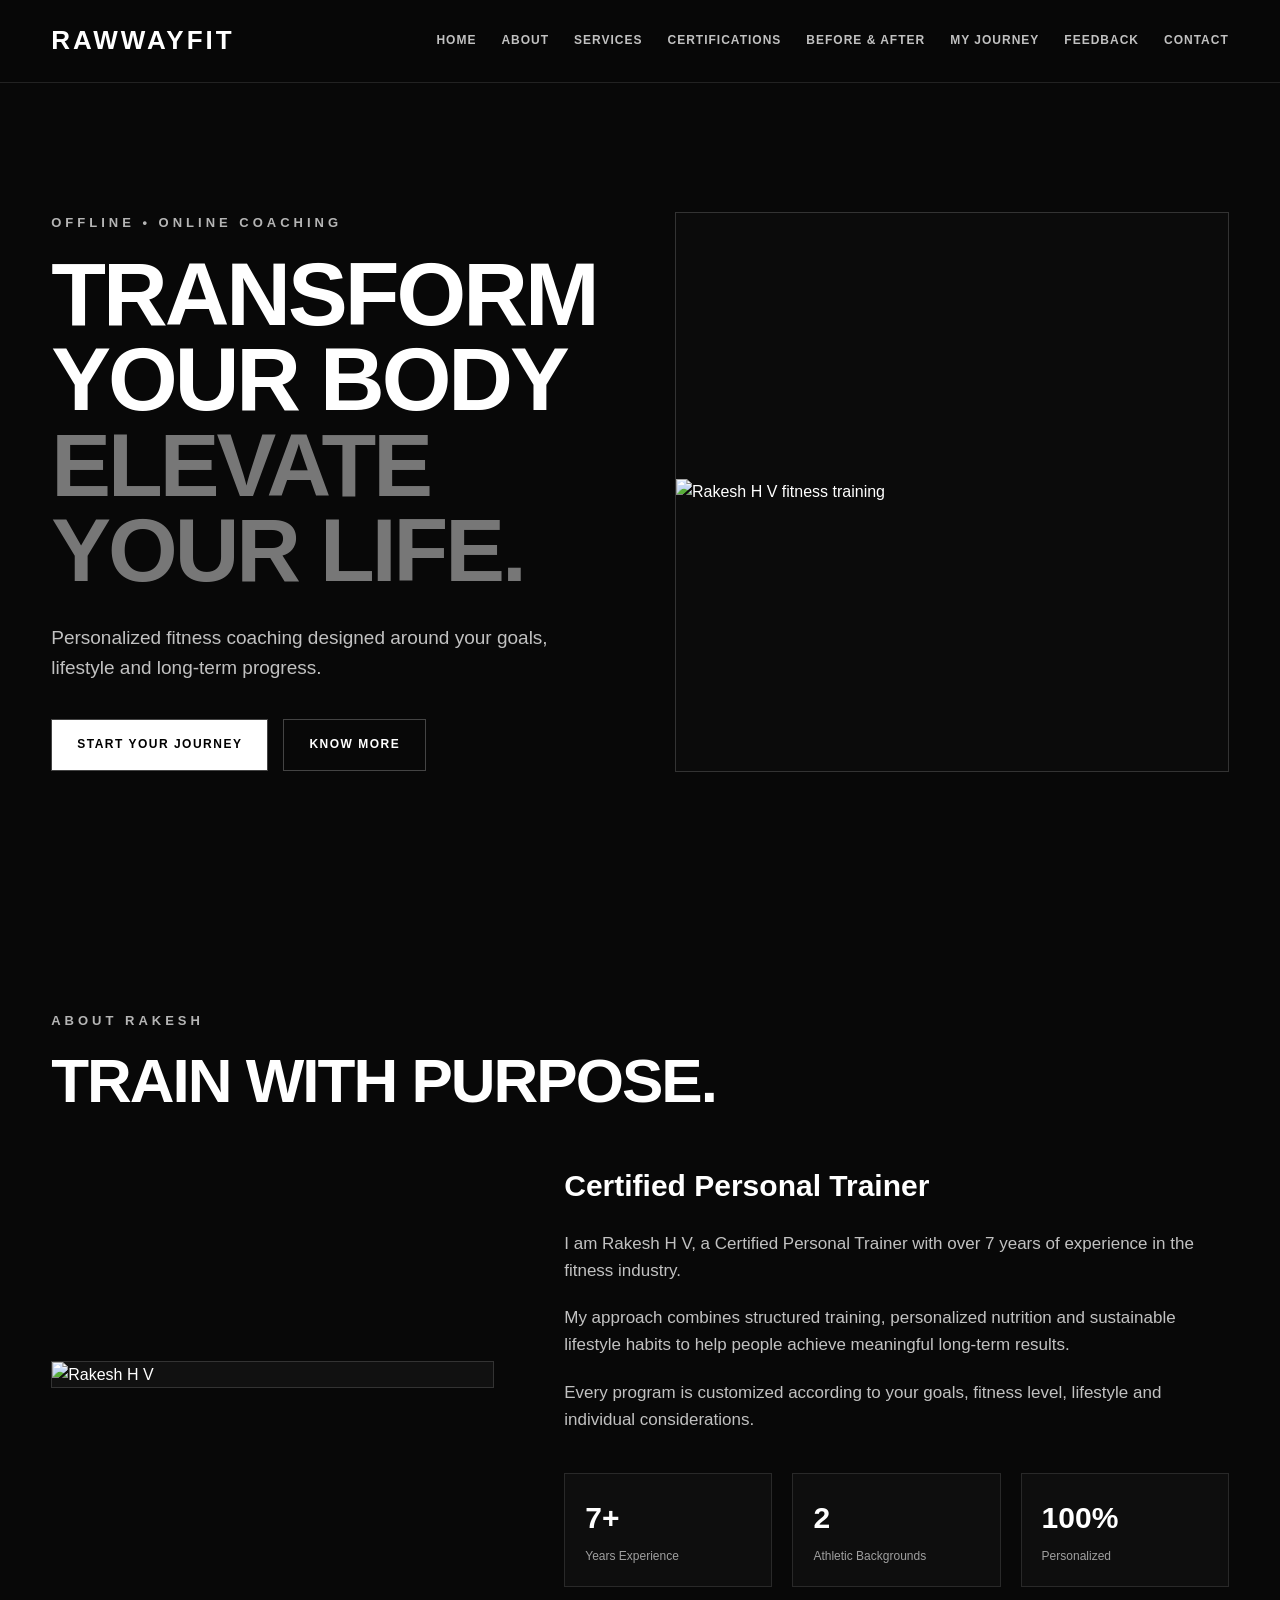
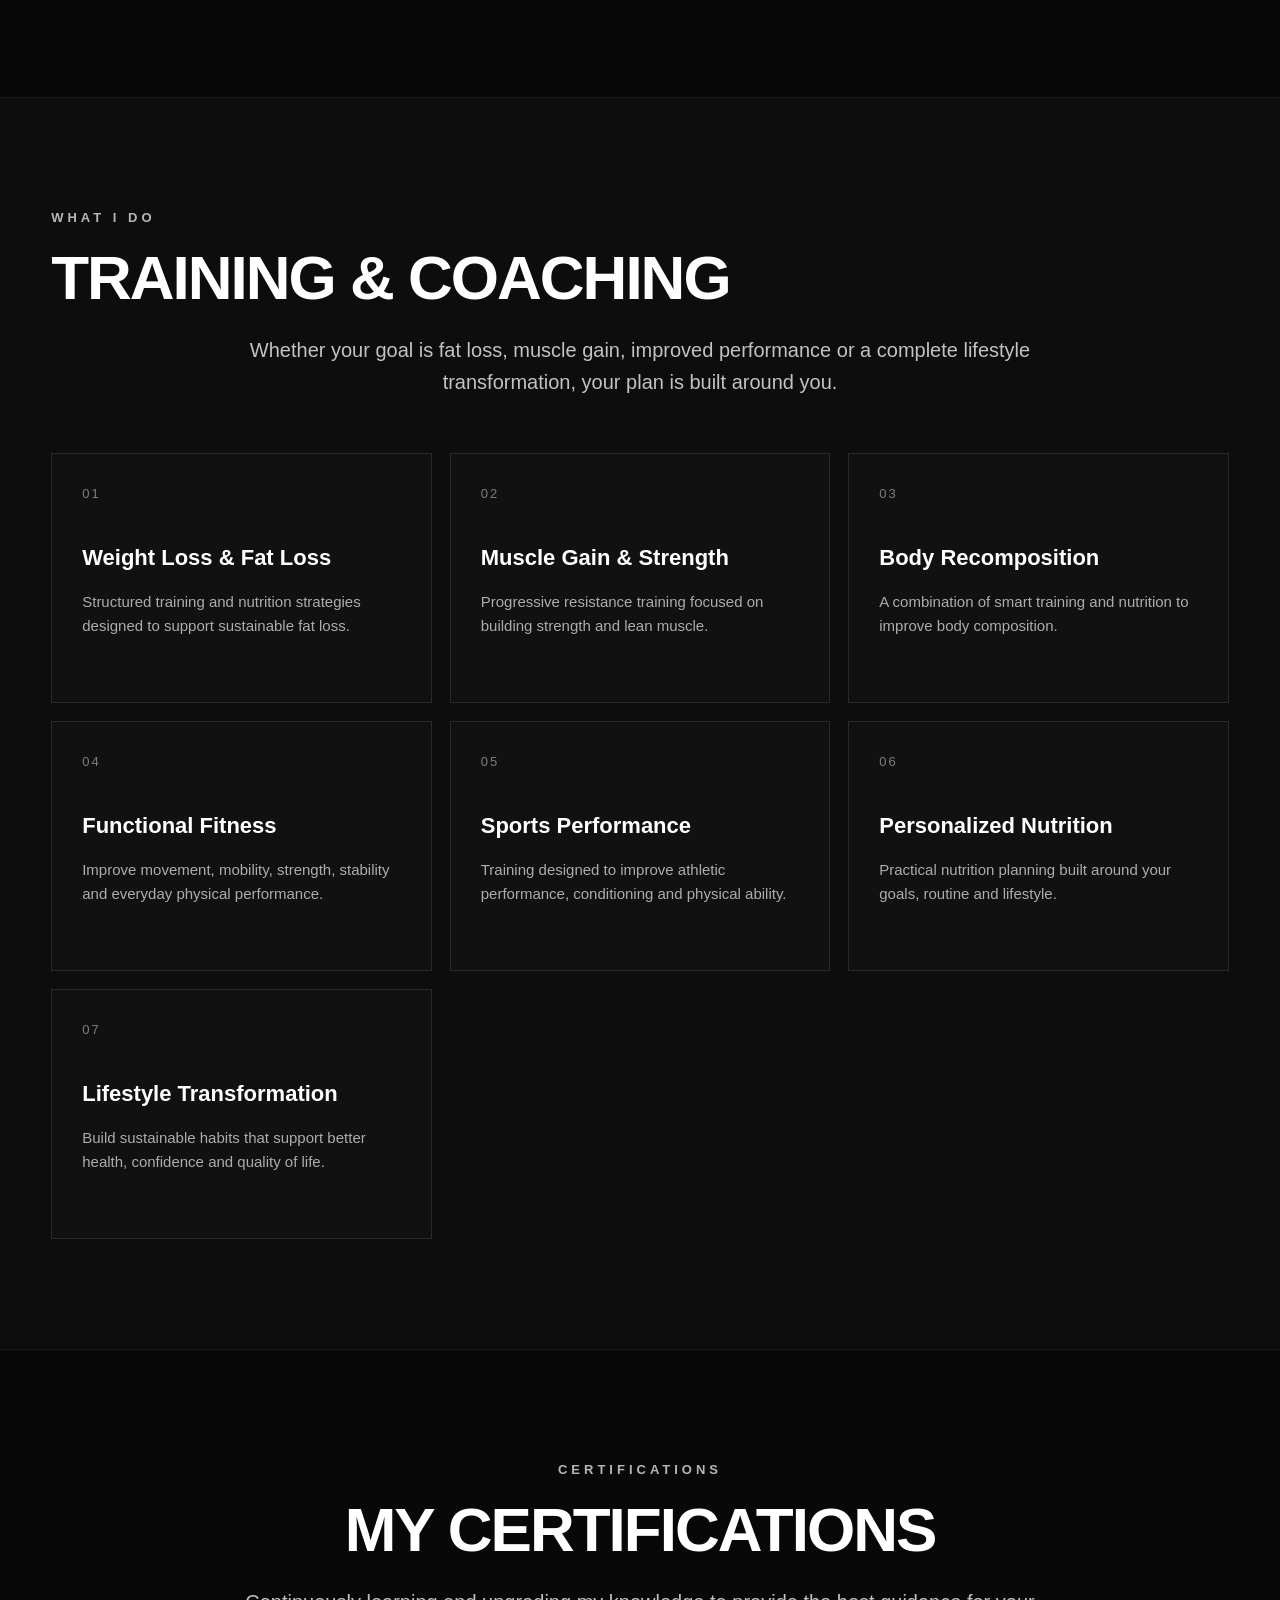
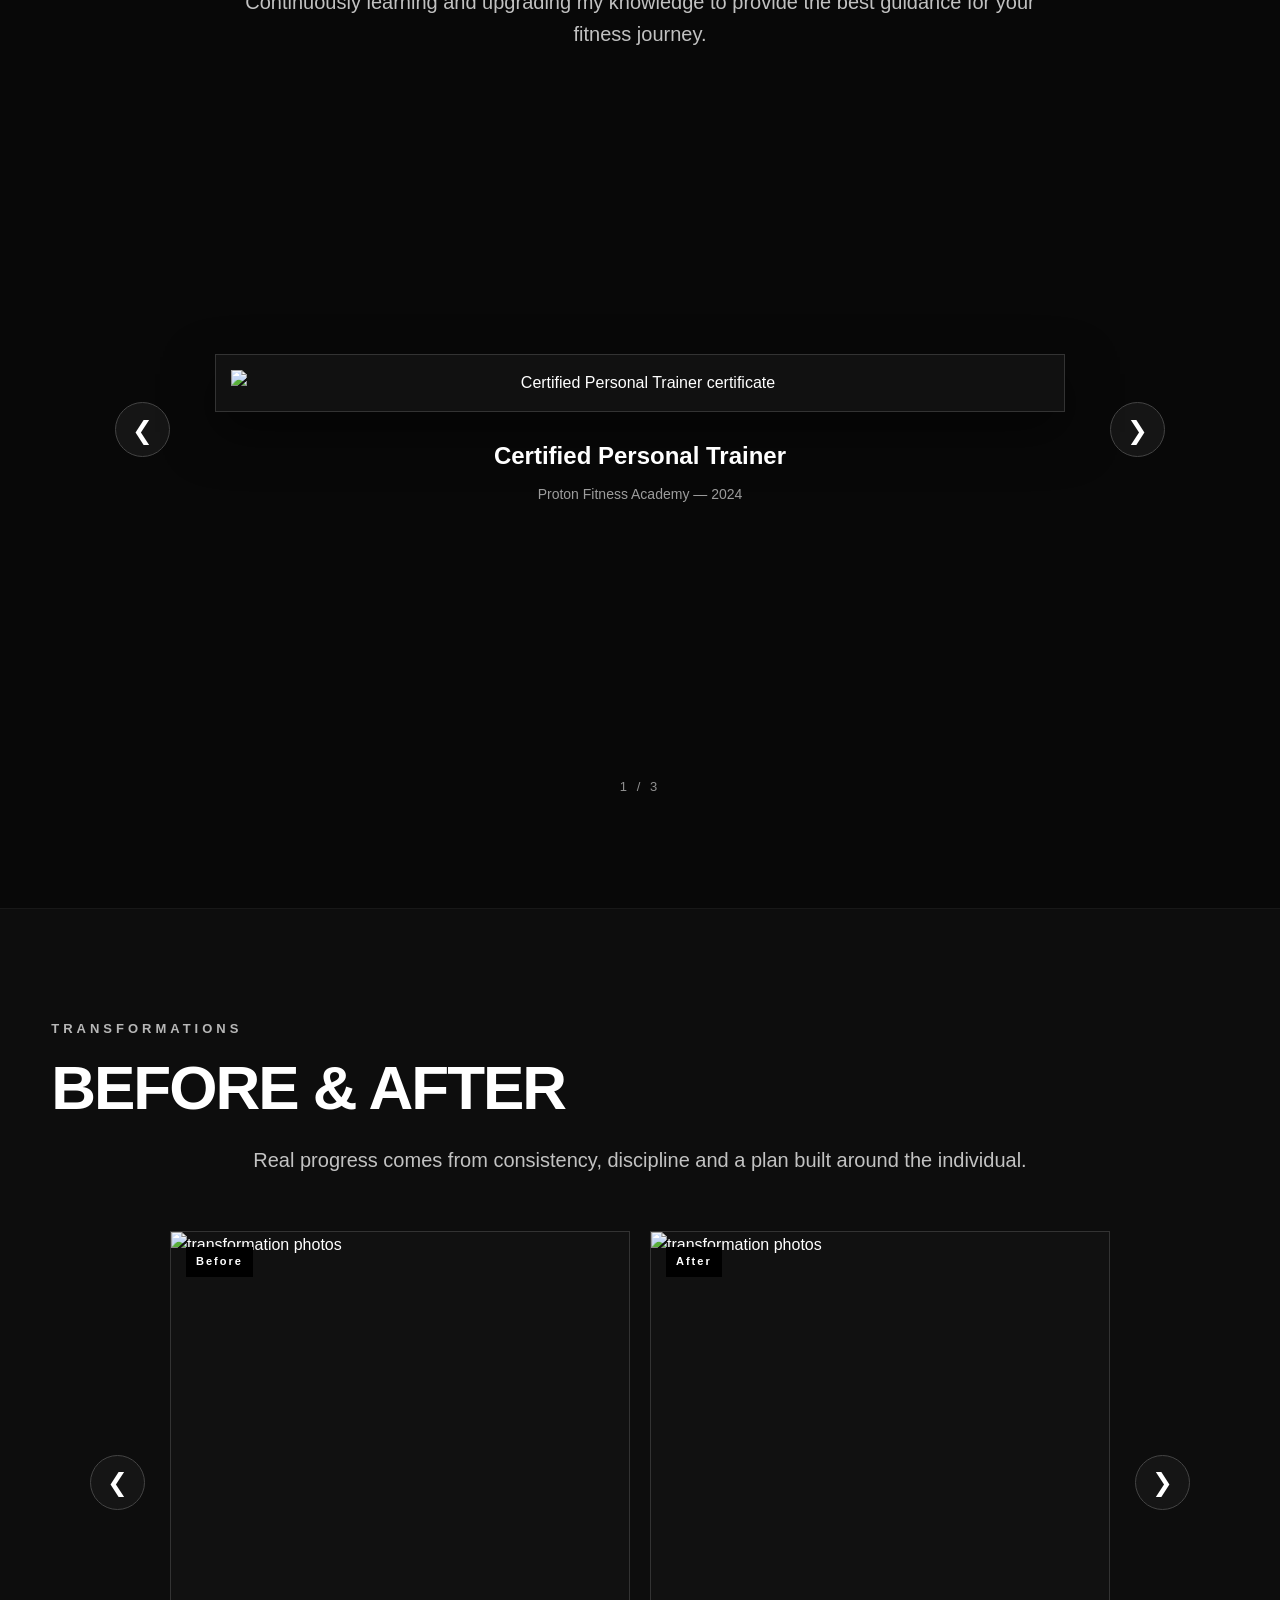
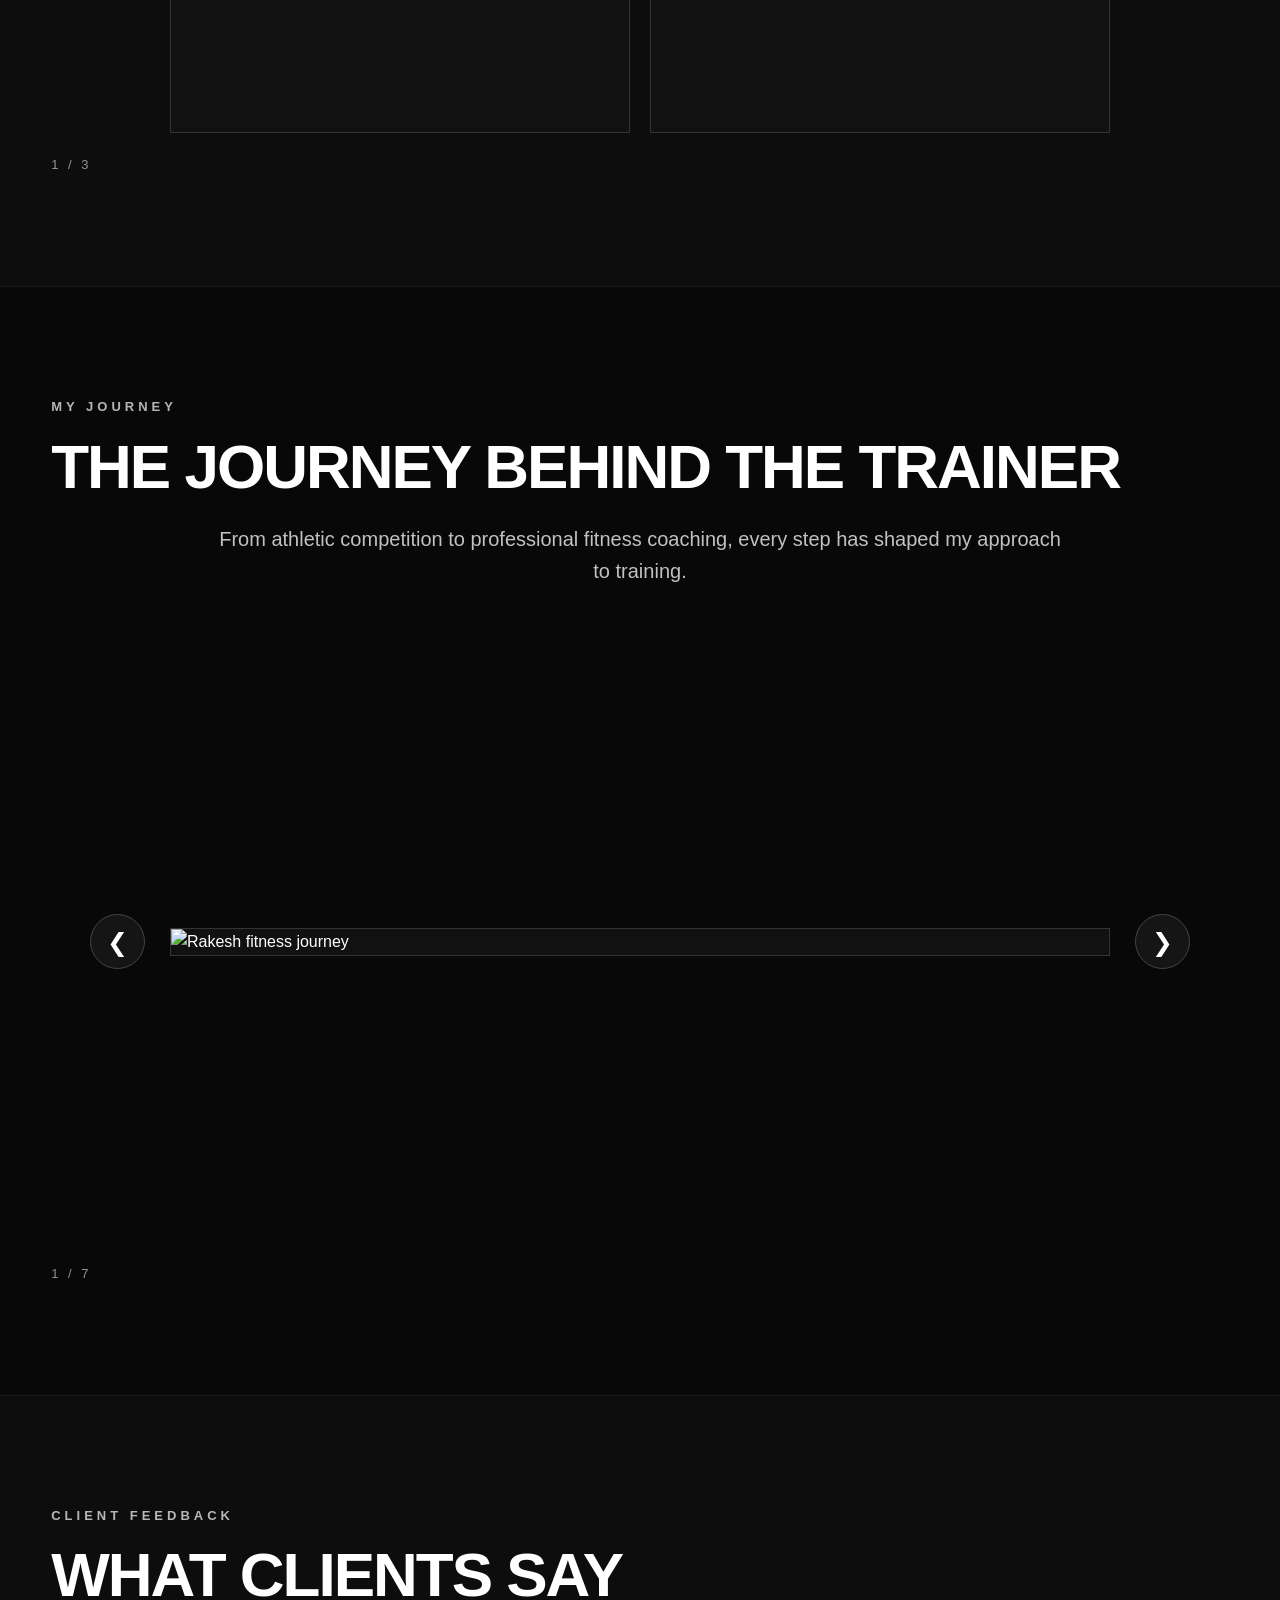
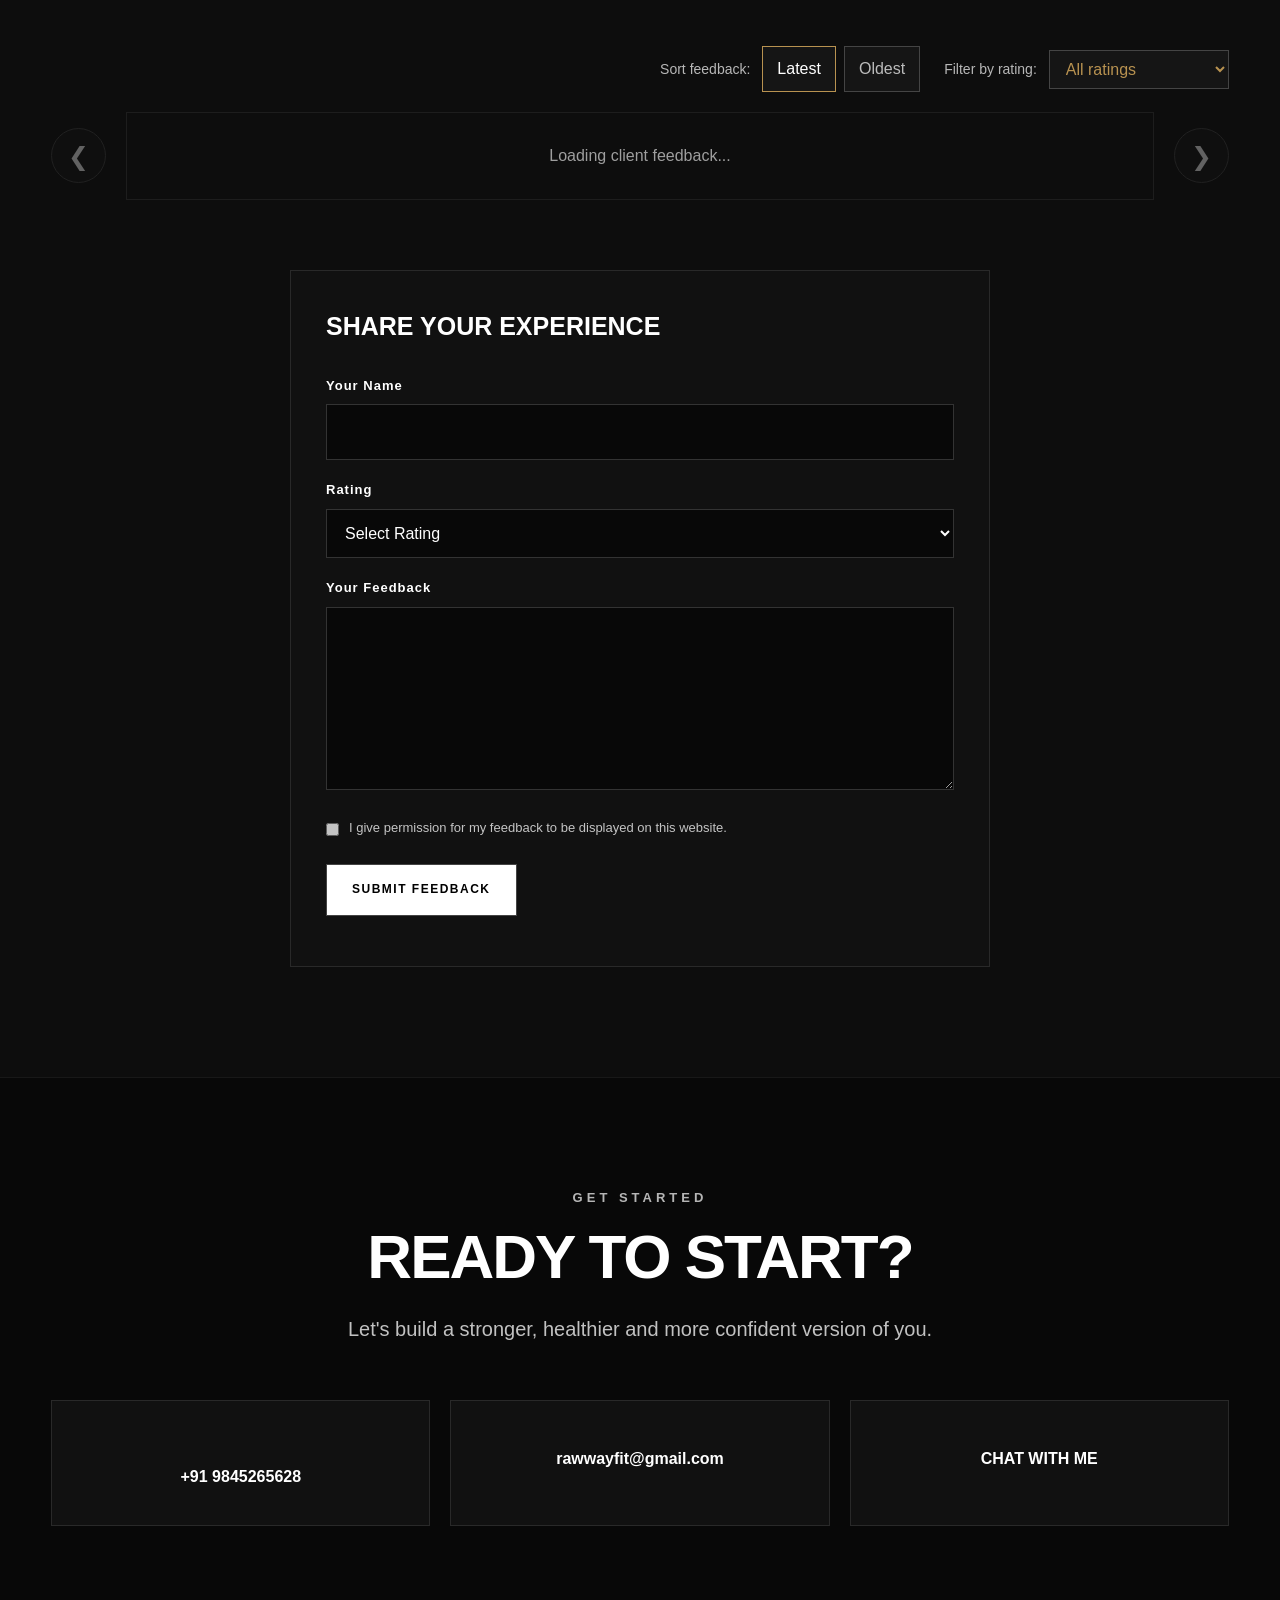
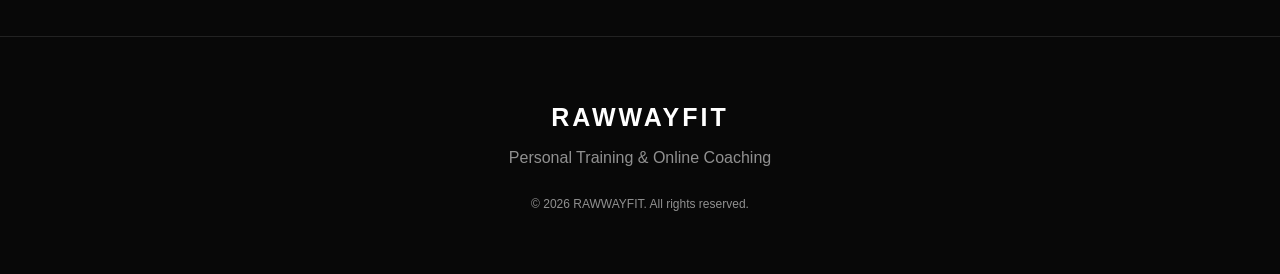
==== index.html @ afd9f91c "Add files via upload" ====
<!DOCTYPE html>
<html lang="en">

<head>

  <meta charset="UTF-8">

  <meta
    name="viewport"
    content="width=device-width, initial-scale=1.0"
  >

  <meta
    name="description"
    content="RAWWAYFIT - Personal Training and Online Coaching by Rakesh H V"
  >

  <title>
    RAWWAYFIT | Personal Training & Online Coaching
  </title>

  <link
    rel="stylesheet"
    href="style.css"
  >
  <link rel="icon" type="image/png" href="https://raw.githubusercontent.com/rawwayfit/RWF-Photos/refs/heads/main/logo/favicon01.png">
  <link rel="stylesheet" href="https://cdn-uicons.flaticon.com/3.0.0/uicons-brands/css/uicons-brands.css">
  <link rel="stylesheet" href="https://cdn-uicons.flaticon.com/3.0.0/uicons-regular-rounded/css/uicons-regular-rounded.css">
  <link rel="stylesheet" href="https://cdn-uicons.flaticon.com/4.0.0/uicons-solid-rounded/css/uicons-solid-rounded.css">
</head>


<body>


<!-- =====================================================
     NAVIGATION
===================================================== -->

<header class="header">

  <div class="container nav-container">

    <a
      href="#home"
      class="logo"
    >
      RAWWAYFIT
    </a>


    <!-- DESKTOP NAVIGATION -->

    <nav class="desktop-nav">

      <a href="#home">HOME</a>

      <a href="#about">ABOUT</a>

      <a href="#services">SERVICES</a>

      <a href="#certifications">
        CERTIFICATIONS
      </a>

      <a href="#before-after">
        BEFORE & AFTER
      </a>

      <a href="#journey">
        MY JOURNEY
      </a>

      <a href="#feedback">
        FEEDBACK
      </a>

      <a href="#contact">
        CONTACT
      </a>

    </nav>


    <!-- MOBILE MENU BUTTON -->

    <button
      class="menu-toggle"
      id="menuToggle"
      type="button"
      aria-label="Open navigation menu"
      aria-expanded="false"
    >

      <span></span>

      <span></span>

      <span></span>

    </button>

  </div>


  <!-- MOBILE NAVIGATION -->

  <nav
    class="mobile-menu"
    id="mobileMenu"
  >

    <a href="#home">
      HOME
    </a>

    <a href="#about">
      ABOUT
    </a>

    <a href="#services">
      SERVICES
    </a>

    <a href="#certifications">
      CERTIFICATIONS
    </a>

    <a href="#before-after">
      BEFORE & AFTER
    </a>

    <a href="#journey">
      MY JOURNEY
    </a>

    <a href="#feedback">
      FEEDBACK
    </a>

    <a href="#contact">
      CONTACT
    </a>

  </nav>

</header>



<!-- =====================================================
     HOME
===================================================== -->

<main>

<section
  id="home"
  class="hero"
>

  <div class="container hero-grid">


    <div class="hero-content">

      <p class="eyebrow">
        OFFLINE • ONLINE COACHING
      </p>


      <h1>

        TRANSFORM YOUR BODY

        <span>
          ELEVATE YOUR LIFE.
        </span>

      </h1>


      <p class="hero-text">

        Personalized fitness coaching designed
        around your goals, lifestyle and
        long-term progress.

      </p>


      <div class="hero-buttons">

        <a
          href="#contact"
          class="button primary-button"
        >
          START YOUR JOURNEY
        </a>


        <a
          href="#about"
          class="button secondary-button"
        >
          KNOW MORE
        </a>

      </div>

    </div>


    <div class="hero-image">

      <img
        src="https://raw.githubusercontent.com/rawwayfit/RWF-Photos/refs/heads/main/images/home_01.png"
        alt="Rakesh H V fitness training"
      >

    </div>

  </div>

</section>



<!-- =====================================================
     ABOUT
===================================================== -->

<section
  id="about"
  class="section"
>

  <div class="container">

    <p class="eyebrow">
      ABOUT RAKESH
    </p>


    <h2>
      TRAIN WITH PURPOSE.
    </h2>


    <div class="about-grid">


      <div class="about-image">

        <img
          src="https://raw.githubusercontent.com/rawwayfit/RWF-Photos/refs/heads/main/images/about.jpg"
          alt="Rakesh H V"
        >

      </div>


      <div class="about-content">

        <h3>
          Certified Personal Trainer
        </h3>


        <p>

          I am Rakesh H V, a Certified Personal
          Trainer with over 7 years of experience
          in the fitness industry.

        </p>


        <p>

          My approach combines structured training,
          personalized nutrition and sustainable
          lifestyle habits to help people achieve
          meaningful long-term results.

        </p>


        <p>

          Every program is customized according
          to your goals, fitness level, lifestyle
          and individual considerations.

        </p>


        <div class="about-stats">

          <div>

            <strong>
              7+
            </strong>

            <span>
              Years Experience
            </span>

          </div>


          <div>

            <strong>
              2
            </strong>

            <span>
              Athletic Backgrounds
            </span>

          </div>


          <div>

            <strong>
              100%
            </strong>

            <span>
              Personalized
            </span>

          </div>

        </div>

      </div>

    </div>

  </div>

</section>



<!-- =====================================================
     SERVICES
===================================================== -->

<section
  id="services"
  class="section dark-section"
>

  <div class="container">

    <p class="eyebrow">
      WHAT I DO
    </p>


    <h2>
      TRAINING & COACHING
    </h2>


    <p class="lead">

      Whether your goal is fat loss, muscle gain,
      improved performance or a complete lifestyle
      transformation, your plan is built around you.

    </p>


    <div class="services-grid">


      <article class="service-card">

        <span class="service-number">
          01
        </span>

        <h3>
          Weight Loss & Fat Loss
        </h3>

        <p>

          Structured training and nutrition strategies
          designed to support sustainable fat loss.

        </p>

      </article>


      <article class="service-card">

        <span class="service-number">
          02
        </span>

        <h3>
          Muscle Gain & Strength
        </h3>

        <p>

          Progressive resistance training focused
          on building strength and lean muscle.

        </p>

      </article>


      <article class="service-card">

        <span class="service-number">
          03
        </span>

        <h3>
          Body Recomposition
        </h3>

        <p>

          A combination of smart training and nutrition
          to improve body composition.

        </p>

      </article>


      <article class="service-card">

        <span class="service-number">
          04
        </span>

        <h3>
          Functional Fitness
        </h3>

        <p>

          Improve movement, mobility, strength,
          stability and everyday physical performance.

        </p>

      </article>


      <article class="service-card">

        <span class="service-number">
          05
        </span>

        <h3>
          Sports Performance
        </h3>

        <p>

          Training designed to improve athletic
          performance, conditioning and physical ability.

        </p>

      </article>


      <article class="service-card">

        <span class="service-number">
          06
        </span>

        <h3>
          Personalized Nutrition
        </h3>

        <p>

          Practical nutrition planning built around
          your goals, routine and lifestyle.

        </p>

      </article>


      <article class="service-card">

        <span class="service-number">
          07
        </span>

        <h3>
          Lifestyle Transformation
        </h3>

        <p>

          Build sustainable habits that support
          better health, confidence and quality of life.

        </p>

      </article>


    </div>

  </div>

</section>



<!-- =====================================================
     CERTIFICATIONS CAROUSEL
===================================================== -->

<section
  id="certifications"
  class="section certifications-section"
>

  <div class="container">

    <p class="eyebrow">
      CERTIFICATIONS
    </p>


    <h2>
      MY CERTIFICATIONS
    </h2>


    <p class="lead">

      Continuously learning and upgrading my knowledge
      to provide the best guidance for your fitness journey.

    </p>


    <div class="certificate-carousel">


      <!-- PREVIOUS -->

      <button
        type="button"
        class="carousel-button"
        id="certificatePrevious"
        aria-label="Previous certificate"
      >
        &#10094;
      </button>


      <!-- SLIDES -->

      <div class="certificate-slides">


        <!-- CERTIFICATE 1 -->

        <div class="certificate-slide active">

          <div class="certificate-image">

            <img
              src="https://raw.githubusercontent.com/rawwayfit/RWF-Photos/refs/heads/main/certificates/personal-trainer-certificate.png"
              alt="Certified Personal Trainer certificate"
            >

          </div>


          <h3>
            Certified Personal Trainer
          </h3>


          <p>
            Proton Fitness Academy — 2024
          </p>

        </div>


        <!-- CERTIFICATE 2 -->

        <div class="certificate-slide">

          <div class="certificate-image">

            <img
              src="https://raw.githubusercontent.com/rawwayfit/RWF-Photos/refs/heads/main/certificates/nutrition-certificate.png"
              
              alt="Certified Nutrition Coach certificate"
            >

          </div>


          <h3>
            Certified Nutrition Coach
          </h3>


          <p>
            Proton Fitness Academy — ACE Approved, 2024
          </p>

        </div>


        <!-- CERTIFICATE 3 -->

        <div class="certificate-slide">

          <div class="certificate-image">

            <img
              src="https://raw.githubusercontent.com/rawwayfit/RWF-Photos/refs/heads/main/certificates/cpr-aed-certificate.png"
              
              alt="CPR AED certificate"
            >

          </div>


          <h3>
            CPR / AED Certified
          </h3>


          <p>
            Adult, Child, Infant & Choking —
            Valid until June 2026
          </p>

        </div>


      </div>


      <!-- NEXT -->

      <button
        type="button"
        class="carousel-button"
        id="certificateNext"
        aria-label="Next certificate"
      >
        &#10095;
      </button>

    </div>


    <div
      class="carousel-counter"
      id="certificateCounter"
    >
      1 / 3
    </div>

  </div>

</section>



<!-- =====================================================
     BEFORE & AFTER
===================================================== -->

<section
  id="before-after"
  class="section dark-section"
>

  <div class="container">

    <p class="eyebrow">
      TRANSFORMATIONS
    </p>


    <h2>
      BEFORE & AFTER
    </h2>


    <p class="lead">

      Real progress comes from consistency,
      discipline and a plan built around the individual.

    </p>


    <div class="ba-carousel">


      <button
        type="button"
        class="carousel-button"
        id="baPrevious"
        aria-label="Previous transformation"
      >
        &#10094;
      </button>


      <div class="ba-slides">


        <!-- TRANSFORMATION 1 -->

        <div class="ba-slide active">

          <div class="ba-images">

            <div>

              <span>
                Before
              </span>

              <img
                src="https://raw.githubusercontent.com/rawwayfit/RWF-Photos/refs/heads/main/images/rakesh-before-1.jpeg"
                alt="transformation photos"
              >

            </div>


            <div>

              <span>
                After
              </span>

              <img
                src="https://raw.githubusercontent.com/rawwayfit/RWF-Photos/refs/heads/main/images/rakesh-after-1.jpeg"
                
                alt="transformation photos"
              >

            </div>

          </div>

        </div>


        <!-- TRANSFORMATION 2 -->

        <div class="ba-slide">

          <div class="ba-images">

            <div>

              <span>
                Before
              </span>

              <img
                src="https://raw.githubusercontent.com/rawwayfit/RWF-Photos/refs/heads/main/images/rakesh-before-2.jpeg"
                
                alt="transformation photos"
              >

            </div>


            <div>

              <span>
                After
              </span>

              <img
                src="https://raw.githubusercontent.com/rawwayfit/RWF-Photos/refs/heads/main/images/rakesh-after-2.jpeg"
                
                alt="transformation photos"
              >

            </div>

          </div>

        </div>


        <!-- TRANSFORMATION 3 -->

        <div class="ba-slide">

          <div class="ba-images">

            <div>

              <span>
                Before
              </span>

              <img
                src="https://raw.githubusercontent.com/rawwayfit/RWF-Photos/refs/heads/main/images/rakesh-before-3.jpeg"
                
                alt="transformation photos"
              >

            </div>


            <div>

              <span>
                After
              </span>

              <img
                src="https://raw.githubusercontent.com/rawwayfit/RWF-Photos/refs/heads/main/images/rakesh-after-3.jpg"
                
                alt="transformation photos"
              >

            </div>

          </div>

        </div>


      </div>


      <button
        type="button"
        class="carousel-button"
        id="baNext"
        aria-label="Next transformation"
      >
        &#10095;
      </button>

    </div>


    <div
      class="carousel-counter"
      id="baCounter"
    >
      1 / 3
    </div>

  </div>

</section>



<!-- =====================================================
     MY JOURNEY
===================================================== -->

<section
  id="journey"
  class="section"
>

  <div class="container">

    <p class="eyebrow">
      MY JOURNEY
    </p>


    <h2>
      THE JOURNEY BEHIND THE TRAINER
    </h2>


    <p class="lead">

      From athletic competition to professional
      fitness coaching, every step has shaped
      my approach to training.

    </p>


    <div class="journey-carousel">


      <button
        type="button"
        class="carousel-button"
        id="journeyPrevious"
        aria-label="Previous journey photo"
      >
        &#10094;
      </button>


      <div class="journey-slides">


        <div class="journey-slide active">

          <img
            src="https://raw.githubusercontent.com/rawwayfit/RWF-Photos/refs/heads/main/images/rakesh-before-1.jpeg"
            alt="Rakesh fitness journey"
          >

        </div>


        <div class="journey-slide">

          <img
            src="https://raw.githubusercontent.com/rawwayfit/RWF-Photos/refs/heads/main/images/rakesh-after-1.jpeg"
            
            alt="Rakesh fitness journey"
          >

        </div>


        <div class="journey-slide">

          <img
            src="https://raw.githubusercontent.com/rawwayfit/RWF-Photos/refs/heads/main/images/rakesh-before-2.jpeg"
           
            alt="Rakesh fitness journey"
          >

        </div>


        <div class="journey-slide">

          <img
            src="https://raw.githubusercontent.com/rawwayfit/RWF-Photos/refs/heads/main/images/rakesh-after-2.jpeg"
            
            alt="Rakesh fitness journey"
          >

        </div>


        <div class="journey-slide">

          <img
            src="https://raw.githubusercontent.com/rawwayfit/RWF-Photos/refs/heads/main/images/rakesh-before-3.jpeg"
            
            alt="Rakesh fitness journey"
          >

        </div>


        <div class="journey-slide">

          <img
            src="https://raw.githubusercontent.com/rawwayfit/RWF-Photos/refs/heads/main/images/rakesh-after-3.jpg"
            
            alt="Rakesh fitness journey"
          >

        </div>


        <div class="journey-slide">

          <img
            src="https://raw.githubusercontent.com/rawwayfit/RWF-Photos/refs/heads/main/images/rakesh-before-4.jpeg"
            
            alt="Rakesh fitness journey"
          >

        </div>


      </div>


      <button
        type="button"
        class="carousel-button"
        id="journeyNext"
        aria-label="Next journey photo"
      >
        &#10095;
      </button>

    </div>


    <div
      class="carousel-counter"
      id="journeyCounter"
    >
      1 / 8
    </div>

  </div>

</section>



<!-- =====================================================
     FEEDBACK
===================================================== -->

<section
  id="feedback"
  class="section dark-section"
>

  <div class="container">

    <p class="eyebrow">
      CLIENT FEEDBACK
    </p>


    <h2>
      WHAT CLIENTS SAY
    </h2>


    <!-- PUBLISHED FEEDBACK -->

    <div class="feedback-controls">
      <div class="feedback-control-group">
        <span>Sort feedback:</span>

        <div class="feedback-sort-buttons" role="group" aria-label="Sort feedback">
          <button
            type="button"
            class="feedback-sort-button active"
            data-sort="latest"
            aria-pressed="true"
          >
            Latest
          </button>
          <button
            type="button"
            class="feedback-sort-button"
            data-sort="oldest"
            aria-pressed="false"
          >
            Oldest
          </button>
        </div>
      </div>

      <div class="feedback-control-group">
        <label for="feedbackRatingFilter">Filter by rating:</label>

        <select
          id="feedbackRatingFilter"
          class="feedback-rating-select"
          aria-label="Filter feedback by rating"
        >
          <option value="all">All ratings</option>
          <option value="5">★★★★★ (5 stars)</option>
          <option value="4">★★★★ (4 stars)</option>
          <option value="3">★★★ (3 stars)</option>
          <option value="2">★★ (2 stars)</option>
          <option value="1">★ (1 star)</option>
        </select>
      </div>
    </div>

    <div
      class="feedback-carousel"
      role="region"
      aria-label="Client feedback carousel"
    >
      <button
        type="button"
        class="carousel-button"
        id="feedbackPrevious"
        aria-label="Previous client feedback"
        disabled
      >
        &#10094;
      </button>

      <div class="feedback-viewport" id="publishedFeedback">
        <div class="feedback-track" id="feedbackTrack" aria-live="polite">
          <div class="empty-feedback">
            Loading client feedback...
          </div>
        </div>
      </div>

      <button
        type="button"
        class="carousel-button"
        id="feedbackNext"
        aria-label="Next client feedback"
        disabled
      >
        &#10095;
      </button>
    </div>

    <div class="carousel-counter" id="feedbackCounter" aria-live="polite"></div>


    <!-- FEEDBACK FORM -->

    <div class="feedback-form-wrapper">

      <h3>
        SHARE YOUR EXPERIENCE
      </h3>


      <form
        id="feedbackForm"
      >


        <div class="form-group">

          <label for="clientName">
            Your Name
          </label>

          <input
            type="text"
            id="clientName"
            maxlength="100"
            required
          >

        </div>


        <div class="form-group">

          <label for="rating">
            Rating
          </label>

          <select
            id="rating"
            required
          >

            <option value="">
              Select Rating
            </option>

            <option value="5">
              ★★★★★
            </option>

            <option value="4">
              ★★★★☆
            </option>

            <option value="3">
              ★★★☆☆
            </option>

            <option value="2">
              ★★☆☆☆
            </option>

            <option value="1">
              ★☆☆☆☆
            </option>

          </select>

        </div>


        <div class="form-group">

          <label for="feedbackText">
            Your Feedback
          </label>

          <textarea
            id="feedbackText"
            maxlength="2000"
            rows="6"
            required
          ></textarea>

        </div>


        <label class="permission-label">

          <input
            type="checkbox"
            id="permission"
          >

          <span>
            I give permission for my feedback
            to be displayed on this website.
          </span>

        </label>


        <button
          type="submit"
          class="button primary-button"
        >
          SUBMIT FEEDBACK
        </button>


        <p
          id="formMessage"
          class="form-message"
        ></p>


      </form>

    </div>

  </div>

</section>



<!-- =====================================================
     CONTACT
===================================================== -->

<section
  id="contact"
  class="section contact-section"
>

  <div class="container">

    <p class="eyebrow">
      GET STARTED
    </p>


    <h2>
      READY TO START?
    </h2>


    <p class="lead">

      Let's build a stronger, healthier and
      more confident version of you.

    </p>


    <div class="contact-grid">


      <a
        href="tel:9845265628"
        class="contact-card"
      >

        <span>
         <i class="fi fi-sr-phone-call phone-icon"></i>

        </span>

        <strong>
          +91 9845265628
        </strong>

      </a>


      <a
        href="mailto:rawwayfit@gmail.com"
        class="contact-card"
      >

        <span>
          <i class="fi fi-rr-envelope"></i>
        </span>

        <strong>
          rawwayfit@gmail.com
        </strong>

      </a>


      <a
        href="https://wa.me/919845265628"
        target="_blank"
        rel="noopener"
        class="contact-card"
      >

        <span>
         <i class="fi fi-brands-whatsapp"></i>
        </span>

        <strong>
          CHAT WITH ME
        </strong>

      </a>


    </div>

  </div>

</section>

</main>



<!-- =====================================================
     FOOTER
===================================================== -->

<footer class="footer">

  <div class="container">

    <h3>
      RAWWAYFIT
    </h3>


    <p>
      Personal Training & Online Coaching
    </p>


    <p class="copyright">

      © 2026 RAWWAYFIT.
      All rights reserved.

    </p>

  </div>

</footer>



<!-- =====================================================
     SUPABASE
===================================================== -->

<script src="https://cdn.jsdelivr.net/npm/@supabase/supabase-js@2"></script>

<script>
  window.RAWWAYFIT_SUPABASE_URL =
    "https://wwsiwomvwfqrjufgyfgp.supabase.co";

  window.RAWWAYFIT_SUPABASE_PUBLISHABLE_KEY =
    "sb_publishable_PtbeXnnu2kf5f1yTf9FKrw_hdXzNAR_";
</script>

<script src="script.js"></script>


</body>

</html>
---- style.css ----
/* =====================================================
   RESET
===================================================== */

* {
  margin: 0;
  padding: 0;
  box-sizing: border-box;
}


html {
  scroll-behavior: smooth;
}


body {
  font-family:
    Arial,
    Helvetica,
    sans-serif;

  background: #080808;

  color: #ffffff;

  line-height: 1.6;

  overflow-x: hidden;
}


img {
  max-width: 100%;

  display: block;
}


a {
  color: inherit;

  text-decoration: none;
}


button,
input,
textarea,
select {
  font: inherit;
}


/* =====================================================
   CONTAINER
===================================================== */

.container {
  width: min(1180px, 92%);

  margin: 0 auto;
}


/* =====================================================
   HEADER
===================================================== */

.header {
  position: sticky;

  top: 0;

  z-index: 1000;

  background: rgba(8, 8, 8, .96);

  border-bottom: 1px solid #222;

  backdrop-filter: blur(12px);
}


.nav-container {
  min-height: 82px;

  display: flex;

  align-items: center;

  justify-content: space-between;

  gap: 30px;
}


.logo {
  font-size: 26px;

  font-weight: 900;

  letter-spacing: 3px;

  white-space: nowrap;
}


/* =====================================================
   DESKTOP NAV
===================================================== */

.desktop-nav {
  display: flex;

  align-items: center;

  gap: 25px;
}


.desktop-nav a {
  font-size: 12px;

  font-weight: 700;

  letter-spacing: 1px;

  opacity: .75;

  transition: opacity .25s ease;
}


.desktop-nav a:hover {
  opacity: 1;
}


/* =====================================================
   MOBILE MENU BUTTON
===================================================== */

.menu-toggle {
  display: none;

  width: 45px;

  height: 45px;

  border: 1px solid #333;

  background: #111;

  cursor: pointer;

  align-items: center;

  justify-content: center;

  flex-direction: column;

  gap: 5px;
}


.menu-toggle span {
  display: block;

  width: 21px;

  height: 2px;

  background: #ffffff;

  transition:
    transform .25s ease,
    opacity .25s ease;
}


.menu-toggle.active span:nth-child(1) {
  transform: translateY(7px) rotate(45deg);
}


.menu-toggle.active span:nth-child(2) {
  opacity: 0;
}


.menu-toggle.active span:nth-child(3) {
  transform: translateY(-7px) rotate(-45deg);
}


/* =====================================================
   MOBILE NAV
===================================================== */

.mobile-menu {
  display: none;

  flex-direction: column;

  background: #0b0b0b;

  border-top: 1px solid #222;

  padding: 10px 20px 20px;
}


.mobile-menu a {
  padding: 14px 5px;

  border-bottom: 1px solid #222;

  font-size: 13px;

  font-weight: 700;

  letter-spacing: 1px;
}


.mobile-menu.open {
  display: flex;
}


/* =====================================================
   HERO
===================================================== */

.hero {
  min-height: calc(100vh - 82px);

  display: flex;

  align-items: center;

  padding: 80px 0;
}


.hero-grid {
  display: grid;

  grid-template-columns:
    1fr
    1fr;

  gap: 70px;

  align-items: center;
}


.eyebrow {
  margin: 0 0 18px;

  font-size: 13px;

  font-weight: 800;

  letter-spacing: 4px;

  opacity: .7;
}


.hero h1 {
  font-size: clamp(48px, 7vw, 90px);

  line-height: .95;

  letter-spacing: -3px;

  margin-bottom: 30px;
}


.hero h1 span {
  display: block;

  opacity: .45;
}


.hero-text {
  max-width: 600px;

  font-size: 19px;

  opacity: .75;

  margin-bottom: 35px;
}


.hero-buttons {
  display: flex;

  flex-wrap: wrap;

  gap: 15px;
}


/* =====================================================
   BUTTONS
===================================================== */

.button {
  display: inline-flex;

  align-items: center;

  justify-content: center;

  min-height: 52px;

  padding: 0 25px;

  border: 1px solid #444;

  font-size: 12px;

  font-weight: 800;

  letter-spacing: 1.5px;

  transition:
    transform .25s ease,
    background .25s ease,
    border-color .25s ease;
}


.button:hover {
  transform: translateY(-2px);

  border-color: #777;
}


.primary-button {
  background: #ffffff;

  color: #000000;
}


.primary-button:hover {
  background: #dddddd;
}


.secondary-button {
  background: transparent;

  color: #ffffff;
}


/* =====================================================
   HERO IMAGE
===================================================== */

.hero-image {
  min-height: 560px;

  overflow: hidden;

  border: 1px solid #333;

  display: flex;

  align-items: center;

  justify-content: center;

  background: #0b0b0b;
}


.hero-image img {
  width: 100%;

  height: auto;

  max-height: 560px;

  object-fit: contain;

  display: block;
}


/* =====================================================
   SECTIONS
===================================================== */

.section {
  padding: 110px 0;
}


.dark-section {
  background: #0d0d0d;

  border-top: 1px solid #181818;

  border-bottom: 1px solid #181818;
}


.section h2 {
  font-size: clamp(36px, 5vw, 62px);

  line-height: 1;

  letter-spacing: -2px;

  margin-bottom: 25px;
}


.lead {
  max-width: 850px;

  margin: 0 auto 55px;

  font-size: 20px;

  opacity: .75;

  text-align: center;
}


/* =====================================================
   ABOUT
===================================================== */

.about-grid {
  display: grid;

  grid-template-columns:
    .8fr
    1.2fr;

  gap: 70px;

  align-items: center;

  margin-top: 50px;
}


.about-image {
  border: 1px solid #333;

  background: #111;
}


.about-image img {
  width: 100%;

  height: auto;

  object-fit: contain;
}


.about-content h3 {
  font-size: 30px;

  margin-bottom: 20px;
}


.about-content p {
  margin-bottom: 20px;

  opacity: .75;

  font-size: 17px;
}


.about-stats {
  display: grid;

  grid-template-columns:
    repeat(3, 1fr);

  gap: 20px;

  margin-top: 40px;
}


.about-stats div {
  padding: 20px;

  border: 1px solid #292929;

  background: #0e0e0e;
}


.about-stats strong {
  display: block;

  font-size: 30px;
}


.about-stats span {
  display: block;

  margin-top: 5px;

  font-size: 12px;

  opacity: .6;
}


/* =====================================================
   SERVICES
===================================================== */

.services-grid {
  display: grid;

  grid-template-columns:
    repeat(3, 1fr);

  gap: 18px;

  margin-top: 55px;
}


.service-card {
  position: relative;

  min-height: 250px;

  padding: 30px;

  border: 1px solid #292929;

  background: #111;

  transition:
    transform .3s ease,
    border-color .3s ease;
}


.service-card:hover {
  transform: translateY(-6px);

  border-color: #555;
}


.service-number {
  display: block;

  margin-bottom: 35px;

  font-size: 13px;

  letter-spacing: 2px;

  opacity: .45;
}


.service-card h3 {
  font-size: 22px;

  margin-bottom: 15px;
}


.service-card p {
  font-size: 15px;

  opacity: .65;
}


/* =====================================================
   CERTIFICATION CAROUSEL
===================================================== */

.certifications-section {
  text-align: center;
}


.certificate-carousel {
  max-width: 1050px;

  margin: 0 auto;

  display: flex;

  align-items: center;

  justify-content: center;

  gap: 25px;
}


.certificate-slides {
  position: relative;

  width: 100%;

  min-height: 650px;

  display: flex;

  align-items: center;

  justify-content: center;
}


.certificate-slide {
  display: none;

  width: 100%;

  animation: carouselFade .5s ease;
}


.certificate-slide.active {
  display: block;
}


.certificate-image {
  width: 100%;

  max-width: 850px;

  margin: 0 auto;

  padding: 15px;

  background: #111;

  border: 1px solid #333;

  box-shadow:
    0 20px 50px rgba(0, 0, 0, .5);
}


.certificate-image img {
  width: 100%;

  max-height: 600px;

  height: auto;

  object-fit: contain;

  margin: 0 auto;
}


.certificate-slide h3 {
  margin-top: 25px;

  font-size: 24px;
}


.certificate-slide p {
  margin-top: 8px;

  font-size: 14px;

  opacity: .6;
}


/* =====================================================
   CAROUSEL BUTTONS
===================================================== */

.carousel-button {
  flex-shrink: 0;

  width: 55px;

  height: 55px;

  border: 1px solid #444;

  border-radius: 50%;

  background: #151515;

  color: #ffffff;

  font-size: 25px;

  cursor: pointer;

  display: flex;

  align-items: center;

  justify-content: center;

  transition:
    transform .25s ease,
    background .25s ease,
    border-color .25s ease;
}


.carousel-button:hover {
  transform: scale(1.08);

  background: #252525;

  border-color: #777;
}


.carousel-button:active {
  transform: scale(.95);
}


.carousel-counter {
  margin-top: 22px;

  font-size: 13px;

  letter-spacing: 3px;

  opacity: .55;
}


/* =====================================================
   BEFORE & AFTER
===================================================== */

.ba-carousel {
  display: flex;

  align-items: center;

  gap: 25px;

  max-width: 1100px;

  margin: 0 auto;
}


.ba-slides {
  width: 100%;

  min-height: 500px;

  display: flex;

  align-items: center;
}


.ba-slide {
  display: none;

  width: 100%;

  animation: carouselFade .5s ease;
}


.ba-slide.active {
  display: block;
}


.ba-images {
  display: grid;

  grid-template-columns:
    1fr
    1fr;

  gap: 20px;
}


.ba-images > div {
  position: relative;

  border: 1px solid #333;

  background: #111;

  overflow: hidden;
}


.ba-images span {
  position: absolute;

  top: 15px;

  left: 15px;

  z-index: 2;

  padding: 6px 10px;

  background: #000;

  font-size: 11px;

  font-weight: 800;

  letter-spacing: 2px;
}


.ba-images img {
  width: 100%;

  height: 500px;

  object-fit: cover;
}


/* =====================================================
   MY JOURNEY
===================================================== */

.journey-carousel {
  display: flex;

  align-items: center;

  gap: 25px;

  max-width: 1100px;

  margin: 0 auto;
}


.journey-slides {
  width: 100%;

  min-height: 600px;

  display: flex;

  align-items: center;

  justify-content: center;
}


.journey-slide {
  display: none;

  width: 100%;

  animation: carouselFade .5s ease;
}


.journey-slide.active {
  display: block;
}


.journey-slide img {
  width: 100%;

  max-height: 650px;

  height: auto;

  object-fit: contain;

  margin: 0 auto;

  border: 1px solid #333;

  background: #111;
}


/* =====================================================
   FEEDBACK
===================================================== */

.feedback-controls {
  display: flex;

  align-items: center;

  justify-content: flex-end;

  flex-wrap: wrap;

  gap: 16px 24px;

  margin-top: 40px;
}


.feedback-control-group {
  display: flex;

  align-items: center;

  flex-wrap: wrap;

  gap: 12px;
}


.feedback-control-group > span,
.feedback-control-group > label {
  font-size: 14px;

  opacity: .7;
}


.feedback-sort-buttons {
  display: flex;

  gap: 8px;
}


.feedback-sort-button {
  padding: 9px 14px;

  border: 1px solid #444;

  background: #151515;

  color: #bbb;

  font: inherit;

  cursor: pointer;
}


.feedback-rating-select {
  min-width: 180px;

  padding: 9px 12px;

  border: 1px solid #444;

  background: #151515;

  color: #b89250;

  font: inherit;

  cursor: pointer;
}


.feedback-sort-button.active,
.feedback-sort-button:hover {
  border-color: #b89250;

  color: #fff;
}


.feedback-carousel {
  display: flex;

  align-items: center;

  gap: 20px;

  margin-top: 20px;
}


.feedback-viewport {
  min-width: 0;

  flex: 1;

  overflow: hidden;
}


.feedback-track {
  display: flex;

  gap: 20px;

  transition: transform .35s ease;
}


.testimonial {
  flex: 0 0 calc((100% - 40px) / 3);

  min-width: 0;

  padding: 30px;

  border: 1px solid #292929;

  background: #111;
}


.rating {
  margin-bottom: 15px;

  letter-spacing: 3px;

  font-size: 18px;
}


.testimonial p {
  margin-bottom: 20px;

  opacity: .75;
}


.testimonial strong {
  font-size: 14px;
}


.empty-feedback {
  flex: 0 0 100%;

  padding: 30px;

  text-align: center;

  border: 1px solid #292929;

  opacity: .6;
}


.feedback-carousel .carousel-button:disabled {
  cursor: default;

  opacity: .35;

  transform: none;
}


.feedback-counter {
  text-align: center;
}


.feedback-carousel + .carousel-counter {
  margin-top: 18px;

  text-align: center;
}


/* =====================================================
   FEEDBACK FORM
===================================================== */

.feedback-form-wrapper {
  max-width: 700px;

  margin: 70px auto 0;

  padding: 35px;

  border: 1px solid #292929;

  background: #111;
}


.feedback-form-wrapper h3 {
  margin-bottom: 30px;

  font-size: 25px;
}


.form-group {
  margin-bottom: 20px;
}


.form-group label {
  display: block;

  margin-bottom: 8px;

  font-size: 13px;

  font-weight: 700;

  letter-spacing: 1px;
}


.form-group input,
.form-group select,
.form-group textarea {
  width: 100%;

  padding: 14px;

  border: 1px solid #333;

  outline: none;

  background: #080808;

  color: #ffffff;
}


.form-group textarea {
  resize: vertical;
}


.form-group input:focus,
.form-group select:focus,
.form-group textarea:focus {
  border-color: #777;
}


.permission-label {
  display: flex;

  align-items: flex-start;

  gap: 10px;

  margin-bottom: 25px;

  font-size: 13px;

  opacity: .75;
}


.permission-label input {
  margin-top: 5px;
}


.form-message {
  margin-top: 15px;

  font-size: 14px;

  opacity: .8;
}


/* =====================================================
   CONTACT
===================================================== */

.contact-section {
  text-align: center;
}


.contact-grid {
  display: grid;

  grid-template-columns:
    repeat(3, 1fr);

  gap: 20px;

  margin-top: 50px;
}


.contact-card {
  padding: 35px 25px;

  border: 1px solid #292929;

  background: #111;

  transition:
    transform .25s ease,
    border-color .25s ease;
}


.contact-card:hover {
  transform: translateY(-5px);

  border-color: #666;
}


.contact-card span {
  display: block;

  margin-bottom: 10px;

  font-size: 11px;

  letter-spacing: 2px;

  opacity: .5;
}


.contact-card strong {
  font-size: 16px;

  word-break: break-word;
}


/* =====================================================
   FOOTER
===================================================== */

.footer {
  padding: 60px 0;

  border-top: 1px solid #222;

  text-align: center;
}


.footer h3 {
  font-size: 25px;

  letter-spacing: 3px;
}


.footer p {
  margin-top: 8px;

  opacity: .55;
}


.footer .copyright {
  margin-top: 25px;

  font-size: 12px;
}


/* =====================================================
   ANIMATION
===================================================== */

@keyframes carouselFade {

  from {
    opacity: 0;

    transform: translateX(15px);
  }

  to {
    opacity: 1;

    transform: translateX(0);
  }

}


/* =====================================================
   TABLET
===================================================== */

@media (max-width: 1000px) {

  .desktop-nav {
    display: none;
  }


  .menu-toggle {
    display: flex;
  }


  .hero-grid {
    grid-template-columns: 1fr;

    gap: 50px;
  }


  .hero-content {
    text-align: center;
  }


  .hero-text {
    margin-left: auto;

    margin-right: auto;
  }


  .hero-buttons {
    justify-content: center;
  }


  .about-grid {
    grid-template-columns: 1fr;

    gap: 40px;
  }


  .about-image {
    max-width: 650px;

    margin: 0 auto;
  }


  .services-grid {
    grid-template-columns:
      repeat(2, 1fr);
  }


  .testimonial {
    flex-basis: calc((100% - 20px) / 2);
  }


  .contact-grid {
    grid-template-columns:
      1fr;
  }

}


/* =====================================================
   MOBILE
===================================================== */

@media (max-width: 800px) {

  .nav-container {
    min-height: 70px;
  }


  .logo {
    font-size: 21px;

    letter-spacing: 2px;
  }


  .section {
    padding: 80px 0;
  }


  .hero {
    min-height: auto;

    padding: 70px 0;
  }


  .hero h1 {
    font-size: 52px;

    letter-spacing: -2px;
  }


  .hero-image {
    min-height: auto;

    max-height: none;
  }


  .hero-image img {
    max-height: none;

    width: 100%;
  }


  .about-stats {
    grid-template-columns: 1fr;
  }


  .services-grid {
    grid-template-columns: 1fr;
  }


  .certificate-carousel,
  .ba-carousel,
  .journey-carousel {
    gap: 8px;
  }


  .certificate-slides {
    min-height: auto;
  }


  .certificate-image {
    padding: 8px;
  }


  .certificate-image img {
    max-height: 450px;
  }


  .certificate-slide h3 {
    font-size: 20px;
  }


  .ba-slides {
    min-height: auto;
  }


  .ba-images {
    grid-template-columns: 1fr;
  }


  .ba-images img {
    height: auto;

    max-height: 500px;

    object-fit: contain;
  }


  .journey-slides {
    min-height: auto;
  }


  .journey-slide img {
    max-height: 500px;
  }


  .feedback-carousel {
    gap: 8px;
  }


  .feedback-track {
    gap: 12px;
  }


  .testimonial {
    flex-basis: 100%;

    padding: 22px;
  }


  .feedback-controls {
    justify-content: space-between;
  }


  .feedback-form-wrapper {
    padding: 25px;
  }


  .carousel-button {
    width: 42px;

    height: 42px;

    font-size: 19px;
  }

}


/* =====================================================
   SMALL MOBILE
===================================================== */

@media (max-width: 500px) {

  .container {
    width: 90%;
  }


  .hero h1 {
    font-size: 43px;
  }


  .section h2 {
    font-size: 38px;
  }


  .lead {
    font-size: 17px;
  }


  .eyebrow {
    font-size: 11px;

    letter-spacing: 3px;
  }


  .button {
    width: 100%;
  }


  .hero-buttons {
    flex-direction: column;
  }


  .certificate-image img {
    max-height: 350px;
  }


  .journey-slide img {
    max-height: 400px;
  }


  .carousel-button {
    width: 36px;

    height: 36px;

    font-size: 16px;
  }


  .certificate-slide h3 {
    font-size: 18px;
  }


  .certificate-slide p {
    font-size: 12px;
  }

}

/* =====================================================
   WHATSAPP ICON
===================================================== */

.fi-brands-whatsapp {
    font-size: 24px;
    color: #25D366;
}

/* =====================================================
   EMAIL ICON
===================================================== */

.fi-rr-envelope {
    font-size: 24px;
}

/* =====================================================
   PHONE ICON
===================================================== */
.phone-icon {
    font-size: 24px !important;
    line-height: 1;
    display: inline-flex;
    align-items: center;
    justify-content: center;
}

.phone-icon:hover {
    transform: scale(1.1);
}
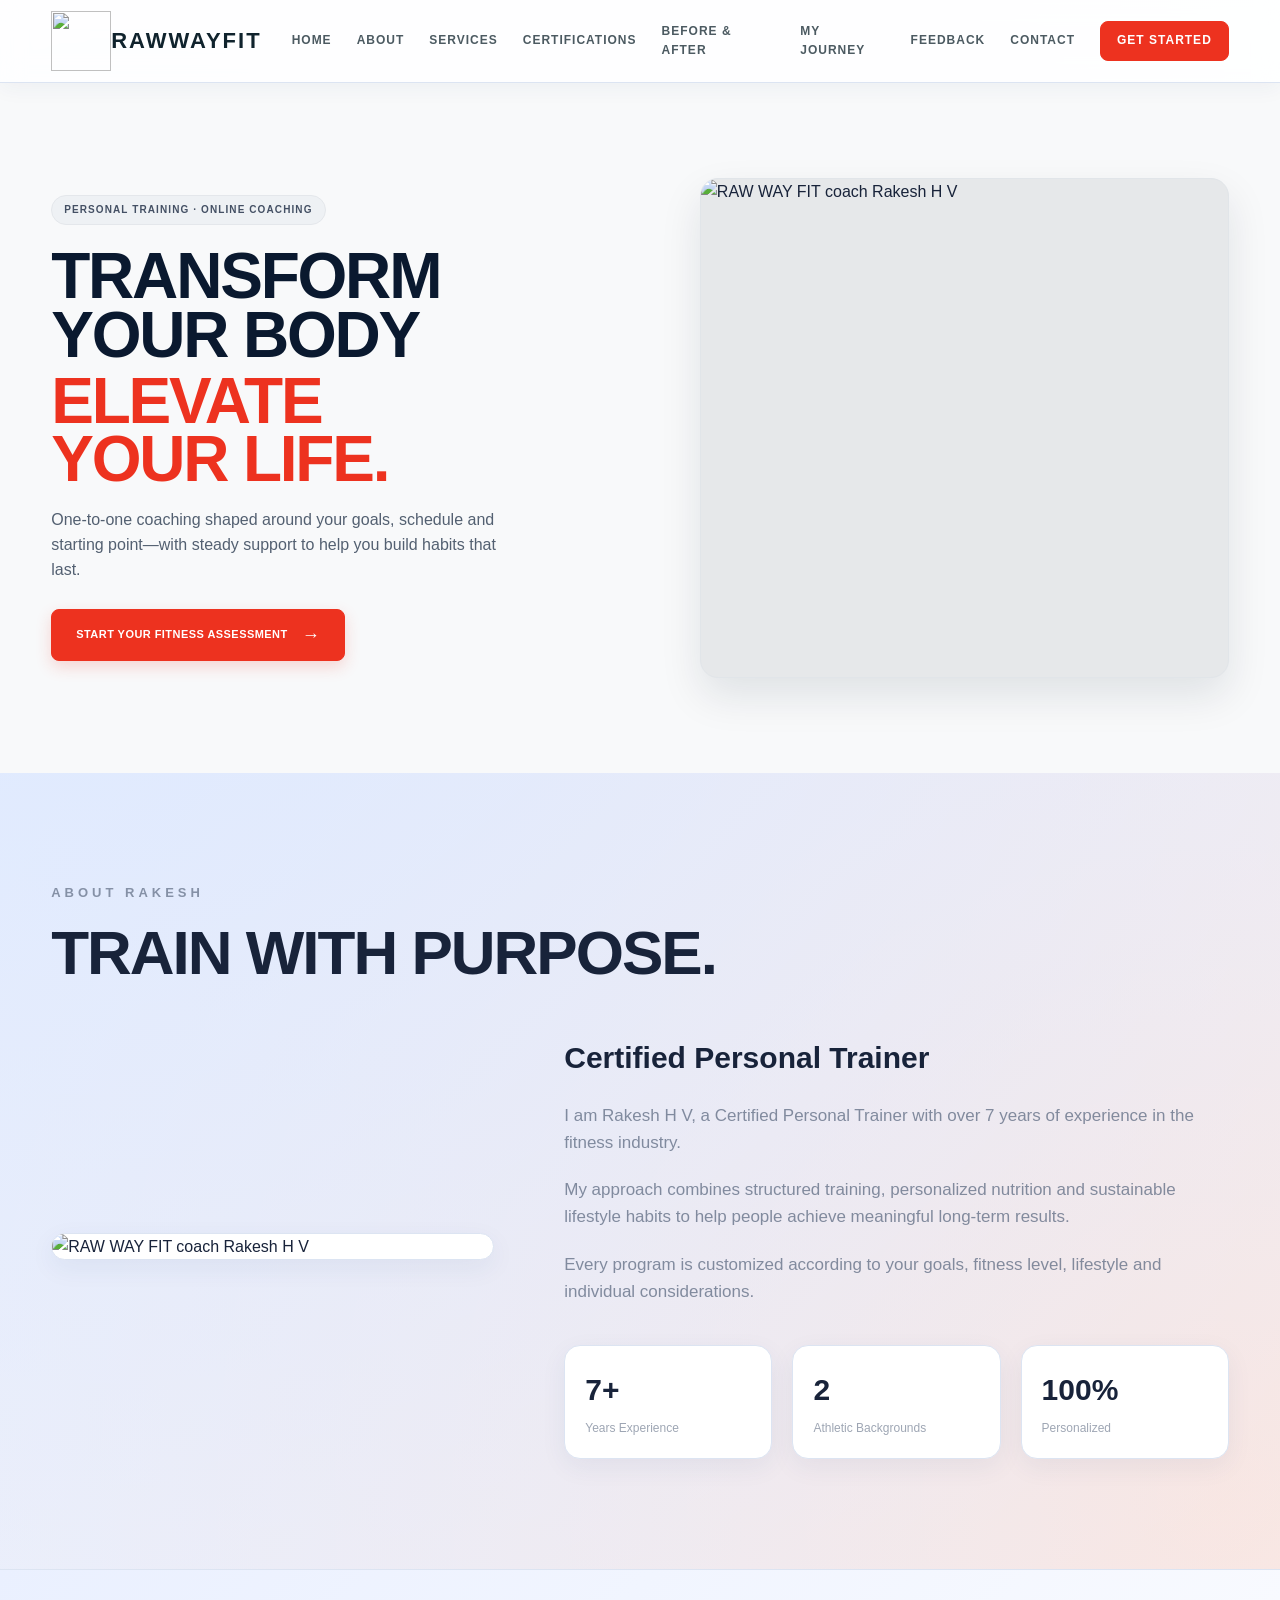
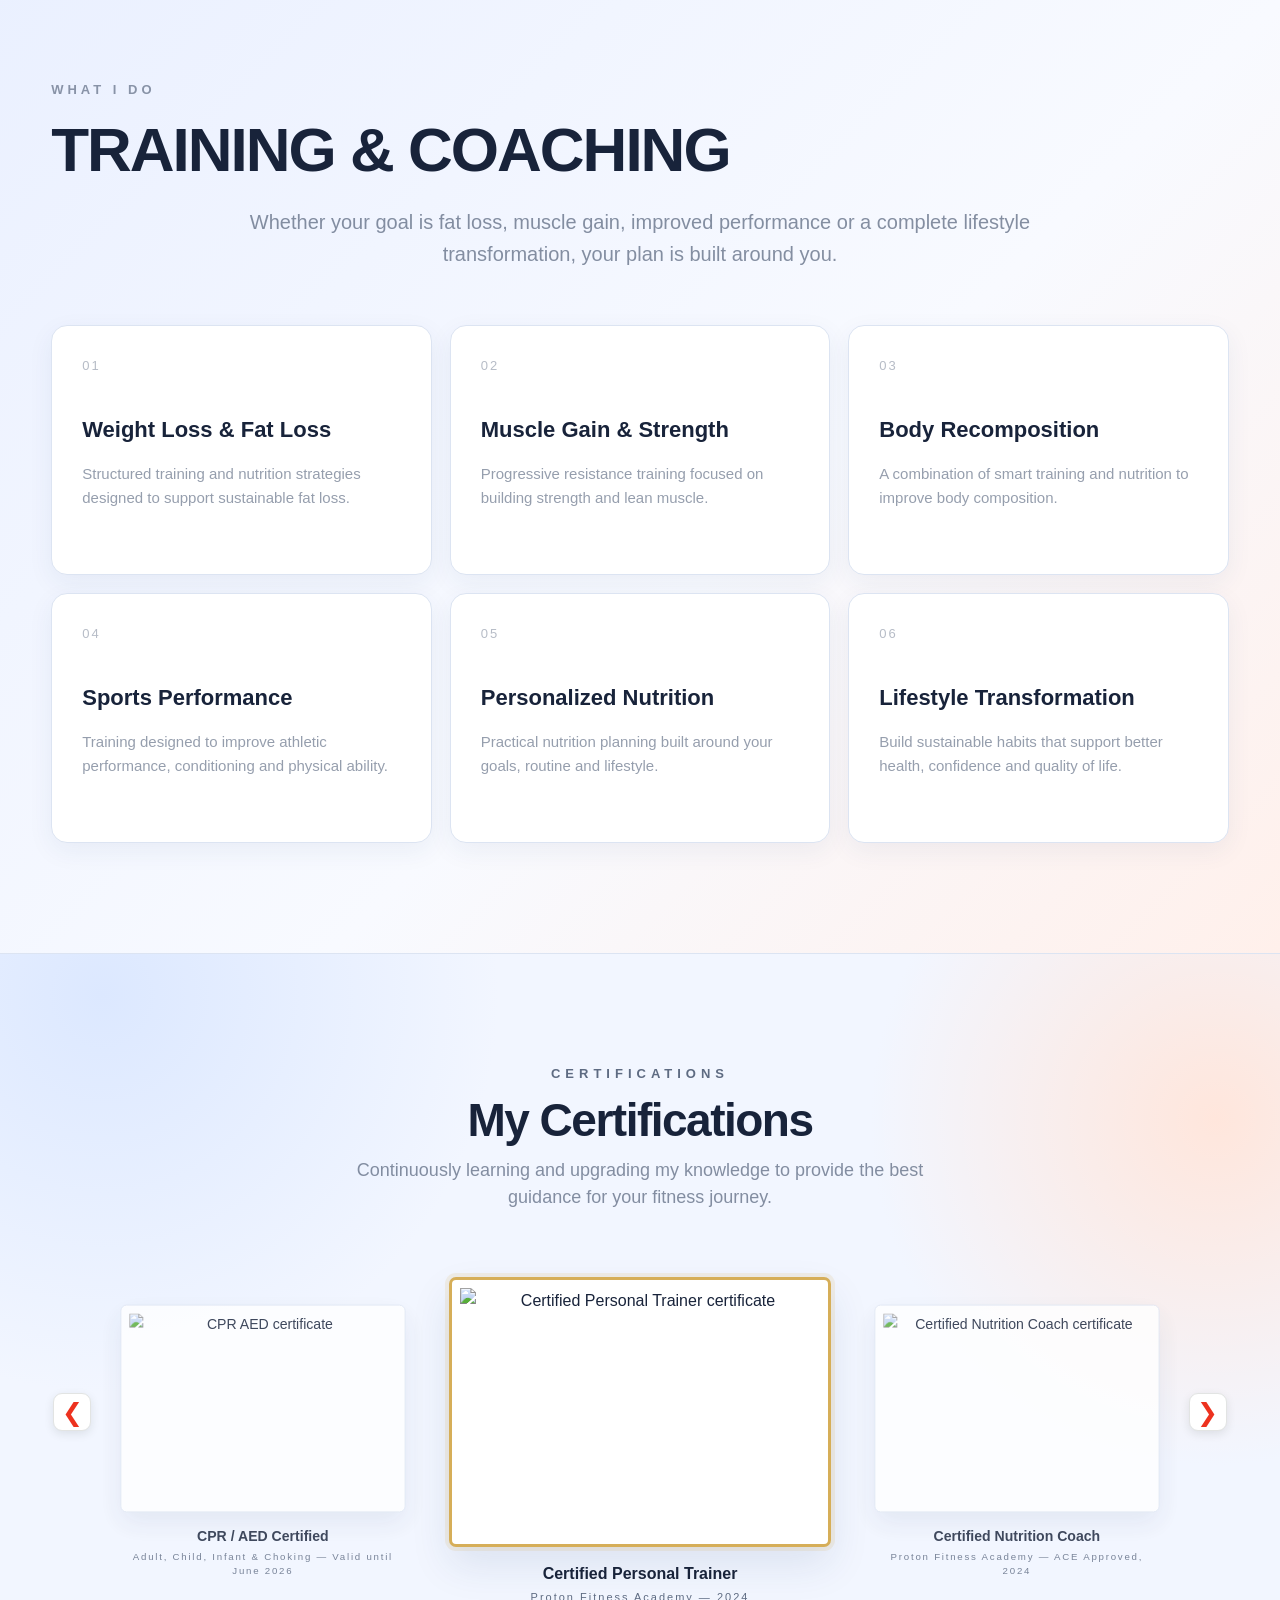
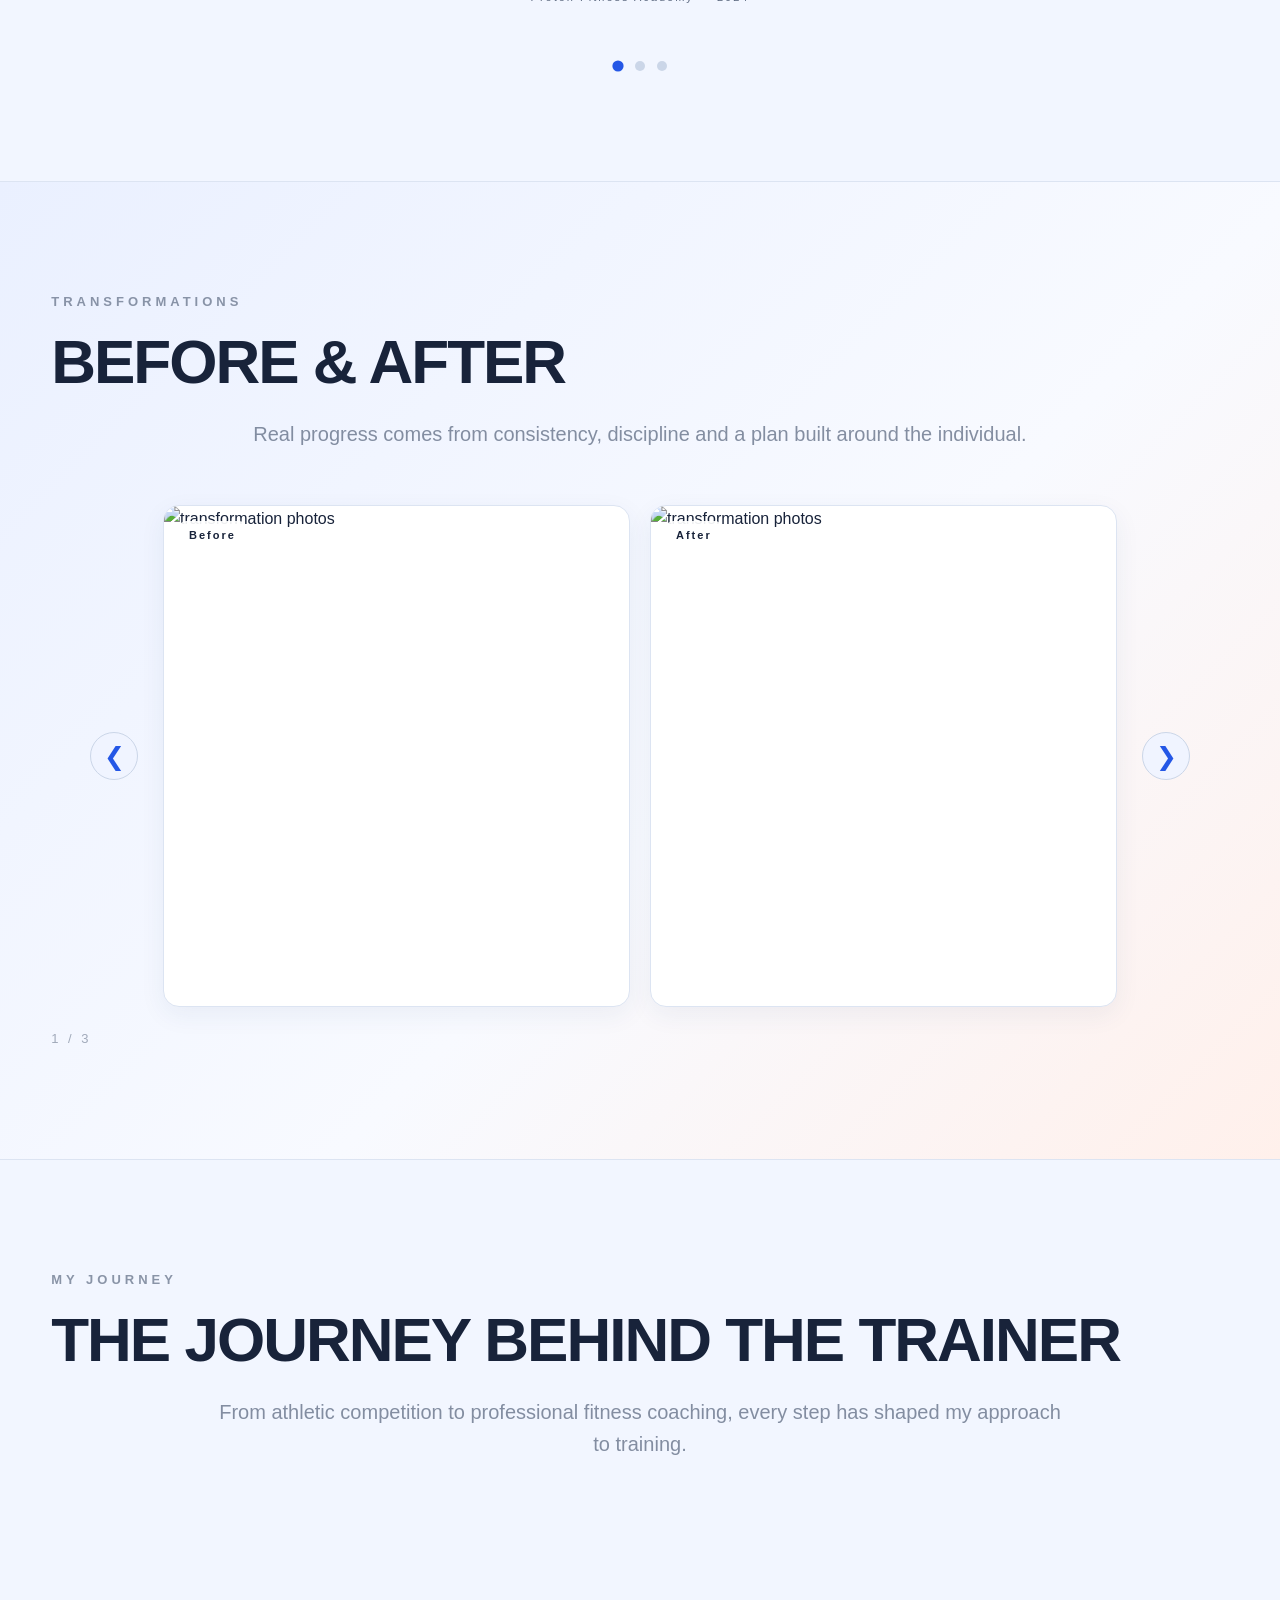
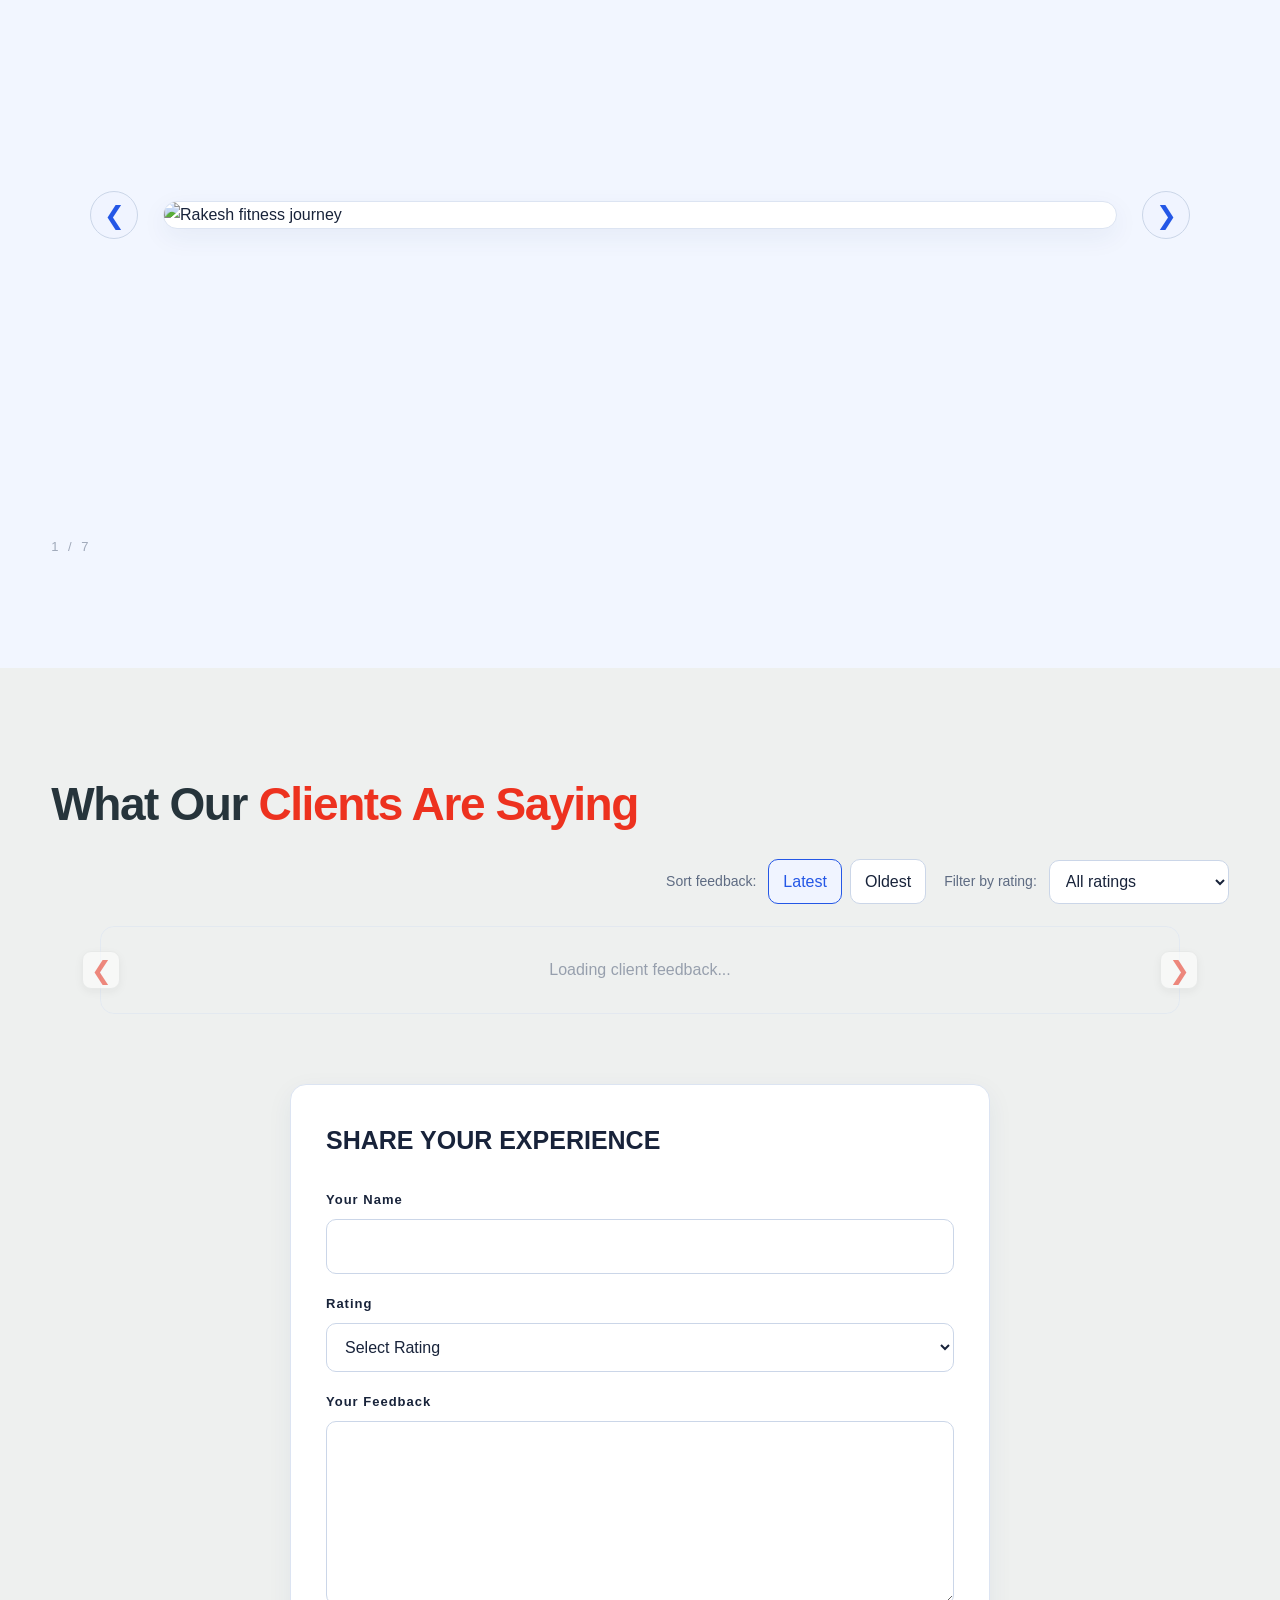
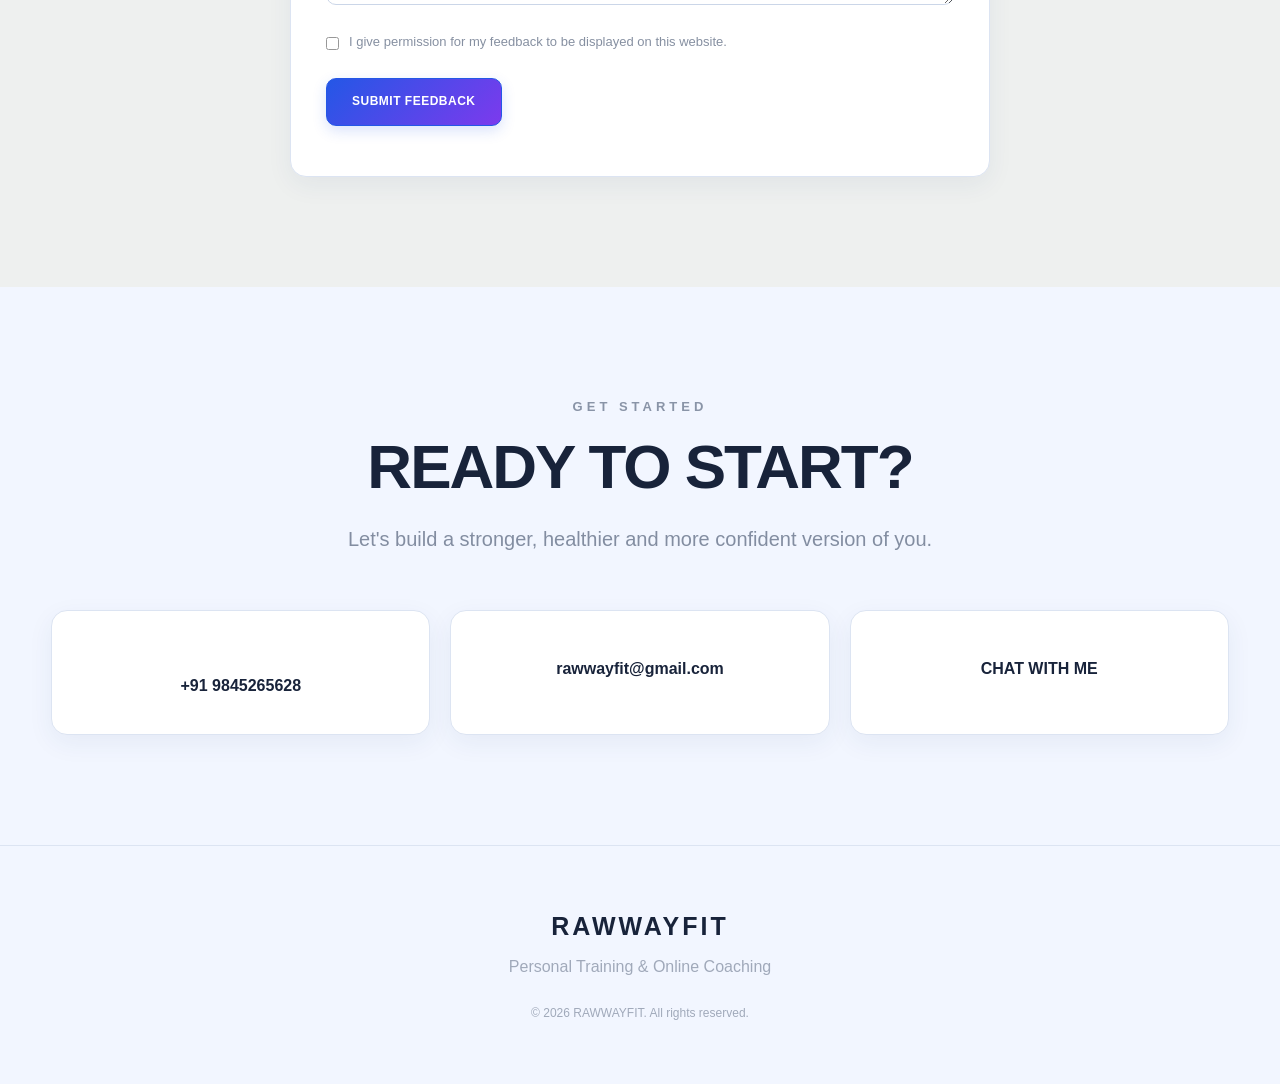
==== commit ba2388b8: "v3" ====
--- a/index.html
+++ b/index.html
@@ -23,6 +23,7 @@
     rel="stylesheet"
     href="style.css"
   >
+  <link rel="stylesheet" href="rawwayfit-theme.css">
   <link rel="icon" type="image/png" href="https://raw.githubusercontent.com/rawwayfit/RWF-Photos/refs/heads/main/logo/favicon01.png">
   <link rel="stylesheet" href="https://cdn-uicons.flaticon.com/3.0.0/uicons-brands/css/uicons-brands.css">
   <link rel="stylesheet" href="https://cdn-uicons.flaticon.com/3.0.0/uicons-regular-rounded/css/uicons-regular-rounded.css">
@@ -30,7 +31,7 @@
 </head>
 
 
-<body>
+<body class="rw-home-theme">
 
 
 <!-- =====================================================
@@ -44,8 +45,15 @@
     <a
       href="#home"
       class="logo"
+      aria-label="RAW WAY FIT home"
     >
-      RAWWAYFIT
+      <img
+        src="https://raw.githubusercontent.com/rawwayfit/RWF-Photos/refs/heads/main/logo/main_logo.png"
+        alt=""
+        width="200"
+        height="60"
+      >
+      <span class="logo-name">RAWWAYFIT</span>
     </a>
 
 
@@ -77,6 +85,10 @@
 
       <a href="#contact">
         CONTACT
+      </a>
+
+      <a href="assessment.html" class="nav-assessment">
+        GET STARTED
       </a>
 
     </nav>
@@ -142,6 +154,10 @@
       CONTACT
     </a>
 
+    <a href="assessment.html">
+      GET STARTED
+    </a>
+
   </nav>
 
 </header>
@@ -164,61 +180,45 @@
 
     <div class="hero-content">
 
-      <p class="eyebrow">
-        OFFLINE • ONLINE COACHING
+      <p class="eyebrow hero-eyebrow">
+        PERSONAL TRAINING · ONLINE COACHING
       </p>
 
 
       <h1>
-
-        TRANSFORM YOUR BODY
-
-        <span>
-          ELEVATE YOUR LIFE.
-        </span>
-
+        Transform<br>
+        Your body
+        <span>Elevate<br>Your life.</span>
       </h1>
 
 
       <p class="hero-text">
-
-        Personalized fitness coaching designed
-        around your goals, lifestyle and
-        long-term progress.
-
+        One-to-one coaching shaped around your goals, schedule and starting point—with steady support to help you build habits that last.
       </p>
 
 
       <div class="hero-buttons">
-
         <a
-          href="#contact"
+          href="assessment.html"
           class="button primary-button"
         >
-          START YOUR JOURNEY
+          START YOUR FITNESS ASSESSMENT
+          <span aria-hidden="true">→</span>
         </a>
-
-
-        <a
-          href="#about"
-          class="button secondary-button"
-        >
-          KNOW MORE
-        </a>
-
       </div>
 
     </div>
 
-
-    <div class="hero-image">
-
+    <figure class="hero-image">
       <img
-        src="https://raw.githubusercontent.com/rawwayfit/RWF-Photos/refs/heads/main/images/home_01.png"
-        alt="Rakesh H V fitness training"
+        src="https://raw.githubusercontent.com/rawwayfit/RWF-Photos/refs/heads/main/images/about.jpg"
+        alt="RAW WAY FIT coach Rakesh H V"
+        width="1080"
+        height="1440"
+        fetchpriority="high"
+        decoding="async"
       >
-
-    </div>
+    </figure>
 
   </div>
 
@@ -250,14 +250,22 @@
     <div class="about-grid">
 
 
-      <div class="about-image">
+      <figure class="about-image">
 
         <img
           src="https://raw.githubusercontent.com/rawwayfit/RWF-Photos/refs/heads/main/images/about.jpg"
-          alt="Rakesh H V"
+          alt="RAW WAY FIT coach Rakesh H V"
         >
 
-      </div>
+        <figcaption class="hero-image-caption">
+          <span class="hero-caption-mark" aria-hidden="true">RW</span>
+          <span>
+            <strong>Rakesh H V</strong>
+            <span>Personal Trainer &amp; Coach</span>
+          </span>
+        </figcaption>
+
+      </figure>
 
 
       <div class="about-content">
@@ -447,13 +455,13 @@
         </span>
 
         <h3>
-          Functional Fitness
+          Sports Performance
         </h3>
 
         <p>
 
-          Improve movement, mobility, strength,
-          stability and everyday physical performance.
+          Training designed to improve athletic
+          performance, conditioning and physical ability.
 
         </p>
 
@@ -467,13 +475,13 @@
         </span>
 
         <h3>
-          Sports Performance
+          Personalized Nutrition
         </h3>
 
         <p>
 
-          Training designed to improve athletic
-          performance, conditioning and physical ability.
+          Practical nutrition planning built around
+          your goals, routine and lifestyle.
 
         </p>
 
@@ -484,26 +492,6 @@
 
         <span class="service-number">
           06
-        </span>
-
-        <h3>
-          Personalized Nutrition
-        </h3>
-
-        <p>
-
-          Practical nutrition planning built around
-          your goals, routine and lifestyle.
-
-        </p>
-
-      </article>
-
-
-      <article class="service-card">
-
-        <span class="service-number">
-          07
         </span>
 
         <h3>
@@ -545,7 +533,7 @@
 
 
     <h2>
-      MY CERTIFICATIONS
+      My Certifications
     </h2>
 
 
@@ -584,7 +572,7 @@
           <div class="certificate-image">
 
             <img
-              src="https://raw.githubusercontent.com/rawwayfit/RWF-Photos/refs/heads/main/certificates/personal-trainer-certificate.png"
+              src="https://raw.githubusercontent.com/rawwayfit/RWF-Photos/refs/heads/main/certificates/CF_01.png"
               alt="Certified Personal Trainer certificate"
             >
 
@@ -610,7 +598,7 @@
           <div class="certificate-image">
 
             <img
-              src="https://raw.githubusercontent.com/rawwayfit/RWF-Photos/refs/heads/main/certificates/nutrition-certificate.png"
+              src="https://raw.githubusercontent.com/rawwayfit/RWF-Photos/refs/heads/main/certificates/CF_03.png"
               
               alt="Certified Nutrition Coach certificate"
             >
@@ -637,7 +625,7 @@
           <div class="certificate-image">
 
             <img
-              src="https://raw.githubusercontent.com/rawwayfit/RWF-Photos/refs/heads/main/certificates/cpr-aed-certificate.png"
+              src="https://raw.githubusercontent.com/rawwayfit/RWF-Photos/refs/heads/main/certificates/CF_02.png"
               
               alt="CPR AED certificate"
             >
@@ -676,11 +664,19 @@
 
 
     <div
-      class="carousel-counter"
+      class="carousel-counter certificate-counter"
       id="certificateCounter"
+      aria-live="polite"
     >
       1 / 3
     </div>
+
+    <div
+      class="certificate-pagination"
+      id="certificatePagination"
+      role="group"
+      aria-label="Choose a certificate"
+    ></div>
 
   </div>
 
@@ -1041,13 +1037,8 @@
 
   <div class="container">
 
-    <p class="eyebrow">
-      CLIENT FEEDBACK
-    </p>
-
-
     <h2>
-      WHAT CLIENTS SAY
+      What Our <span>Clients Are Saying</span>
     </h2>
 
 
--- a/style.css
+++ b/style.css
@@ -96,12 +96,28 @@
 
 
 .logo {
+  display: flex;
+  align-items: center;
+  gap: 0;
   font-size: 26px;
 
   font-weight: 900;
 
   letter-spacing: 3px;
-
+}
+
+.logo img {
+  display: block;
+  width: 60px;
+  height: 60px;
+  object-fit: contain;
+  object-position: left center;
+}
+
+.logo-name {
+  font-size: 22px;
+  line-height: 1;
+  letter-spacing: 2px;
   white-space: nowrap;
 }
 
@@ -1015,6 +1031,8 @@
   flex: 1;
 
   overflow: hidden;
+
+  touch-action: pan-y;
 }
 
 
--- a/rawwayfit-theme.css
+++ b/rawwayfit-theme.css
@@ -0,0 +1,1733 @@
+:root {
+  color-scheme: light;
+  --rw-bg: #f2f6ff;
+  --rw-panel: #ffffff;
+  --rw-panel-2: #f7f9ff;
+  --rw-line: #dce4f2;
+  --rw-text: #18233a;
+  --rw-muted: #5e6b82;
+  --rw-red: #ef4444;
+  --rw-red-dark: #c92d3a;
+  --rw-good: #12805c;
+  --rw-blue: #2457e6;
+  --rw-purple: #7c3aed;
+  --rw-teal: #0f9f9a;
+  --rw-yellow: #f6b73c;
+}
+
+.rw-home-theme {
+  color: var(--rw-text);
+  background:
+    radial-gradient(circle at 8% 5%, #dce8ff 0, transparent 28%),
+    radial-gradient(circle at 95% 20%, #ffe6dc 0, transparent 25%),
+    var(--rw-bg);
+}
+
+.rw-home-theme .header {
+  background: rgba(255, 255, 255, .94);
+  border-bottom-color: var(--rw-line);
+  box-shadow: 0 5px 20px #203b690d;
+}
+
+.rw-home-theme .logo {
+  display: flex;
+  align-items: center;
+  gap: 0;
+  color: #10232d;
+}
+
+.rw-home-theme .logo img {
+  width: 60px;
+  height: 60px;
+}
+
+.rw-home-theme .logo-name {
+  font-size: 22px;
+  line-height: 1;
+  letter-spacing: 2px;
+  white-space: nowrap;
+}
+
+.rw-home-theme .desktop-nav a,
+.rw-home-theme .mobile-menu a {
+  color: #10232d;
+}
+
+.rw-home-theme .desktop-nav a.nav-assessment {
+  padding: 9px 16px;
+  border: 1px solid #ed321f;
+  border-radius: 8px;
+  background: #ed321f;
+  color: #fff;
+  opacity: 1;
+  white-space: nowrap;
+}
+
+.rw-home-theme .desktop-nav a.nav-assessment:hover {
+  border-color: #c9271a;
+  background: #c9271a;
+}
+
+@media (max-width: 1100px) and (min-width: 1001px) {
+  .rw-home-theme .nav-container {
+    gap: 14px;
+  }
+
+  .rw-home-theme .logo {
+    font-size: 20px;
+    letter-spacing: 1px;
+  }
+
+  .rw-home-theme .logo img {
+    width: 47px;
+    height: 47px;
+  }
+
+  .rw-home-theme .logo-name {
+    font-size: 18px;
+    letter-spacing: 1px;
+  }
+
+  .rw-home-theme .desktop-nav {
+    gap: 10px;
+  }
+
+  .rw-home-theme .desktop-nav a {
+    font-size: 9px;
+    letter-spacing: 0;
+  }
+
+  .rw-home-theme .desktop-nav a.nav-assessment {
+    padding: 7px 9px;
+  }
+}
+
+@media (max-width: 1000px) {
+  .rw-home-theme .nav-container {
+    gap: 12px;
+  }
+
+  .rw-home-theme .logo {
+    gap: 0;
+  }
+
+  .rw-home-theme .logo img {
+    width: 41px;
+    height: 41px;
+  }
+
+  .rw-home-theme .logo-name {
+    font-size: 17px;
+    letter-spacing: 1px;
+  }
+}
+
+@media (max-width: 380px) {
+  .rw-home-theme .logo img {
+    width: 32px;
+    height: 32px;
+  }
+
+  .rw-home-theme .logo-name {
+    font-size: 14px;
+  }
+}
+
+.rw-home-theme .mobile-menu a:last-child {
+  margin-top: 10px;
+  border: 1px solid #ed321f;
+  border-radius: 8px;
+  background: #ed321f;
+  color: #fff;
+  text-align: center;
+}
+
+.rw-home-theme .mobile-menu a:last-child:hover {
+  border-color: #c9271a;
+  background: #c9271a;
+}
+
+.rw-home-theme .menu-toggle {
+  border-color: #ffffff70;
+  border-radius: 10px;
+  background: #ffffff30;
+}
+
+.rw-home-theme .menu-toggle span {
+  background: #10232d;
+}
+
+.rw-home-theme .mobile-menu {
+  border-color: var(--rw-line);
+  background: var(--rw-panel);
+  box-shadow: 0 12px 24px #203b6918;
+}
+
+.rw-home-theme .hero {
+  background:
+    radial-gradient(circle at 75% 20%, #ffe8e3 0, transparent 35%),
+    linear-gradient(120deg, #e5edff 0%, #fff 56%, #f5f7ff 100%);
+}
+
+.rw-home-theme .hero h1,
+.rw-home-theme .section h2,
+.rw-home-theme .about-content h3,
+.rw-home-theme .service-card h3,
+.rw-home-theme .certificate-slide h3,
+.rw-home-theme .feedback-form-wrapper h3 {
+  color: var(--rw-text);
+}
+
+.rw-home-theme .hero h1 span {
+  color: var(--rw-blue);
+  opacity: .82;
+}
+
+.rw-home-theme .eyebrow,
+.rw-home-theme .hero-text,
+.rw-home-theme .lead,
+.rw-home-theme .about-content p,
+.rw-home-theme .service-card p,
+.rw-home-theme .testimonial p,
+.rw-home-theme .certificate-slide p,
+.rw-home-theme .footer p {
+  color: var(--rw-muted);
+}
+
+.rw-home-theme .dark-section {
+  background: linear-gradient(135deg, #eaf0ff, #f8faff 58%, #fff0eb);
+  border-color: var(--rw-line);
+}
+
+.rw-home-theme #certifications {
+  overflow: hidden;
+  background:
+    radial-gradient(circle at 8% 5%, #dce8ff 0, transparent 28%),
+    radial-gradient(circle at 95% 20%, #ffe6dc 0, transparent 25%),
+    #f2f6ff;
+  color: var(--rw-text);
+}
+
+.rw-home-theme #certifications .eyebrow {
+  margin-bottom: 12px;
+  color: var(--rw-muted);
+  font-size: 13px;
+  letter-spacing: 5px;
+  opacity: 1;
+}
+
+.rw-home-theme #certifications h2 {
+  margin-bottom: 14px;
+  color: var(--rw-text);
+  font-size: clamp(36px, 5vw, 46px);
+  letter-spacing: -1.5px;
+  text-align: center;
+  text-transform: none;
+}
+
+.rw-home-theme #certifications .lead {
+  max-width: 600px;
+  margin: 0 auto 36px;
+  color: var(--rw-muted);
+  font-size: 18px;
+  line-height: 1.5;
+}
+
+.rw-home-theme #certifications .certificate-carousel {
+  position: relative;
+  width: calc(100% - 100px);
+  max-width: 1080px;
+  gap: 0;
+}
+
+.rw-home-theme #certifications .certificate-slides {
+  min-height: 390px;
+  display: grid;
+  grid-template-columns: minmax(0, 1fr) minmax(0, 1.18fr) minmax(0, 1fr);
+  align-items: center;
+  gap: 24px;
+  overflow: visible;
+}
+
+.rw-home-theme #certifications .certificate-slide {
+  display: none;
+  min-width: 0;
+  width: 100%;
+  opacity: 0;
+  transform: scale(.88);
+  transition: opacity .3s ease, transform .3s ease;
+}
+
+.rw-home-theme #certifications .certificate-slide.previous,
+.rw-home-theme #certifications .certificate-slide.active,
+.rw-home-theme #certifications .certificate-slide.next {
+  display: block;
+}
+
+.rw-home-theme #certifications .certificate-slide.previous {
+  grid-column: 1;
+  grid-row: 1;
+  opacity: .82;
+}
+
+.rw-home-theme #certifications .certificate-slide.active {
+  grid-column: 2;
+  grid-row: 1;
+  opacity: 1;
+  transform: scale(1);
+}
+
+.rw-home-theme #certifications .certificate-slide.next {
+  grid-column: 3;
+  grid-row: 1;
+  opacity: .82;
+}
+
+.rw-home-theme #certifications .certificate-image {
+  display: flex;
+  width: 100%;
+  height: 236px;
+  align-items: center;
+  justify-content: center;
+  margin: 0 auto;
+  padding: 9px;
+  border: 1px solid #dce4f2;
+  border-radius: 7px;
+  background: #fff;
+  box-shadow: 0 12px 30px #203b6918;
+}
+
+.rw-home-theme #certifications .certificate-image img {
+  width: 100%;
+  max-height: 100%;
+  height: 100%;
+  object-fit: contain;
+}
+
+.rw-home-theme #certifications .certificate-slide.active .certificate-image {
+  height: 270px;
+  padding: 8px;
+  border: 3px solid #d6ae58;
+  box-shadow: 0 0 0 4px #d6ae5826, 0 18px 40px #203b691a;
+}
+
+.rw-home-theme #certifications .certificate-slide h3 {
+  margin-top: 16px;
+  color: var(--rw-text);
+  font-size: 16px;
+  line-height: 1.4;
+}
+
+.rw-home-theme #certifications .certificate-slide p {
+  margin-top: 5px;
+  color: var(--rw-muted);
+  font-size: 11px;
+  letter-spacing: 2px;
+  line-height: 1.45;
+  opacity: 1;
+}
+
+.rw-home-theme #certifications .certificate-carousel > .carousel-button {
+  position: absolute;
+  z-index: 2;
+  top: calc(50% - 30px);
+  width: 38px;
+  height: 38px;
+  min-height: 38px;
+  padding: 0;
+  border: 1px solid #e2e4e3;
+  border-radius: 9px;
+  background: #fff;
+  color: #ed321f;
+  box-shadow: 0 3px 10px #1c29221a;
+  transform: translateY(-50%);
+}
+
+.rw-home-theme #certifications .certificate-carousel > .carousel-button:hover:not(:disabled) {
+  border-color: #ed321f;
+  background: #fff5f3;
+  color: #d92716;
+  transform: translateY(-50%);
+}
+
+.rw-home-theme #certifications #certificatePrevious {
+  left: -48px;
+}
+
+.rw-home-theme #certifications #certificateNext {
+  right: -48px;
+}
+
+.rw-home-theme #certifications .certificate-carousel > .carousel-button:disabled {
+  cursor: default;
+  opacity: .55;
+  transform: translateY(-50%);
+}
+
+.rw-home-theme #certifications .certificate-counter {
+  position: absolute;
+  width: 1px;
+  height: 1px;
+  padding: 0;
+  margin: -1px;
+  overflow: hidden;
+  clip: rect(0, 0, 0, 0);
+  white-space: nowrap;
+  border: 0;
+}
+
+.rw-home-theme #certifications .certificate-pagination {
+  display: flex;
+  align-items: center;
+  justify-content: center;
+  gap: 12px;
+  margin-top: 24px;
+}
+
+.rw-home-theme #certifications .certificate-dot {
+  width: 10px;
+  min-width: 10px;
+  height: 10px;
+  min-height: 10px;
+  padding: 0;
+  border: 0;
+  border-radius: 50%;
+  background: #cbd6e8;
+  transition: background .2s ease, transform .2s ease;
+}
+
+.rw-home-theme #certifications .certificate-dot.active {
+  background: var(--rw-blue);
+  transform: scale(1.12);
+}
+
+.rw-home-theme #certifications .certificate-dot:hover {
+  background: #8ea8dd;
+}
+
+.rw-home-theme #feedback {
+  border-top: 0;
+  border-bottom: 0;
+  background: #eef0ef;
+  scroll-margin-top: 108px;
+}
+
+.rw-home-theme #feedback h2 {
+  max-width: 620px;
+  margin-bottom: 0;
+  color: #26343b;
+  font-size: clamp(32px, 4.2vw, 46px);
+  line-height: 1.15;
+  letter-spacing: -1.4px;
+  text-align: left;
+  text-transform: none;
+}
+
+.rw-home-theme #feedback h2 span {
+  color: #ed321f;
+}
+
+.rw-home-theme .feedback-controls {
+  justify-content: flex-end;
+  gap: 12px 18px;
+  margin-top: 28px;
+}
+
+.rw-home-theme .feedback-control-group > span,
+.rw-home-theme .feedback-control-group > label {
+  color: var(--rw-muted);
+  opacity: 1;
+}
+
+.rw-home-theme .feedback-carousel {
+  position: relative;
+  width: 100%;
+  max-width: 1080px;
+  gap: 0;
+  margin: 22px auto 0;
+}
+
+.rw-home-theme .feedback-viewport {
+  width: 100%;
+  flex: 1 1 100%;
+}
+
+.rw-home-theme #feedback .feedback-track {
+  gap: 20px;
+  align-items: stretch;
+}
+
+.rw-home-theme #feedback .testimonial {
+  display: flex;
+  min-height: 320px;
+  flex-direction: column;
+  align-items: center;
+  justify-content: center;
+  padding: 28px;
+  border: 1px solid #d9dddc;
+  border-radius: 12px;
+  background: #f7f8f7;
+  box-shadow: 0 5px 16px #1c29220d;
+  text-align: center;
+}
+
+.rw-home-theme #feedback .testimonial .rating {
+  margin-bottom: 12px;
+  color: #e9a928;
+}
+
+.rw-home-theme #feedback .testimonial p {
+  margin-bottom: 16px;
+  color: #576167;
+  font-size: 15px;
+  line-height: 1.65;
+  opacity: 1;
+}
+
+.rw-home-theme #feedback .testimonial .testimonial-author {
+  color: #3c46a5;
+  font-size: 14px;
+}
+
+.rw-home-theme #feedback .testimonial .testimonial-date {
+  margin-top: 8px;
+  color: var(--rw-muted);
+  font-size: 12px;
+}
+
+.rw-home-theme .feedback-carousel .carousel-button {
+  position: absolute;
+  z-index: 1;
+  top: 50%;
+  width: 38px;
+  height: 38px;
+  min-height: 38px;
+  padding: 0;
+  border: 1px solid #e2e4e3;
+  border-radius: 9px;
+  background: #fff;
+  color: #ed321f;
+  box-shadow: 0 3px 10px #1c29221a;
+  transform: translateY(-50%);
+}
+
+.rw-home-theme .feedback-carousel .carousel-button:hover:not(:disabled) {
+  border-color: #ed321f;
+  background: #fff5f3;
+  color: #d92716;
+}
+
+.rw-home-theme #feedbackPrevious {
+  left: -18px;
+}
+
+.rw-home-theme #feedbackNext {
+  right: -18px;
+}
+
+.rw-home-theme .feedback-carousel .carousel-button:disabled {
+  cursor: default;
+  opacity: .55;
+  transform: translateY(-50%);
+}
+
+.rw-home-theme #feedbackCounter {
+  margin-top: 14px;
+  color: var(--rw-muted);
+  font-size: 13px;
+}
+
+.rw-home-theme .about-image,
+.rw-home-theme .about-stats div,
+.rw-home-theme .service-card,
+.rw-home-theme .hero-image,
+.rw-home-theme .certificate-image,
+.rw-home-theme .ba-images > div,
+.rw-home-theme .journey-slide img,
+.rw-home-theme .testimonial,
+.rw-home-theme .feedback-form-wrapper,
+.rw-home-theme .contact-card {
+  border-color: var(--rw-line);
+  border-radius: 16px;
+  background: var(--rw-panel);
+  box-shadow: 0 8px 26px #203b6910;
+}
+
+.rw-home-theme .about-stats span,
+.rw-home-theme .service-number,
+.rw-home-theme .contact-card span,
+.rw-home-theme .carousel-counter {
+  color: var(--rw-muted);
+}
+
+.rw-home-theme .button {
+  min-height: 48px;
+  border-radius: 10px;
+  letter-spacing: .5px;
+  text-transform: none;
+  touch-action: manipulation;
+}
+
+.rw-home-theme .primary-button {
+  border-color: var(--rw-blue);
+  background: linear-gradient(135deg, var(--rw-blue), var(--rw-purple));
+  color: #fff;
+  box-shadow: 0 5px 14px #2457e62b;
+}
+
+.rw-home-theme .primary-button:hover {
+  border-color: var(--rw-purple);
+  background: linear-gradient(135deg, #1d4ed8, #6d28d9);
+}
+
+.rw-home-theme .secondary-button {
+  border-color: #cbd6e8;
+  background: #f0f4ff;
+  color: #334155;
+}
+
+.rw-home-theme .hero-image,
+.rw-home-theme .ba-images > div,
+.rw-home-theme .certificate-image,
+.rw-home-theme .about-image {
+  overflow: hidden;
+}
+
+.rw-home-theme .about-image {
+  position: relative;
+}
+
+.rw-home-theme .about-image .hero-image-caption {
+  right: auto;
+  bottom: 14px;
+  left: 14px;
+  width: fit-content;
+  max-width: calc(100% - 28px);
+  padding: 9px 12px;
+  border: 0;
+  border-radius: 14px;
+  background: transparent;
+  box-shadow: none;
+  color: #fff;
+}
+
+.rw-home-theme .about-image .hero-caption-mark {
+  border: 0;
+  background: transparent;
+  color: #fff;
+}
+
+.rw-home-theme .about-image .hero-image-caption > span:last-child > span {
+  color: #fff;
+}
+
+.rw-home-theme .about-image img {
+  width: 100%;
+  height: auto;
+}
+
+.rw-home-theme .hero-image {
+  border-color: var(--rw-line);
+  background: var(--rw-panel);
+}
+
+.rw-home-theme #home.hero {
+  position: relative;
+  min-height: min(690px, calc(100svh - 82px));
+  padding: clamp(40px, 5vw, 64px) 0;
+  overflow: hidden;
+  background: #f8f9fa;
+}
+
+.rw-home-theme #home .hero-grid {
+  position: relative;
+  z-index: 1;
+  grid-template-columns: minmax(0, 1.05fr) minmax(0, .95fr);
+  gap: clamp(28px, 5vw, 68px);
+}
+
+.rw-home-theme #home .hero-content {
+  max-width: 620px;
+}
+
+.rw-home-theme #home .hero-eyebrow {
+  display: inline-flex;
+  align-items: center;
+  margin: 0 0 22px;
+  padding: 7px 12px;
+  border: 1px solid #e4e7eb;
+  border-radius: 999px;
+  background: #eef1f4;
+  color: #445064;
+  font-size: 10px;
+  font-weight: 700;
+  letter-spacing: 1.1px;
+  line-height: 1.4;
+  opacity: 1;
+}
+
+.rw-home-theme #home h1 {
+  max-width: 660px;
+  margin-bottom: 20px;
+  color: #0a192f;
+  font-family: "Arial Black", Arial, Helvetica, sans-serif;
+  font-size: clamp(42px, 5vw, 66px);
+  font-weight: 900;
+  line-height: .91;
+  letter-spacing: -2.2px;
+  text-transform: uppercase;
+}
+
+.rw-home-theme #home h1 span {
+  display: block;
+  margin-top: 8px;
+  color: #ed321f;
+  opacity: 1;
+}
+
+.rw-home-theme #home .hero-text {
+  max-width: 470px;
+  margin-bottom: 26px;
+  color: #536071;
+  font-size: 16px;
+  font-weight: 400;
+  line-height: 1.55;
+  opacity: 1;
+}
+
+.rw-home-theme #home .hero-buttons {
+  align-items: flex-start;
+  gap: 0;
+}
+
+.rw-home-theme #home .hero-buttons .primary-button {
+  min-height: 52px;
+  gap: 14px;
+  padding: 0 24px;
+  border: 1px solid #ed321f;
+  border-radius: 8px;
+  background: #ed321f;
+  color: #fff;
+  font-size: 11px;
+  font-weight: 800;
+  letter-spacing: .45px;
+  box-shadow: 0 6px 16px #ed321f2e;
+}
+
+.rw-home-theme #home .hero-buttons .primary-button:hover {
+  border-color: #c9271a;
+  background: #c9271a;
+}
+
+.rw-home-theme #home .hero-buttons .primary-button span {
+  font-size: 18px;
+  line-height: 1;
+  transition: transform .2s ease;
+}
+
+.rw-home-theme #home .hero-buttons .primary-button:hover span {
+  transform: translateX(3px);
+}
+
+.rw-home-theme #home .hero-image {
+  position: relative;
+  display: block;
+  width: 100%;
+  height: clamp(390px, 39vw, 500px);
+  min-height: 0;
+  margin: 0;
+  overflow: hidden;
+  border: 1px solid #e1e5e9;
+  border-radius: 18px;
+  background: #e6e8ea;
+  box-shadow: 0 18px 42px #0a192f1a;
+  isolation: isolate;
+}
+
+.rw-home-theme #home .hero-image img {
+  width: 100%;
+  height: 100%;
+  max-height: none;
+  object-fit: cover;
+  object-position: 50% 18%;
+}
+
+.rw-home-theme .hero-image-caption {
+  position: absolute;
+  z-index: 1;
+  right: 8px;
+  bottom: 8px;
+  left: 8px;
+  display: flex;
+  align-items: center;
+  gap: 12px;
+  color: #10232d;
+}
+
+.rw-home-theme .hero-caption-mark {
+  display: grid;
+  width: 42px;
+  height: 42px;
+  flex: 0 0 42px;
+  place-items: center;
+  border: 1px solid #10232d50;
+  border-radius: 50%;
+  background: #ffffff70;
+  color: #10232d;
+  font-size: 12px;
+  font-weight: 800;
+  letter-spacing: .5px;
+  backdrop-filter: blur(6px);
+}
+
+.rw-home-theme .hero-image-caption > span:last-child {
+  display: grid;
+  gap: 2px;
+}
+
+.rw-home-theme .hero-image-caption strong {
+  font-size: 14px;
+  line-height: 1.3;
+}
+
+.rw-home-theme .hero-image-caption > span:last-child > span {
+  color: #294c58;
+  font-size: 11px;
+  line-height: 1.4;
+}
+
+.rw-home-theme .carousel-button {
+  width: 48px;
+  height: 48px;
+  border: 1px solid #cbd6e8;
+  border-radius: 50%;
+  background: #f0f4ff;
+  color: var(--rw-blue);
+  touch-action: manipulation;
+}
+
+.rw-home-theme .carousel-button:hover {
+  border-color: var(--rw-blue);
+  background: #e5edff;
+}
+
+.rw-home-theme .ba-images span {
+  border-radius: 7px;
+  background: rgba(255, 255, 255, .92);
+  color: var(--rw-text);
+}
+
+.rw-home-theme .feedback-sort-button,
+.rw-home-theme .feedback-rating-select {
+  min-height: 44px;
+  border: 1px solid #cbd6e8;
+  border-radius: 10px;
+  background: #fff;
+  color: var(--rw-text);
+}
+
+.rw-home-theme .feedback-sort-button.active,
+.rw-home-theme .feedback-sort-button:hover {
+  border-color: var(--rw-blue);
+  background: #f0f4ff;
+  color: var(--rw-blue);
+}
+
+.rw-home-theme .feedback-rating-select {
+  color: var(--rw-text);
+}
+
+.rw-home-theme .empty-feedback {
+  border-color: var(--rw-line);
+  border-radius: 14px;
+  color: var(--rw-muted);
+}
+
+.rw-home-theme .form-group input,
+.rw-home-theme .form-group select,
+.rw-home-theme .form-group textarea {
+  min-height: 46px;
+  border: 1px solid #cbd6e8;
+  border-radius: 10px;
+  background: #fff;
+  color: var(--rw-text);
+}
+
+.rw-home-theme .form-group textarea {
+  min-height: 110px;
+}
+
+.rw-home-theme .form-group input:focus,
+.rw-home-theme .form-group select:focus,
+.rw-home-theme .form-group textarea:focus {
+  outline: 3px solid #2457e626;
+  border-color: var(--rw-blue);
+}
+
+.rw-home-theme .permission-label,
+.rw-home-theme .form-message {
+  color: var(--rw-muted);
+}
+
+.rw-home-theme .footer {
+  border-top-color: var(--rw-line);
+}
+
+.rw-admin-theme {
+  min-height: 100vh;
+  background:
+    radial-gradient(circle at 8% 5%, #dce8ff 0, transparent 28%),
+    radial-gradient(circle at 95% 20%, #ffe6dc 0, transparent 25%),
+    var(--rw-bg);
+  color: var(--rw-text);
+}
+
+.rw-admin-theme .admin-header {
+  border-bottom-color: var(--rw-line);
+  background: rgba(255, 255, 255, .94);
+  box-shadow: 0 5px 20px #203b690d;
+}
+
+.rw-admin-theme .logo {
+  display: flex;
+  align-items: center;
+  gap: 0;
+}
+
+.rw-admin-theme .logo-copy {
+  display: flex;
+  flex-direction: column;
+  gap: 2px;
+}
+
+.rw-admin-theme .logo img {
+  display: block;
+  width: 60px;
+  height: 60px;
+  object-fit: contain;
+  object-position: left center;
+}
+
+.rw-admin-theme .logo .logo-name {
+  color: var(--rw-text);
+  font-size: 22px;
+  line-height: 1;
+  letter-spacing: 2px;
+  white-space: nowrap;
+}
+
+.rw-admin-theme .logo span {
+  margin-top: 0;
+}
+
+.rw-admin-theme .logo,
+.rw-admin-theme .dashboard-title h1,
+.rw-admin-theme .section-heading h2,
+.rw-admin-theme .login-card h1 {
+  color: var(--rw-text);
+}
+
+.rw-admin-theme .logo span,
+.rw-admin-theme .dashboard-title p,
+.rw-admin-theme .section-heading span,
+.rw-admin-theme .login-card .subtitle {
+  color: var(--rw-muted);
+}
+
+.rw-admin-theme button {
+  min-height: 46px;
+  padding: 11px 18px;
+  border: 1px solid #cbd6e8;
+  border-radius: 10px;
+  background: #f0f4ff;
+  color: #334155;
+  font-size: 13px;
+  letter-spacing: .3px;
+  box-shadow: none;
+  touch-action: manipulation;
+}
+
+.rw-admin-theme button:hover {
+  border-color: var(--rw-blue);
+  background: #e5edff;
+  color: var(--rw-blue);
+}
+
+.rw-admin-theme .primary-button {
+  border-color: var(--rw-blue);
+  background: linear-gradient(135deg, var(--rw-blue), var(--rw-purple));
+  color: #fff;
+  box-shadow: 0 5px 14px #2457e62b;
+}
+
+.rw-admin-theme .primary-button:hover {
+  border-color: var(--rw-purple);
+  background: linear-gradient(135deg, #1d4ed8, #6d28d9);
+  color: #fff;
+}
+
+.rw-admin-theme #refreshButton {
+  border-color: #2457e6;
+  background: #2457e6;
+  color: #fff;
+}
+
+.rw-admin-theme #refreshButton:hover {
+  border-color: #1d4ed8;
+  background: #1d4ed8;
+  color: #fff;
+}
+
+.rw-admin-theme #logoutButton {
+  border-color: #cbd5e1;
+  background: #f1f5f9;
+  color: #334155;
+}
+
+.rw-admin-theme #logoutButton:hover {
+  border-color: #94a3b8;
+  background: #e2e8f0;
+  color: #1e293b;
+}
+
+.rw-admin-theme .approve-button {
+  border-color: #a7dfc1;
+  background: #e8f8ef;
+  color: #126345;
+}
+
+.rw-admin-theme .approve-button:hover {
+  border-color: #5bb785;
+  background: #d1fae5;
+  color: #065f46;
+}
+
+.rw-admin-theme .reject-button {
+  border-color: #f2bfc4;
+  background: #fff0f1;
+  color: #a61b2b;
+}
+
+.rw-admin-theme .reject-button:hover {
+  border-color: #e88a94;
+  background: #ffe4e6;
+  color: #991b1b;
+}
+
+.rw-admin-theme .delete-button {
+  border-color: #b42332;
+  background: #b42332;
+  color: #fff;
+}
+
+.rw-admin-theme .delete-button:hover {
+  border-color: #8f1724;
+  background: #8f1724;
+  color: #fff;
+}
+
+.rw-admin-theme .form-group input {
+  min-height: 46px;
+  padding: 12px 13px;
+  border: 1px solid #cbd6e8;
+  border-radius: 10px;
+  background: #fff;
+  color: var(--rw-text);
+}
+
+.rw-admin-theme .form-group input:focus {
+  outline: 3px solid #2457e626;
+  border-color: var(--rw-blue);
+}
+
+.rw-admin-theme .login-card,
+.rw-admin-theme .stat-card,
+.rw-admin-theme .feedback-card {
+  border: 1px solid var(--rw-line);
+  border-radius: 16px;
+  background: var(--rw-panel);
+  box-shadow: 0 8px 26px #203b6910;
+}
+
+.rw-admin-theme .login-card {
+  padding: 36px;
+}
+
+.rw-admin-theme a.stat-card {
+  display: block;
+  color: inherit;
+  text-decoration: none;
+  scroll-margin-top: 100px;
+  transition: transform .2s ease, border-color .2s ease, box-shadow .2s ease;
+}
+
+.rw-admin-theme a.stat-card:hover {
+  transform: translateY(-2px);
+  border-color: #b7c8f5;
+  box-shadow: 0 12px 28px #203b6918;
+}
+
+.rw-admin-theme a.stat-card.stat-pending {
+  border-color: #f2d58c;
+  background: #fff8df;
+  color: #845900;
+}
+
+.rw-admin-theme a.stat-card.stat-approved {
+  border-color: #a7dfc1;
+  background: #e8f8ef;
+  color: #126345;
+}
+
+.rw-admin-theme a.stat-card.stat-rejected {
+  border-color: #f2bfc4;
+  background: #fff0f1;
+  color: #a61b2b;
+}
+
+.rw-admin-theme a.stat-card.stat-pending:hover {
+  border-color: #ddb84f;
+}
+
+.rw-admin-theme a.stat-card.stat-approved:hover {
+  border-color: #70c495;
+}
+
+.rw-admin-theme a.stat-card.stat-rejected:hover {
+  border-color: #e68e98;
+}
+
+.rw-admin-theme a.stat-card:focus-visible {
+  outline: 3px solid #2457e655;
+  outline-offset: 3px;
+}
+
+.rw-admin-theme .feedback-section {
+  scroll-margin-top: 100px;
+}
+
+.rw-admin-theme .feedback-pagination {
+  display: flex;
+  align-items: center;
+  justify-content: center;
+  gap: 12px;
+  margin-top: 16px;
+}
+
+.rw-admin-theme .feedback-pagination[hidden] {
+  display: none;
+}
+
+.rw-admin-theme .feedback-pagination button {
+  min-width: 100px;
+}
+
+.rw-admin-theme .feedback-pagination button:disabled {
+  opacity: .5;
+  cursor: not-allowed;
+}
+
+.rw-admin-theme .pagination-status {
+  color: var(--rw-muted);
+  font-size: 13px;
+  text-align: center;
+}
+
+.rw-admin-theme .stat-card span,
+.rw-admin-theme .feedback-date {
+  color: var(--rw-muted);
+}
+
+.rw-admin-theme .stat-card.stat-pending span,
+.rw-admin-theme .stat-card.stat-approved span,
+.rw-admin-theme .stat-card.stat-rejected span {
+  color: inherit;
+  opacity: .8;
+}
+
+.rw-admin-theme .stat-card strong {
+  color: inherit;
+}
+
+.rw-admin-theme .section-heading {
+  border-bottom-color: var(--rw-line);
+}
+
+.rw-admin-theme .feedback-name,
+.rw-admin-theme .feedback-text {
+  color: var(--rw-text);
+}
+
+.rw-admin-theme .status-pending {
+  border-color: #f2d58c;
+  border-radius: 8px;
+  background: #fff8df;
+  color: #845900;
+}
+
+.rw-admin-theme .status-approved {
+  border-color: #a7dfc1;
+  border-radius: 8px;
+  background: #e8f8ef;
+  color: #126345;
+}
+
+.rw-admin-theme .status-rejected {
+  border-color: #f2bfc4;
+  border-radius: 8px;
+  background: #fff0f1;
+  color: #a61b2b;
+}
+
+.rw-admin-theme .empty-state {
+  border-color: var(--rw-line);
+  border-radius: 14px;
+  background: var(--rw-panel-2);
+  color: var(--rw-muted);
+}
+
+.rw-admin-theme .notification {
+  border-color: var(--rw-line);
+  border-radius: 12px;
+  background: #fff;
+  color: var(--rw-text);
+  box-shadow: 0 10px 40px #203b6926;
+}
+
+@media (max-width: 1000px) {
+  .rw-home-theme #home.hero {
+    min-height: auto;
+    padding: 54px 0 62px;
+  }
+
+  .rw-home-theme #home .hero-grid {
+    grid-template-columns: minmax(0, 1fr);
+    gap: 32px;
+  }
+
+  .rw-home-theme #home .hero-content {
+    max-width: 680px;
+    text-align: left;
+  }
+
+  .rw-home-theme #home h1 {
+    font-size: clamp(42px, 5.4vw, 56px);
+  }
+
+  .rw-home-theme #home .hero-text {
+    margin-left: 0;
+    margin-right: 0;
+  }
+
+  .rw-home-theme #home .hero-buttons {
+    justify-content: flex-start;
+  }
+
+  .rw-home-theme #home .hero-image {
+    width: min(100%, 680px);
+    height: clamp(400px, 58vw, 500px);
+    justify-self: center;
+  }
+}
+
+@media (max-width: 700px) {
+  .rw-admin-theme {
+    overflow-x: hidden;
+  }
+
+  .rw-admin-theme .header-inner {
+    min-height: 0;
+    flex-direction: column;
+    align-items: stretch;
+    gap: 8px;
+    padding: 10px 0;
+  }
+
+  .rw-admin-theme .logo {
+    font-size: 18px;
+    letter-spacing: 2px;
+    line-height: 1.2;
+  }
+
+  .rw-admin-theme .logo img {
+    width: 48px;
+    height: 48px;
+  }
+
+  .rw-admin-theme .logo .logo-name {
+    font-size: 18px;
+    letter-spacing: 1px;
+  }
+
+  .rw-admin-theme .logo span {
+    margin-top: 2px;
+    font-size: 9px;
+    letter-spacing: 1.5px;
+  }
+
+  .rw-admin-theme .header-actions {
+    display: grid;
+    grid-template-columns: repeat(2, minmax(0, 1fr));
+    width: 100%;
+    gap: 8px;
+  }
+
+  .rw-admin-theme .header-actions button {
+    width: 100%;
+    min-width: 0;
+  }
+
+  .rw-admin-theme .dashboard {
+    padding: 26px 0 50px;
+  }
+
+  .rw-admin-theme .dashboard-title {
+    margin-bottom: 24px;
+  }
+
+  .rw-admin-theme .dashboard-title h1 {
+    font-size: clamp(34px, 10vw, 44px);
+    line-height: 1.02;
+    letter-spacing: -1.5px;
+    overflow-wrap: anywhere;
+  }
+
+  .rw-admin-theme .stats {
+    grid-template-columns: repeat(3, minmax(0, 1fr));
+    gap: 8px;
+    margin-bottom: 32px;
+  }
+
+  .rw-admin-theme .stat-card {
+    min-width: 0;
+    padding: 12px 9px;
+    border-radius: 13px;
+  }
+
+  .rw-admin-theme .stat-card span {
+    margin-bottom: 6px;
+    font-size: 9px;
+    letter-spacing: .7px;
+    overflow-wrap: anywhere;
+  }
+
+  .rw-admin-theme .stat-card strong {
+    font-size: 28px;
+  }
+
+  .rw-admin-theme .feedback-section {
+    margin-bottom: 34px;
+    scroll-margin-top: 110px;
+  }
+
+  .rw-admin-theme .section-heading {
+    flex-direction: row;
+    align-items: center;
+    gap: 8px;
+    margin-bottom: 14px;
+    padding-bottom: 10px;
+  }
+
+  .rw-admin-theme .section-heading h2 {
+    font-size: 19px;
+    line-height: 1.2;
+  }
+
+  .rw-admin-theme .section-heading span {
+    flex: 0 0 auto;
+    font-size: 11px;
+    text-align: right;
+  }
+
+  .rw-admin-theme .feedback-list {
+    gap: 10px;
+  }
+
+  .rw-admin-theme .feedback-card {
+    min-width: 0;
+    padding: 16px;
+    border-radius: 14px;
+  }
+
+  .rw-admin-theme .feedback-top {
+    flex-direction: row;
+    gap: 10px;
+    margin-bottom: 10px;
+  }
+
+  .rw-admin-theme .feedback-name,
+  .rw-admin-theme .feedback-text {
+    overflow-wrap: anywhere;
+  }
+
+  .rw-admin-theme .feedback-name {
+    font-size: 16px;
+  }
+
+  .rw-admin-theme .rating {
+    flex: 0 0 auto;
+    font-size: 15px;
+    letter-spacing: 1px;
+  }
+
+  .rw-admin-theme .status-badge {
+    margin-bottom: 10px;
+  }
+
+  .rw-admin-theme .feedback-text {
+    margin-bottom: 14px;
+    font-size: 14px;
+  }
+
+  .rw-admin-theme .feedback-actions {
+    flex-direction: row;
+    gap: 8px;
+  }
+
+  .rw-admin-theme .feedback-actions button {
+    flex: 1 1 0;
+    width: auto;
+    min-width: 0;
+    min-height: 44px;
+    padding: 9px 8px;
+    font-size: 11px;
+  }
+
+  .rw-admin-theme .feedback-pagination {
+    display: grid;
+    grid-template-columns: minmax(0, 1fr) auto minmax(0, 1fr);
+    gap: 8px;
+    margin-top: 12px;
+  }
+
+  .rw-admin-theme .feedback-pagination button {
+    min-width: 0;
+    min-height: 44px;
+    padding: 9px 8px;
+    font-size: 12px;
+  }
+
+  .rw-admin-theme .pagination-status {
+    max-width: 132px;
+    font-size: 11px;
+    line-height: 1.3;
+  }
+
+  .rw-admin-theme .empty-state {
+    padding: 22px 16px;
+  }
+
+  .rw-admin-theme .notification {
+    right: 12px;
+    bottom: 12px;
+    max-width: calc(100% - 24px);
+  }
+
+  .rw-home-theme .feedback-form-wrapper {
+    padding: 20px 16px;
+    border-radius: 14px;
+  }
+
+  .rw-home-theme .feedback-sort-button,
+  .rw-home-theme .feedback-rating-select {
+    min-height: 46px;
+  }
+
+  .rw-home-theme #feedback {
+    padding: 64px 0;
+  }
+
+  .rw-home-theme #home.hero {
+    min-height: auto;
+    padding: 28px 0 34px;
+  }
+
+  .rw-home-theme #home .hero-grid {
+    gap: 22px;
+  }
+
+  .rw-home-theme #home .hero-eyebrow {
+    margin-bottom: 16px;
+    padding: 6px 10px;
+    font-size: 9px;
+    letter-spacing: .8px;
+    white-space: nowrap;
+  }
+
+  .rw-home-theme #home h1 {
+    margin-bottom: 16px;
+    font-size: clamp(35px, 9.4vw, 40px);
+    line-height: .98;
+    letter-spacing: -1.4px;
+  }
+
+  .rw-home-theme #home h1 span {
+    margin-top: 5px;
+  }
+
+  .rw-home-theme #home .hero-text {
+    max-width: 520px;
+    margin-bottom: 20px;
+    color: #536071;
+    font-size: 14px;
+    line-height: 1.55;
+  }
+
+  .rw-home-theme #home .hero-buttons {
+    align-items: flex-start;
+    width: 100%;
+  }
+
+  .rw-home-theme #home .hero-buttons .primary-button {
+    width: 100%;
+    max-width: 100%;
+    min-height: 54px;
+    justify-content: center;
+    gap: 12px;
+    padding: 0 16px;
+    border-radius: 8px;
+    font-size: 11px;
+    letter-spacing: .4px;
+  }
+
+  .rw-home-theme #home .hero-buttons .primary-button:focus-visible {
+    outline: 3px solid #0a192f;
+    outline-offset: 3px;
+  }
+
+  .rw-home-theme #home .hero-image {
+    width: 100%;
+    height: auto;
+    aspect-ratio: 4 / 3;
+    border-radius: 16px;
+  }
+
+  .rw-home-theme #services {
+    padding: 48px 0;
+  }
+
+  .rw-home-theme #services .eyebrow {
+    margin-bottom: 8px;
+    font-size: 10px;
+    letter-spacing: 2.5px;
+  }
+
+  .rw-home-theme #services h2 {
+    margin-bottom: 12px;
+    font-size: 30px;
+    letter-spacing: -1px;
+    line-height: 1.08;
+  }
+
+  .rw-home-theme #services .lead {
+    margin: 0 auto 18px;
+    font-size: 14px;
+    line-height: 1.4;
+  }
+
+  .rw-home-theme #services .services-grid {
+    grid-template-columns: repeat(2, minmax(0, 1fr));
+    gap: 10px;
+    margin-top: 18px;
+  }
+
+  .rw-home-theme #services .service-card {
+    min-height: 0;
+    padding: 12px;
+    border-radius: 12px;
+  }
+
+  .rw-home-theme #services .service-number {
+    margin-bottom: 5px;
+    font-size: 10px;
+    letter-spacing: 1px;
+  }
+
+  .rw-home-theme #services .service-card h3 {
+    margin-bottom: 5px;
+    font-size: 14px;
+    line-height: 1.2;
+  }
+
+  .rw-home-theme #services .service-card p {
+    display: -webkit-box;
+    overflow: hidden;
+    font-size: 11px;
+    line-height: 1.35;
+    -webkit-box-orient: vertical;
+    -webkit-line-clamp: 2;
+  }
+
+  .rw-home-theme #certifications {
+    padding: 78px 0;
+  }
+
+  .rw-home-theme #certifications .eyebrow {
+    font-size: 11px;
+    letter-spacing: 4px;
+  }
+
+  .rw-home-theme #certifications h2 {
+    font-size: 36px;
+  }
+
+  .rw-home-theme #certifications .lead {
+    margin-bottom: 28px;
+    font-size: 16px;
+  }
+
+  .rw-home-theme #certifications .certificate-carousel {
+    width: calc(100% - 72px);
+  }
+
+  .rw-home-theme #certifications .certificate-slides {
+    min-height: 0;
+    display: block;
+  }
+
+  .rw-home-theme #certifications .certificate-slide.previous,
+  .rw-home-theme #certifications .certificate-slide.next {
+    display: none;
+  }
+
+  .rw-home-theme #certifications .certificate-slide.active {
+    transform: none;
+  }
+
+  .rw-home-theme #certifications .certificate-image,
+  .rw-home-theme #certifications .certificate-slide.active .certificate-image {
+    height: clamp(190px, 65vw, 270px);
+    padding: 8px;
+  }
+
+  .rw-home-theme #certifications .certificate-slide h3 {
+    margin-top: 16px;
+    font-size: 17px;
+  }
+
+  .rw-home-theme #certifications .certificate-slide p {
+    font-size: 10px;
+  }
+
+  .rw-home-theme #certifications .certificate-carousel > .carousel-button {
+    width: 38px;
+    height: 38px;
+    min-height: 38px;
+    top: calc(50% - 49px);
+  }
+
+  .rw-home-theme #certifications #certificatePrevious {
+    left: -40px;
+  }
+
+  .rw-home-theme #certifications #certificateNext {
+    right: -40px;
+  }
+
+  .rw-home-theme #certifications .certificate-pagination {
+    margin-top: 20px;
+  }
+
+  .rw-home-theme #feedback h2 {
+    max-width: 360px;
+    font-size: 34px;
+    letter-spacing: -1px;
+  }
+
+  .rw-home-theme .feedback-controls {
+    justify-content: flex-start;
+    gap: 10px;
+    margin-top: 22px;
+  }
+
+  .rw-home-theme .feedback-control-group {
+    gap: 8px;
+  }
+
+  .rw-home-theme .feedback-control-group > span,
+  .rw-home-theme .feedback-control-group > label {
+    font-size: 12px;
+  }
+
+  .rw-home-theme .feedback-rating-select {
+    min-width: 0;
+  }
+
+  .rw-home-theme .feedback-carousel {
+    width: calc(100% - 20px);
+    margin-top: 18px;
+  }
+
+  .rw-home-theme #feedback .feedback-track {
+    gap: 12px;
+  }
+
+  .rw-home-theme #feedback .testimonial {
+    min-height: 220px;
+    flex-basis: 100%;
+    padding: 28px 30px;
+    border-radius: 10px;
+  }
+
+  .rw-home-theme #feedback .testimonial p {
+    font-size: 14px;
+  }
+
+  .rw-home-theme .feedback-carousel .carousel-button {
+    width: 36px;
+    height: 36px;
+    min-height: 36px;
+  }
+
+  .rw-home-theme #feedbackPrevious {
+    left: -10px;
+  }
+
+  .rw-home-theme #feedbackNext {
+    right: -10px;
+  }
+
+  .rw-admin-theme .login-card {
+    padding: 28px 22px;
+    border-radius: 16px;
+  }
+
+  .rw-admin-theme .header-actions button {
+    min-height: 44px;
+    padding: 9px 12px;
+    font-size: 11px;
+  }
+}
+
+@media (max-width: 360px) {
+  .rw-home-theme #home.hero {
+    padding-top: 24px;
+    padding-bottom: 28px;
+  }
+
+  .rw-home-theme #home h1 {
+    font-size: 34px;
+    letter-spacing: -1.2px;
+  }
+
+  .rw-home-theme #home .hero-image {
+    aspect-ratio: 4 / 3;
+  }
+
+  .rw-admin-theme .stat-card {
+    padding: 11px 7px;
+  }
+
+  .rw-admin-theme .stat-card span {
+    font-size: 8px;
+    letter-spacing: .4px;
+  }
+
+  .rw-admin-theme .section-heading h2 {
+    font-size: 17px;
+  }
+
+  .rw-admin-theme .pagination-status {
+    max-width: 110px;
+  }
+}
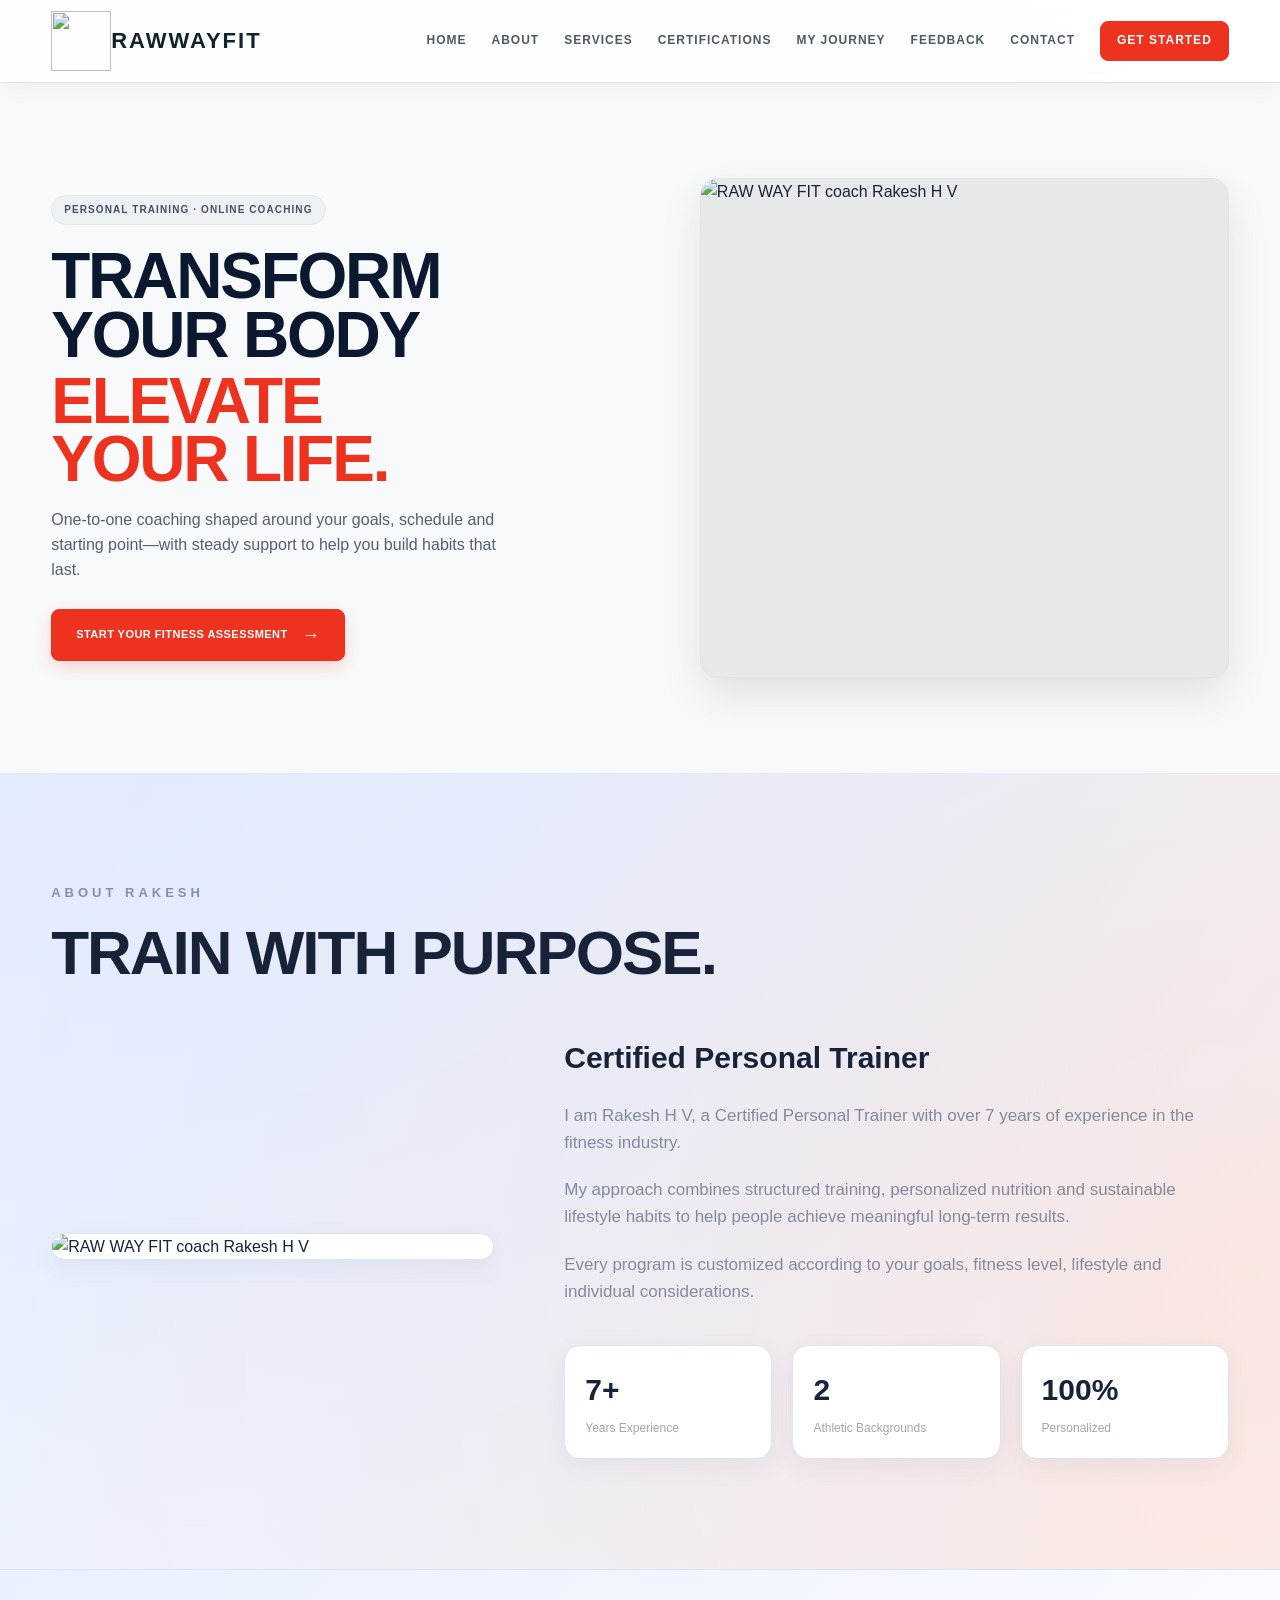
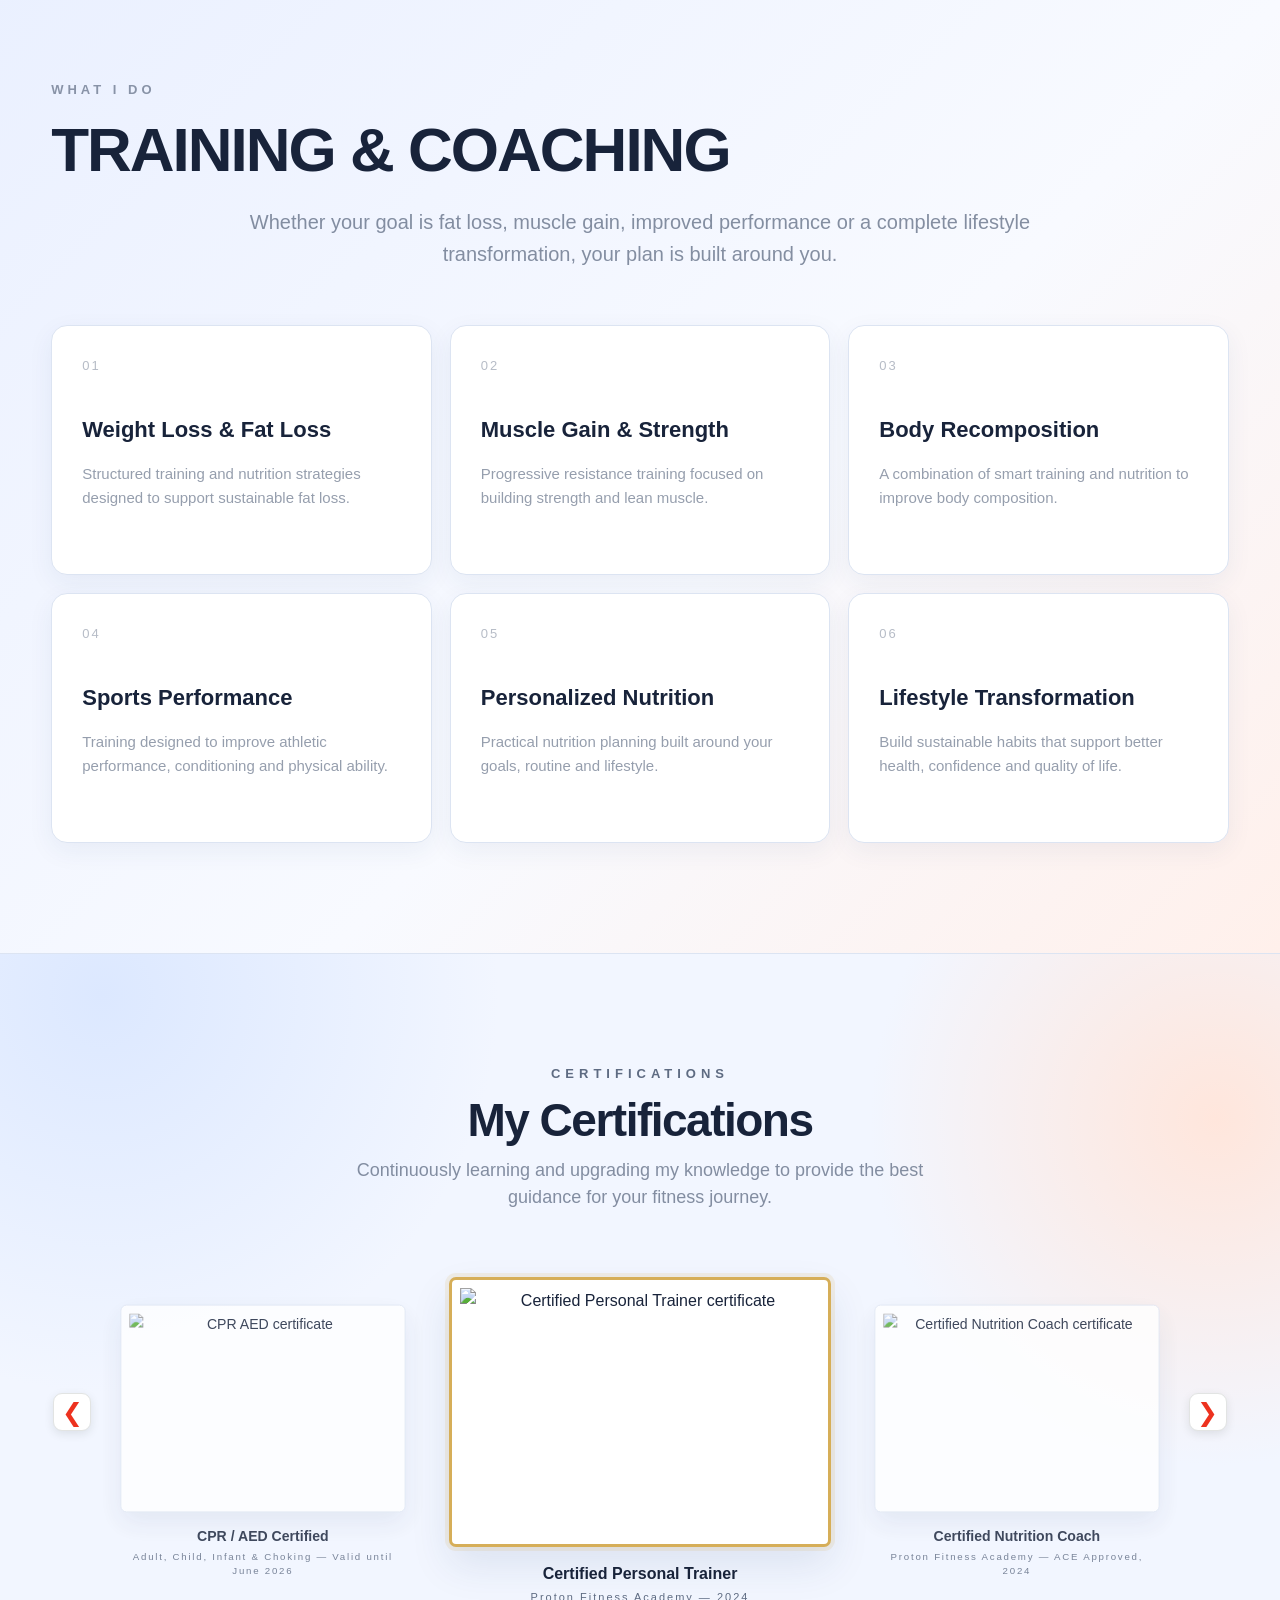
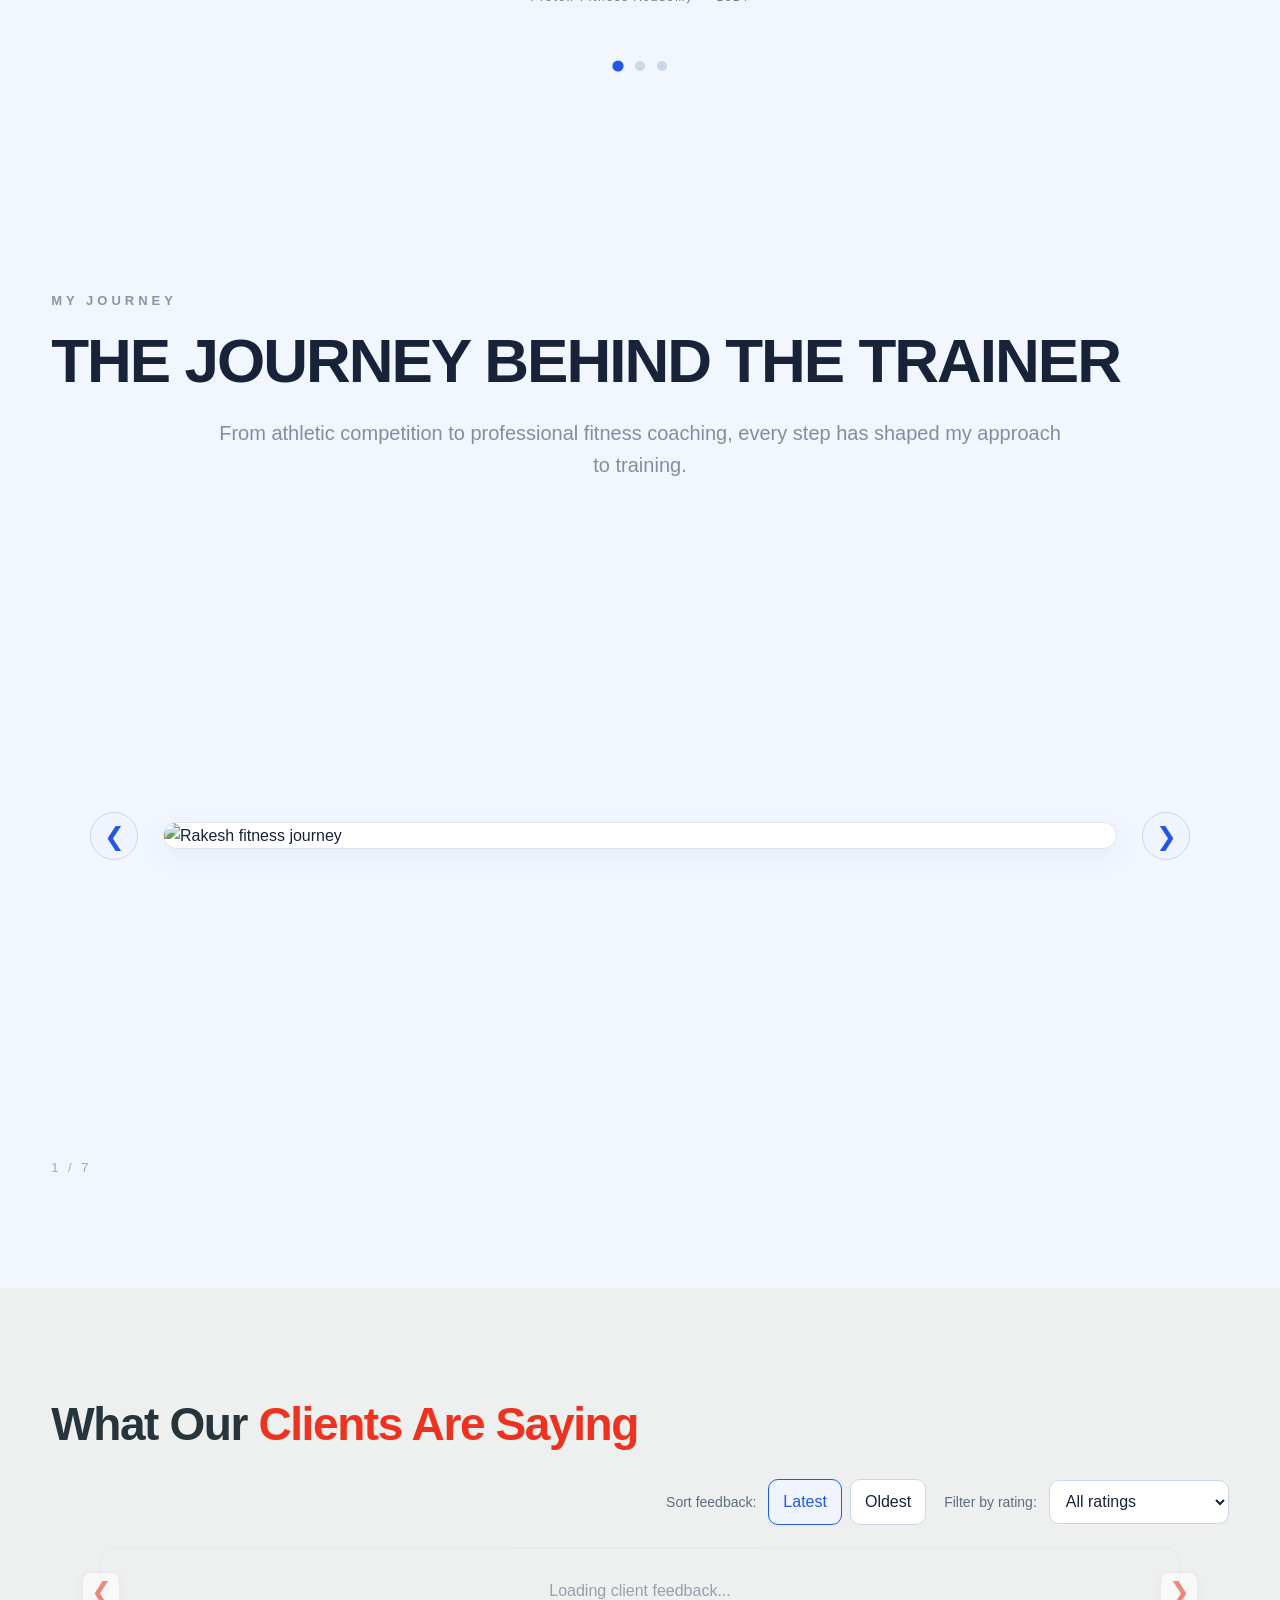
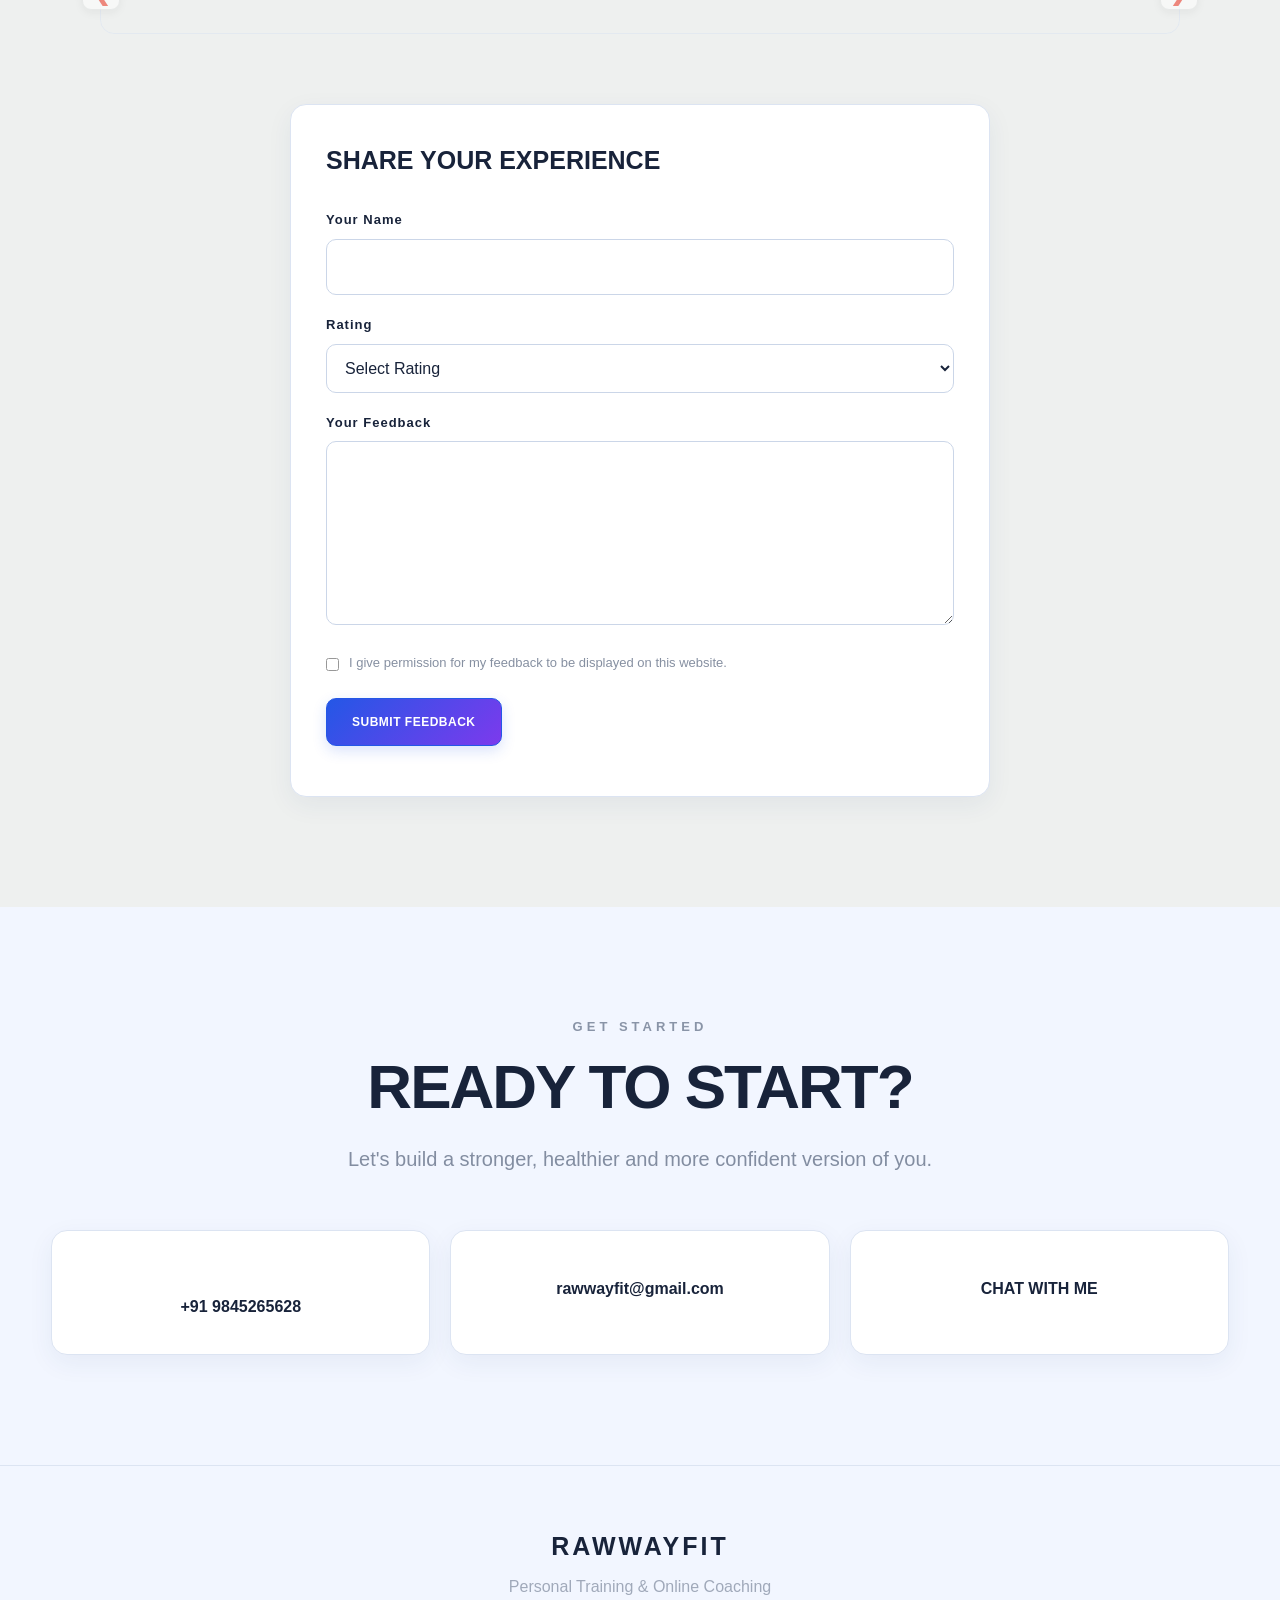
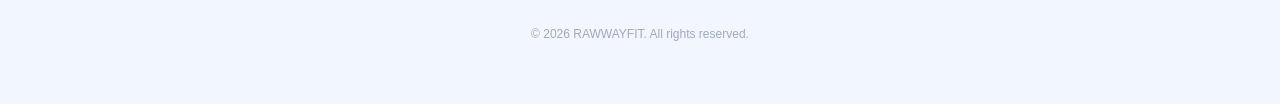
==== commit 1fcef373: "v2.2" ====
--- a/index.html
+++ b/index.html
@@ -71,10 +71,6 @@
         CERTIFICATIONS
       </a>
 
-      <a href="#before-after">
-        BEFORE & AFTER
-      </a>
-
       <a href="#journey">
         MY JOURNEY
       </a>
@@ -136,10 +132,6 @@
 
     <a href="#certifications">
       CERTIFICATIONS
-    </a>
-
-    <a href="#before-after">
-      BEFORE & AFTER
     </a>
 
     <a href="#journey">
@@ -677,198 +669,6 @@
       role="group"
       aria-label="Choose a certificate"
     ></div>
-
-  </div>
-
-</section>
-
-
-
-<!-- =====================================================
-     BEFORE & AFTER
-===================================================== -->
-
-<section
-  id="before-after"
-  class="section dark-section"
->
-
-  <div class="container">
-
-    <p class="eyebrow">
-      TRANSFORMATIONS
-    </p>
-
-
-    <h2>
-      BEFORE & AFTER
-    </h2>
-
-
-    <p class="lead">
-
-      Real progress comes from consistency,
-      discipline and a plan built around the individual.
-
-    </p>
-
-
-    <div class="ba-carousel">
-
-
-      <button
-        type="button"
-        class="carousel-button"
-        id="baPrevious"
-        aria-label="Previous transformation"
-      >
-        &#10094;
-      </button>
-
-
-      <div class="ba-slides">
-
-
-        <!-- TRANSFORMATION 1 -->
-
-        <div class="ba-slide active">
-
-          <div class="ba-images">
-
-            <div>
-
-              <span>
-                Before
-              </span>
-
-              <img
-                src="https://raw.githubusercontent.com/rawwayfit/RWF-Photos/refs/heads/main/images/rakesh-before-1.jpeg"
-                alt="transformation photos"
-              >
-
-            </div>
-
-
-            <div>
-
-              <span>
-                After
-              </span>
-
-              <img
-                src="https://raw.githubusercontent.com/rawwayfit/RWF-Photos/refs/heads/main/images/rakesh-after-1.jpeg"
-                
-                alt="transformation photos"
-              >
-
-            </div>
-
-          </div>
-
-        </div>
-
-
-        <!-- TRANSFORMATION 2 -->
-
-        <div class="ba-slide">
-
-          <div class="ba-images">
-
-            <div>
-
-              <span>
-                Before
-              </span>
-
-              <img
-                src="https://raw.githubusercontent.com/rawwayfit/RWF-Photos/refs/heads/main/images/rakesh-before-2.jpeg"
-                
-                alt="transformation photos"
-              >
-
-            </div>
-
-
-            <div>
-
-              <span>
-                After
-              </span>
-
-              <img
-                src="https://raw.githubusercontent.com/rawwayfit/RWF-Photos/refs/heads/main/images/rakesh-after-2.jpeg"
-                
-                alt="transformation photos"
-              >
-
-            </div>
-
-          </div>
-
-        </div>
-
-
-        <!-- TRANSFORMATION 3 -->
-
-        <div class="ba-slide">
-
-          <div class="ba-images">
-
-            <div>
-
-              <span>
-                Before
-              </span>
-
-              <img
-                src="https://raw.githubusercontent.com/rawwayfit/RWF-Photos/refs/heads/main/images/rakesh-before-3.jpeg"
-                
-                alt="transformation photos"
-              >
-
-            </div>
-
-
-            <div>
-
-              <span>
-                After
-              </span>
-
-              <img
-                src="https://raw.githubusercontent.com/rawwayfit/RWF-Photos/refs/heads/main/images/rakesh-after-3.jpg"
-                
-                alt="transformation photos"
-              >
-
-            </div>
-
-          </div>
-
-        </div>
-
-
-      </div>
-
-
-      <button
-        type="button"
-        class="carousel-button"
-        id="baNext"
-        aria-label="Next transformation"
-      >
-        &#10095;
-      </button>
-
-    </div>
-
-
-    <div
-      class="carousel-counter"
-      id="baCounter"
-    >
-      1 / 3
-    </div>
 
   </div>
 
--- a/style.css
+++ b/style.css
@@ -775,100 +775,6 @@
 
 
 /* =====================================================
-   BEFORE & AFTER
-===================================================== */
-
-.ba-carousel {
-  display: flex;
-
-  align-items: center;
-
-  gap: 25px;
-
-  max-width: 1100px;
-
-  margin: 0 auto;
-}
-
-
-.ba-slides {
-  width: 100%;
-
-  min-height: 500px;
-
-  display: flex;
-
-  align-items: center;
-}
-
-
-.ba-slide {
-  display: none;
-
-  width: 100%;
-
-  animation: carouselFade .5s ease;
-}
-
-
-.ba-slide.active {
-  display: block;
-}
-
-
-.ba-images {
-  display: grid;
-
-  grid-template-columns:
-    1fr
-    1fr;
-
-  gap: 20px;
-}
-
-
-.ba-images > div {
-  position: relative;
-
-  border: 1px solid #333;
-
-  background: #111;
-
-  overflow: hidden;
-}
-
-
-.ba-images span {
-  position: absolute;
-
-  top: 15px;
-
-  left: 15px;
-
-  z-index: 2;
-
-  padding: 6px 10px;
-
-  background: #000;
-
-  font-size: 11px;
-
-  font-weight: 800;
-
-  letter-spacing: 2px;
-}
-
-
-.ba-images img {
-  width: 100%;
-
-  height: 500px;
-
-  object-fit: cover;
-}
-
-
-/* =====================================================
    MY JOURNEY
 ===================================================== */
 
@@ -1464,7 +1370,6 @@
 
 
   .certificate-carousel,
-  .ba-carousel,
   .journey-carousel {
     gap: 8px;
   }
@@ -1487,25 +1392,6 @@
 
   .certificate-slide h3 {
     font-size: 20px;
-  }
-
-
-  .ba-slides {
-    min-height: auto;
-  }
-
-
-  .ba-images {
-    grid-template-columns: 1fr;
-  }
-
-
-  .ba-images img {
-    height: auto;
-
-    max-height: 500px;
-
-    object-fit: contain;
   }
 
 
--- a/rawwayfit-theme.css
+++ b/rawwayfit-theme.css
@@ -1050,7 +1050,139 @@
 }
 
 .rw-admin-theme .login-card {
-  padding: 36px;
+  width: min(100%, 480px);
+  padding: clamp(24px, 5vw, 40px);
+}
+
+.rw-admin-theme #passwordRecoveryScreen .login-card {
+  width: min(100%, 480px);
+}
+
+.rw-admin-theme .login-wrapper {
+  display: flex;
+  align-items: center;
+  justify-content: center;
+  min-height: 100vh;
+  min-height: 100svh;
+  padding: 28px 16px;
+}
+
+.rw-admin-theme .admin-login-brand {
+  display: flex;
+  align-items: center;
+  gap: 0;
+  margin-bottom: 26px;
+}
+
+.rw-admin-theme .admin-login-brand img {
+  display: block;
+  width: 60px;
+  height: 60px;
+  object-fit: contain;
+}
+
+.rw-admin-theme .admin-login-brand span {
+  color: var(--rw-text);
+  font-size: 20px;
+  font-weight: 900;
+  letter-spacing: 2px;
+  line-height: 1;
+}
+
+.rw-admin-theme .admin-login-kicker {
+  margin-bottom: 7px;
+  color: var(--rw-blue);
+  font-size: 12px;
+  font-weight: 800;
+  letter-spacing: 1.5px;
+  text-transform: uppercase;
+}
+
+.rw-admin-theme .login-card h1 {
+  margin-bottom: 9px;
+  font-size: clamp(26px, 5vw, 32px);
+  line-height: 1.15;
+  letter-spacing: -.6px;
+}
+
+.rw-admin-theme .login-card .subtitle {
+  margin-bottom: 26px;
+  font-size: 15px;
+  line-height: 1.5;
+  opacity: 1;
+}
+
+.rw-admin-theme .login-card form {
+  width: 100%;
+}
+
+.rw-admin-theme .login-card .form-group {
+  margin-bottom: 18px;
+}
+
+.rw-admin-theme .login-card .form-group label {
+  margin-bottom: 7px;
+  color: #273651;
+  font-size: 13px;
+  letter-spacing: .2px;
+  opacity: 1;
+}
+
+.rw-admin-theme .login-card .form-group input {
+  width: 100%;
+  min-height: 48px;
+  padding: 12px 13px;
+}
+
+.rw-admin-theme .login-actions {
+  grid-template-columns: 1fr;
+  gap: 10px;
+  margin-top: 22px;
+}
+
+.rw-admin-theme .login-actions button {
+  width: 100%;
+  min-height: 48px;
+  font-size: 14px;
+  font-weight: 800;
+}
+
+.rw-admin-theme .admin-forgot-password {
+  display: block;
+  width: auto;
+  min-height: 0;
+  margin: 14px 0 0 auto;
+  padding: 2px 0;
+  border: 0;
+  border-radius: 4px;
+  background: transparent;
+  color: var(--rw-blue);
+  font-size: 14px;
+  font-weight: 700;
+  letter-spacing: 0;
+  text-align: right;
+  text-decoration: underline;
+  text-underline-offset: 3px;
+  cursor: pointer;
+}
+
+.rw-admin-theme .admin-forgot-password:hover {
+  border-color: transparent;
+  background: transparent;
+  color: var(--rw-purple);
+}
+
+.rw-admin-theme .admin-forgot-password:focus-visible {
+  outline: 3px solid #2457e666;
+  outline-offset: 3px;
+}
+
+.rw-admin-theme .login-message {
+  min-height: 24px;
+  margin-top: 16px;
+  color: var(--rw-muted);
+  font-size: 13px;
+  overflow-wrap: anywhere;
 }
 
 .rw-admin-theme a.stat-card {
@@ -1688,8 +1820,21 @@
   }
 
   .rw-admin-theme .login-card {
-    padding: 28px 22px;
+    padding: 25px 20px;
     border-radius: 16px;
+  }
+
+  .rw-admin-theme .admin-login-brand {
+    margin-bottom: 22px;
+  }
+
+  .rw-admin-theme .admin-login-brand img {
+    width: 52px;
+    height: 52px;
+  }
+
+  .rw-admin-theme .admin-login-brand span {
+    font-size: 18px;
   }
 
   .rw-admin-theme .header-actions button {
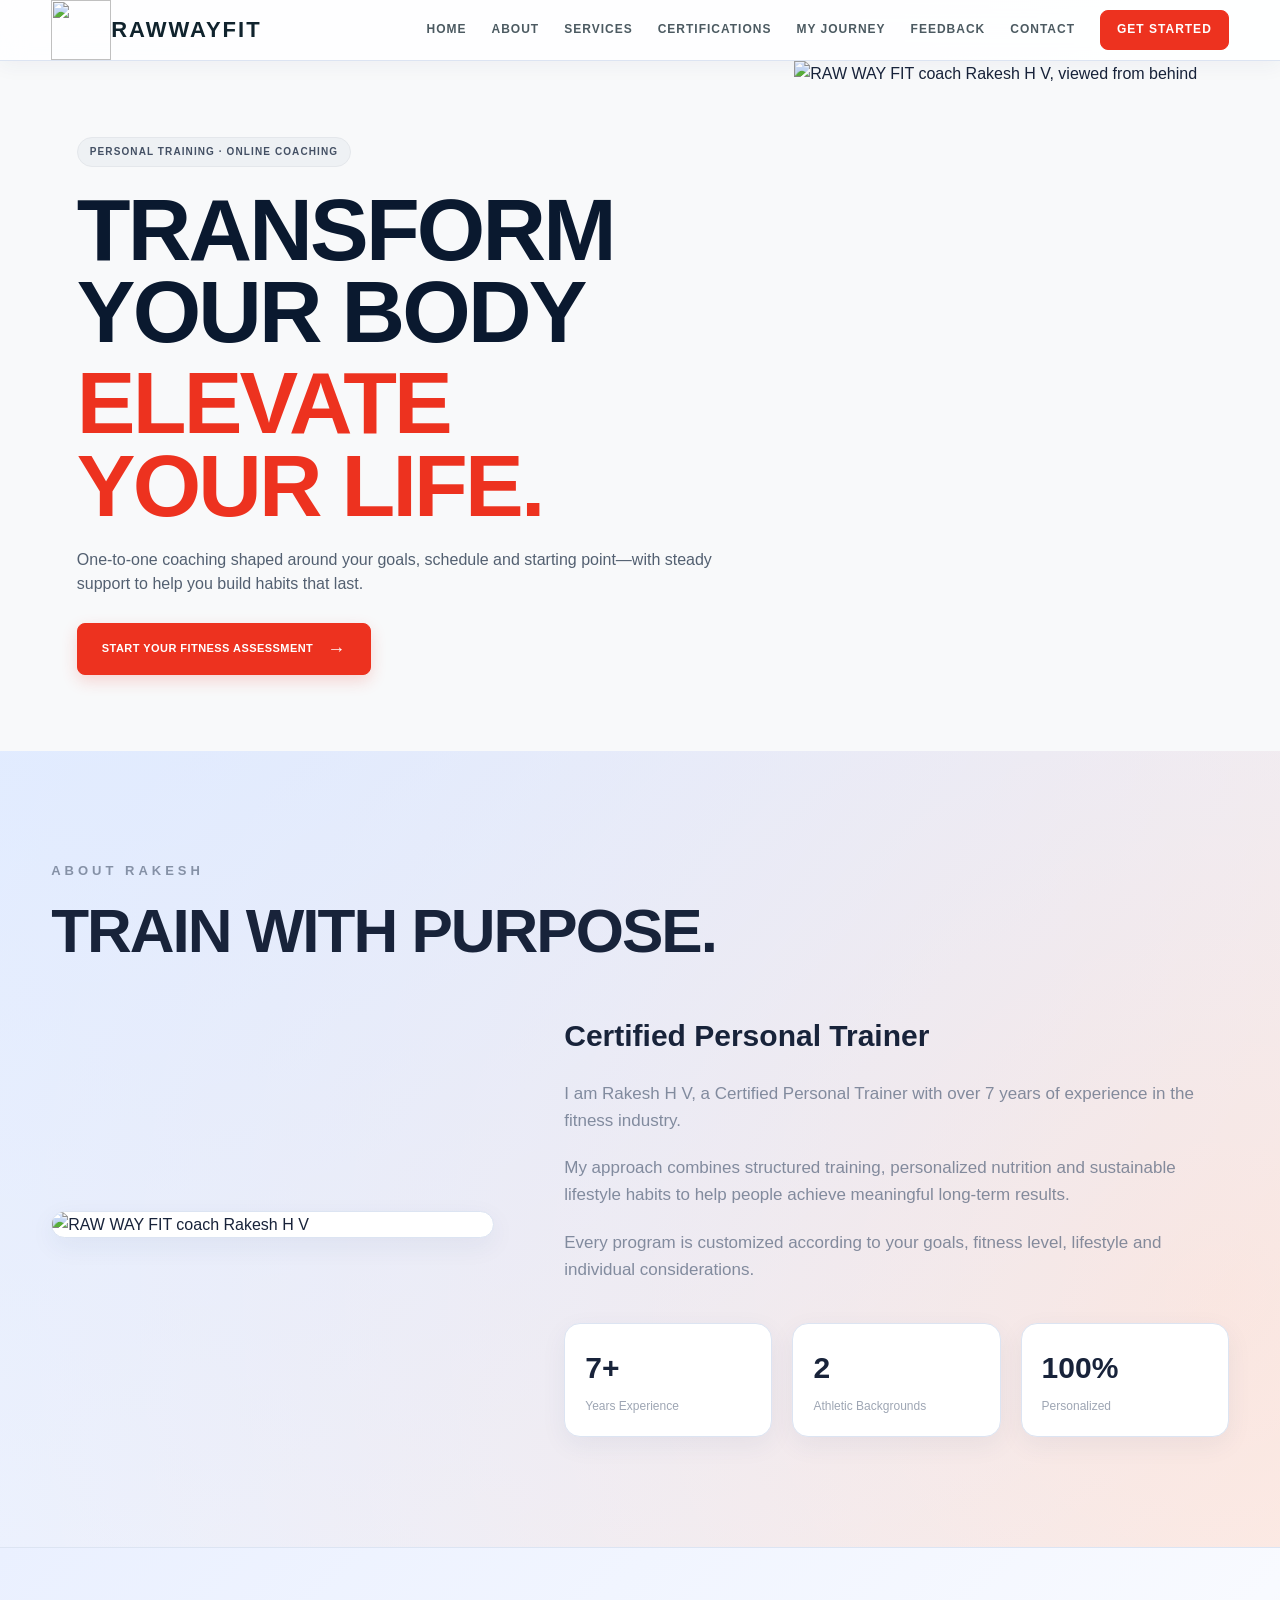
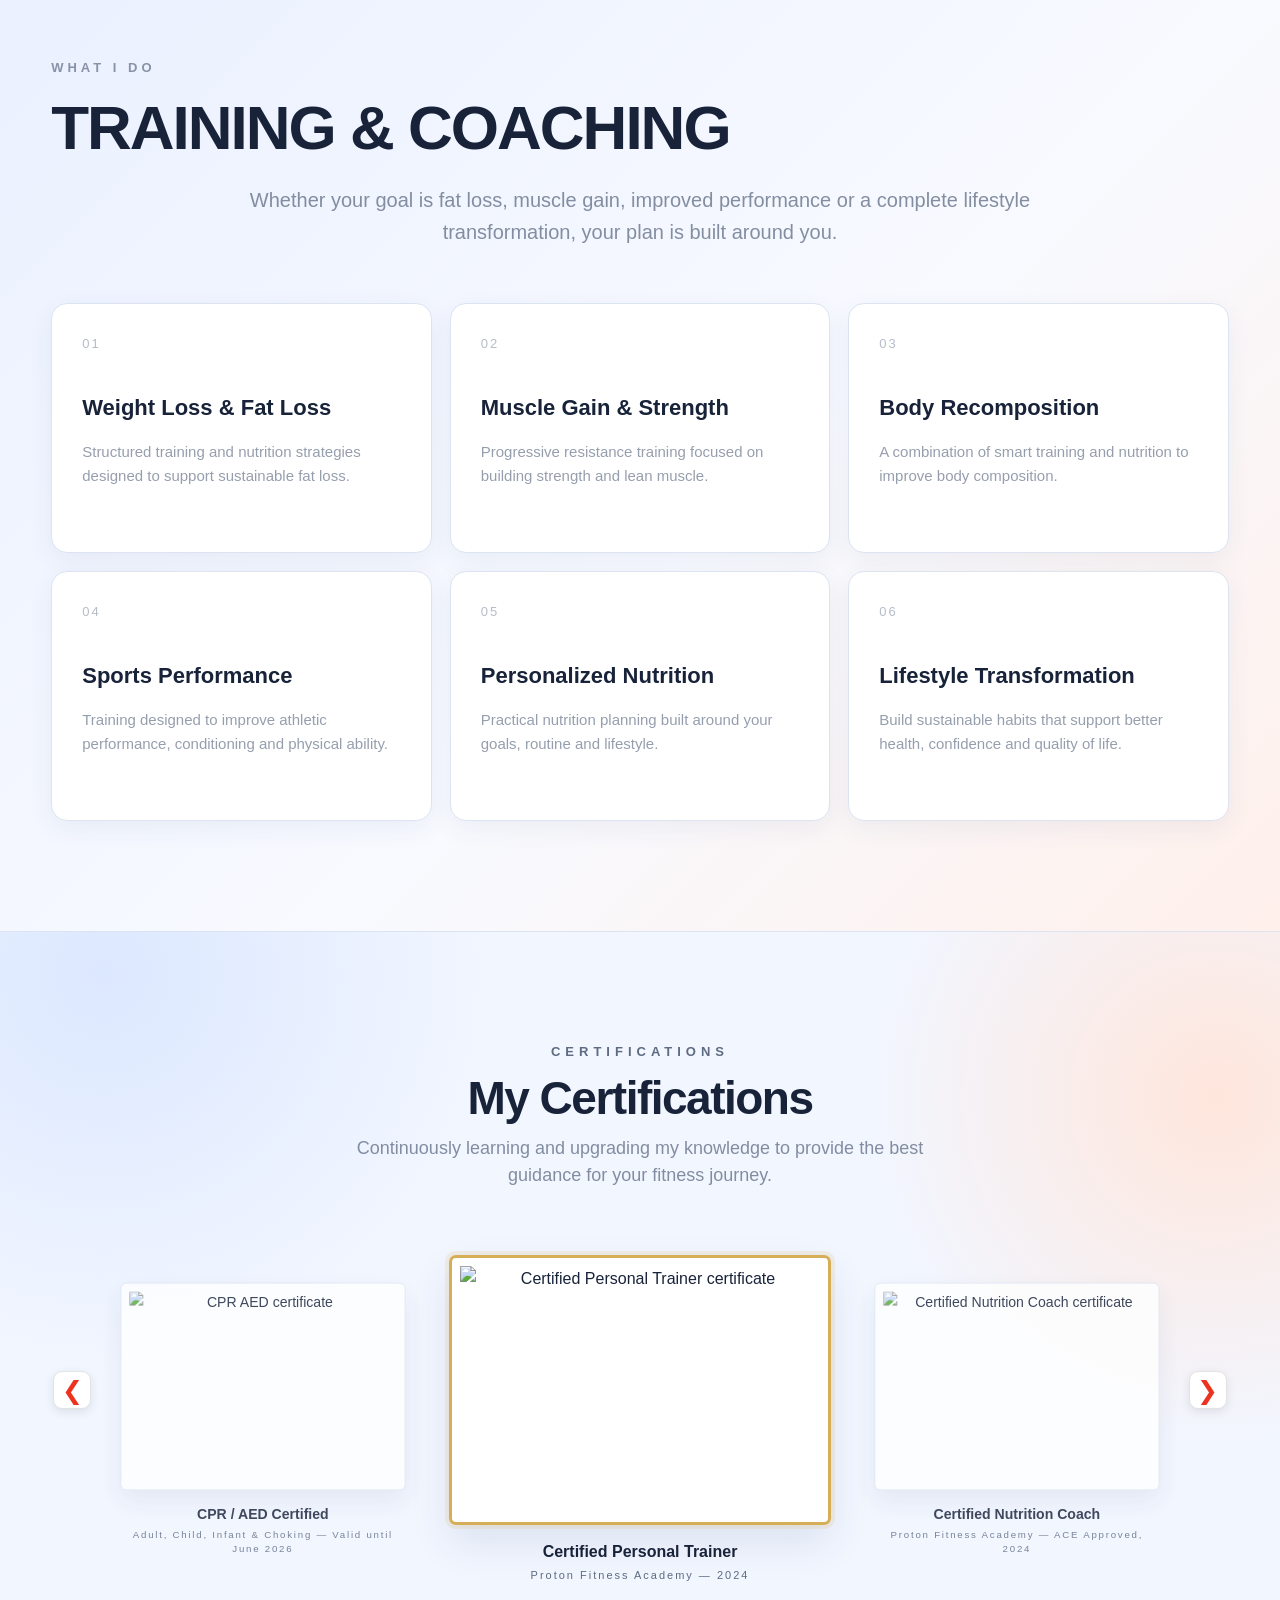
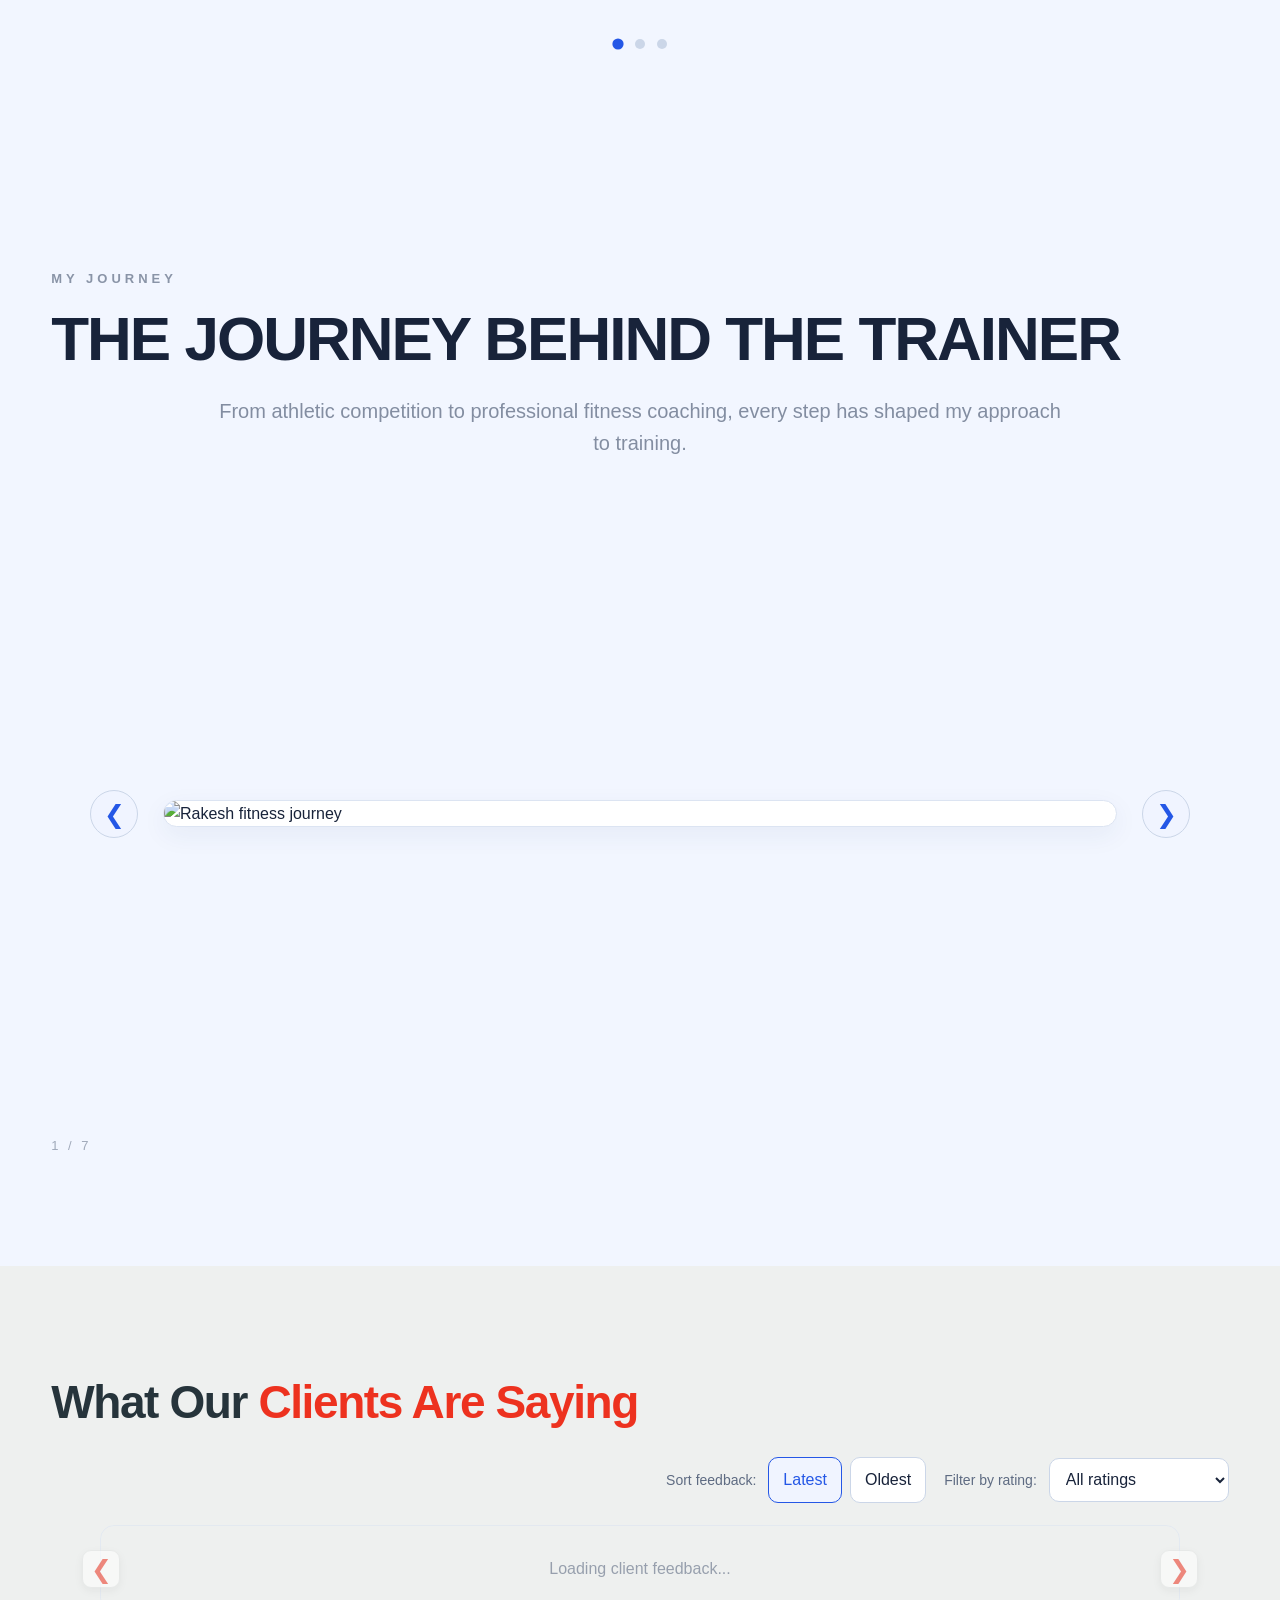
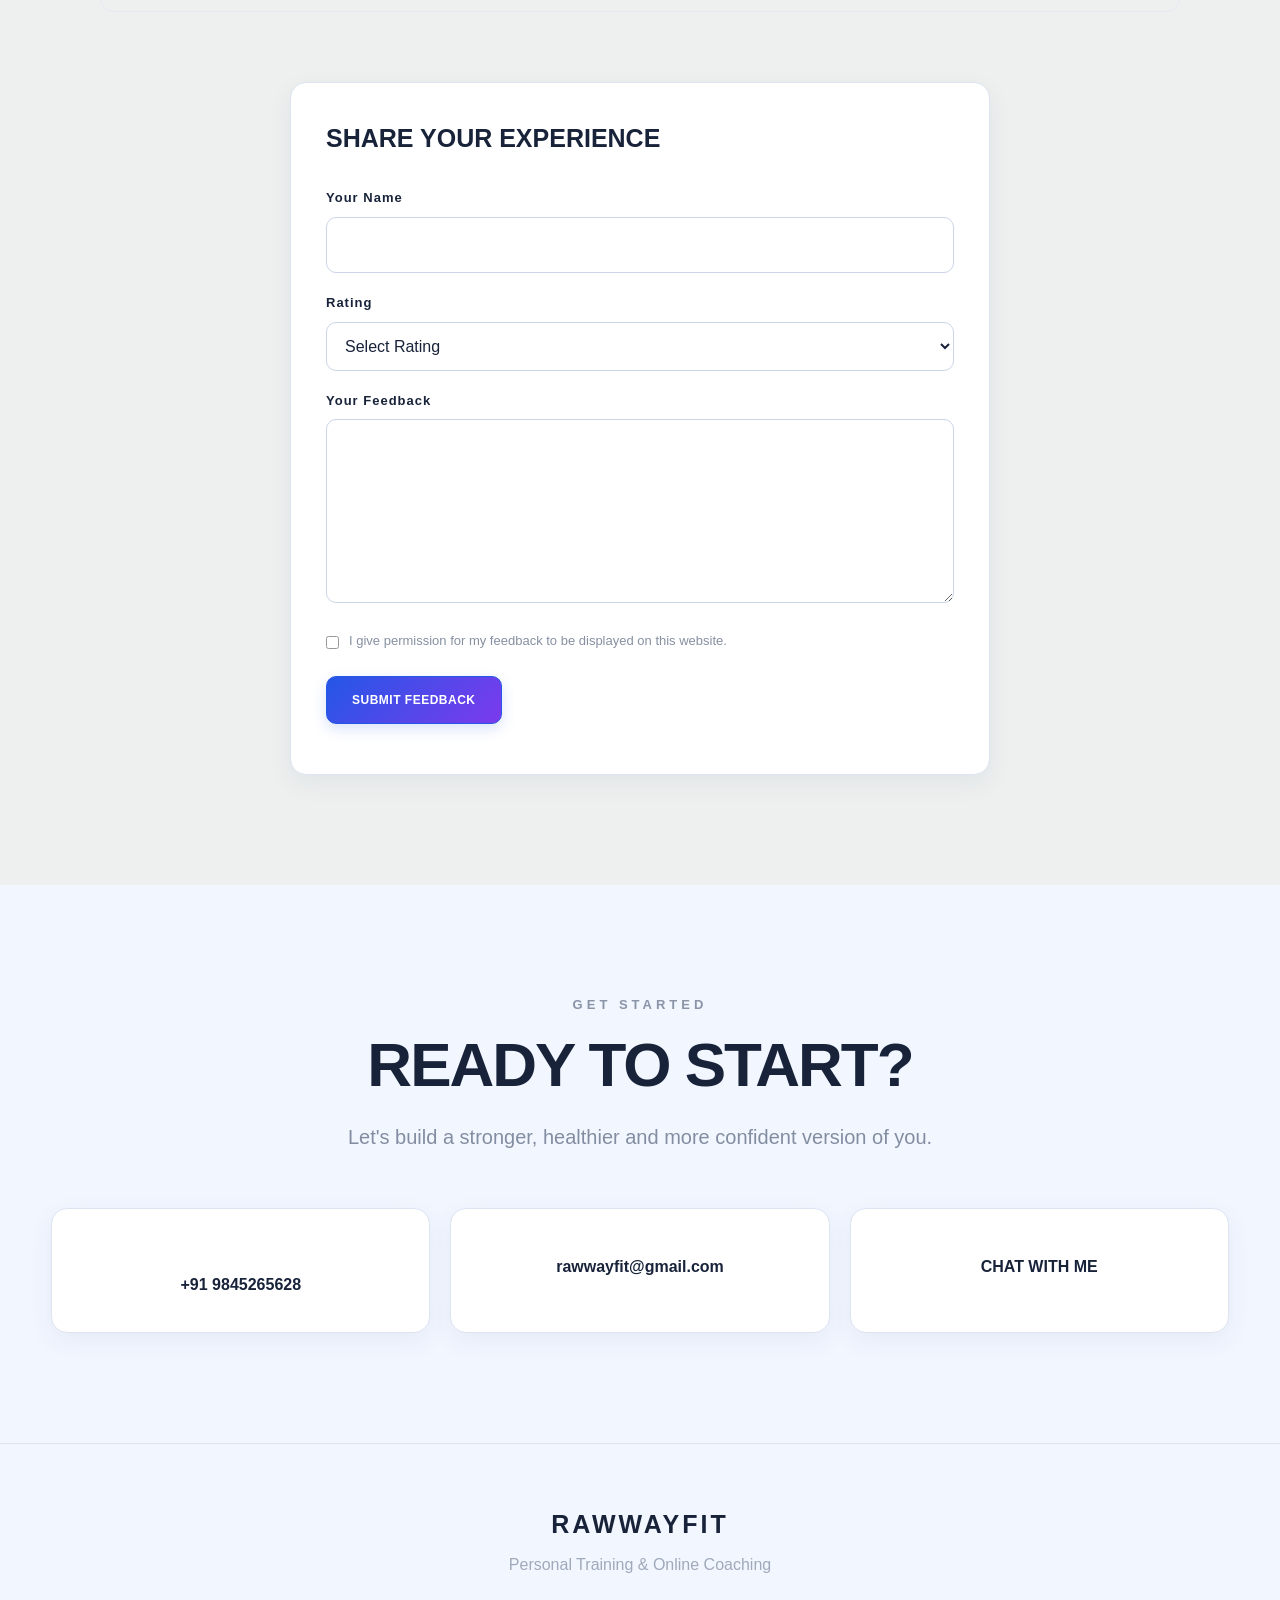
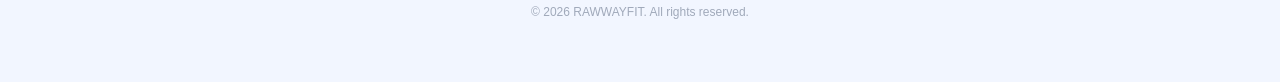
==== commit 98e7669e: "v2.2.2" ====
--- a/index.html
+++ b/index.html
@@ -203,10 +203,10 @@
 
     <figure class="hero-image">
       <img
-        src="https://raw.githubusercontent.com/rawwayfit/RWF-Photos/refs/heads/main/images/about.jpg"
-        alt="RAW WAY FIT coach Rakesh H V"
-        width="1080"
-        height="1440"
+        src="https://raw.githubusercontent.com/rawwayfit/RWF-Photos/refs/heads/main/images/hero-01.png"
+        alt="RAW WAY FIT coach Rakesh H V, viewed from behind"
+        width="768"
+        height="768"
         fetchpriority="high"
         decoding="async"
       >
--- a/rawwayfit-theme.css
+++ b/rawwayfit-theme.css
@@ -671,10 +671,10 @@
   margin-bottom: 20px;
   color: #0a192f;
   font-family: "Arial Black", Arial, Helvetica, sans-serif;
-  font-size: clamp(42px, 5vw, 66px);
+  font-size: clamp(54px, 6.2vw, 78px);
   font-weight: 900;
-  line-height: .91;
-  letter-spacing: -2.2px;
+  line-height: .94;
+  letter-spacing: -2.6px;
   text-transform: uppercase;
 }
 
@@ -739,7 +739,7 @@
   overflow: hidden;
   border: 1px solid #e1e5e9;
   border-radius: 18px;
-  background: #e6e8ea;
+  background: transparent;
   box-shadow: 0 18px 42px #0a192f1a;
   isolation: isolate;
 }
@@ -750,6 +750,137 @@
   max-height: none;
   object-fit: cover;
   object-position: 50% 18%;
+}
+
+@media (min-width: 1001px) {
+  .rw-home-theme .nav-container {
+    min-height: 58px;
+  }
+
+  .rw-home-theme .hero {
+    align-items: stretch;
+  }
+
+  .rw-home-theme #home.hero {
+    min-height: min(690px, calc(100svh - 58px));
+    padding: 0;
+  }
+
+  .rw-home-theme #home .hero-grid {
+    width: min(1180px, 88%);
+    min-height: min(690px, calc(100svh - 58px));
+    grid-template-columns: minmax(0, 1.25fr) minmax(0, .75fr);
+    gap: clamp(24px, 3vw, 36px);
+  }
+
+  .rw-home-theme #home .hero-content {
+    width: 100%;
+    max-width: none;
+    text-align: left;
+  }
+
+  .rw-home-theme #home h1,
+  .rw-home-theme #home .hero-text {
+    max-width: none;
+  }
+
+  .rw-home-theme #home h1 {
+    font-size: clamp(62px, 7.2vw, 88px);
+    line-height: .94;
+    letter-spacing: -2.8px;
+  }
+
+  .rw-home-theme #home .hero-image {
+    align-self: stretch;
+    width: auto;
+    height: auto;
+    margin-right: calc((min(1180px, 88vw) - 100vw) / 2);
+    border: 0;
+    border-radius: 0;
+    box-shadow: none;
+  }
+}
+
+@media (max-width: 1000px) and (min-width: 861px) {
+  .rw-home-theme .header .nav-container {
+    min-height: 55px;
+  }
+
+  .rw-home-theme .logo img {
+    width: 40px;
+    height: 40px;
+  }
+
+  .rw-home-theme .logo-name {
+    font-size: 17px;
+    letter-spacing: 1px;
+  }
+
+  .rw-home-theme .desktop-nav {
+    display: flex;
+    gap: clamp(7px, 1vw, 10px);
+  }
+
+  .rw-home-theme .desktop-nav a {
+    font-size: clamp(8px, 1vw, 9px);
+    letter-spacing: 0;
+    white-space: nowrap;
+  }
+
+  .rw-home-theme .desktop-nav a.nav-assessment {
+    padding: 7px 9px;
+  }
+
+  .rw-home-theme .menu-toggle,
+  .rw-home-theme .mobile-menu {
+    display: none;
+  }
+
+  .rw-home-theme #home.hero {
+    min-height: calc(100svh - 55px);
+    padding: 0;
+  }
+
+  .rw-home-theme #home .hero-grid {
+    width: min(1180px, 88%);
+    min-height: calc(100svh - 55px);
+    grid-template-columns: minmax(0, 1.15fr) minmax(0, .85fr);
+    gap: clamp(24px, 4vw, 36px);
+  }
+
+  .rw-home-theme #home .hero-content {
+    width: 100%;
+    max-width: 100%;
+    text-align: left;
+  }
+
+  .rw-home-theme #home h1,
+  .rw-home-theme #home .hero-text {
+    max-width: none;
+  }
+
+  .rw-home-theme #home .hero-text {
+    margin-left: 0;
+    margin-right: 0;
+  }
+
+  .rw-home-theme #home .hero-buttons {
+    justify-content: flex-start;
+  }
+
+  .rw-home-theme #home h1 {
+    font-size: clamp(52px, 6.2vw, 66px);
+  }
+
+  .rw-home-theme #home .hero-image {
+    align-self: stretch;
+    width: auto;
+    height: auto;
+    margin-right: calc((min(1180px, 88vw) - 100vw) / 2);
+    border: 0;
+    border-radius: 0;
+    box-shadow: none;
+  }
 }
 
 .rw-home-theme .hero-image-caption {
@@ -1326,7 +1457,7 @@
   box-shadow: 0 10px 40px #203b6926;
 }
 
-@media (max-width: 1000px) {
+@media (max-width: 700px) {
   .rw-home-theme #home.hero {
     min-height: auto;
     padding: 54px 0 62px;
@@ -1334,12 +1465,25 @@
 
   .rw-home-theme #home .hero-grid {
     grid-template-columns: minmax(0, 1fr);
-    gap: 32px;
+    gap: 0;
+  }
+
+  .rw-home-theme #home .hero-image {
+    order: -1;
+    border: 0;
+    border-radius: 0;
+    background: transparent;
+    box-shadow: none;
   }
 
   .rw-home-theme #home .hero-content {
     max-width: 680px;
-    text-align: left;
+    text-align: center;
+  }
+
+  .rw-home-theme #home .hero-eyebrow {
+    margin-left: auto;
+    margin-right: auto;
   }
 
   .rw-home-theme #home h1 {
@@ -1347,18 +1491,68 @@
   }
 
   .rw-home-theme #home .hero-text {
-    margin-left: 0;
-    margin-right: 0;
+    margin-left: auto;
+    margin-right: auto;
   }
 
   .rw-home-theme #home .hero-buttons {
-    justify-content: flex-start;
+    align-items: center;
+    justify-content: center;
+  }
+
+  .rw-home-theme #home .hero-buttons .primary-button {
+    text-align: center;
   }
 
   .rw-home-theme #home .hero-image {
     width: min(100%, 680px);
     height: clamp(400px, 58vw, 500px);
     justify-self: center;
+  }
+}
+
+@media (max-width: 860px) and (min-width: 701px) {
+  .rw-home-theme #home.hero {
+    min-height: auto;
+    padding: 48px 0 56px;
+  }
+
+  .rw-home-theme #home .hero-grid {
+    width: min(1180px, 92%);
+    min-height: 0;
+    grid-template-columns: minmax(0, 1fr);
+    gap: 32px;
+  }
+
+  .rw-home-theme #home .hero-content {
+    max-width: 680px;
+    text-align: left;
+  }
+
+  .rw-home-theme #home h1 {
+    font-size: clamp(48px, 6.5vw, 62px);
+    line-height: .96;
+    letter-spacing: -2px;
+  }
+
+  .rw-home-theme #home .hero-text {
+    max-width: 520px;
+    margin-left: 0;
+    margin-right: 0;
+  }
+
+  .rw-home-theme #home .hero-buttons {
+    justify-content: flex-start;
+  }
+
+  .rw-home-theme #home .hero-image {
+    width: min(100%, 680px);
+    height: clamp(320px, 58vw, 500px);
+    justify-self: center;
+    margin: 0;
+    border: 1px solid #e1e5e9;
+    border-radius: 18px;
+    box-shadow: 0 18px 42px #0a192f1a;
   }
 }
 
@@ -1575,7 +1769,7 @@
   }
 
   .rw-home-theme #home .hero-grid {
-    gap: 22px;
+    gap: 0;
   }
 
   .rw-home-theme #home .hero-eyebrow {
@@ -1630,8 +1824,11 @@
   .rw-home-theme #home .hero-image {
     width: 100%;
     height: auto;
-    aspect-ratio: 4 / 3;
-    border-radius: 16px;
+    aspect-ratio: 1;
+  }
+
+  .rw-home-theme #home .hero-image img {
+    object-fit: contain;
   }
 
   .rw-home-theme #services {
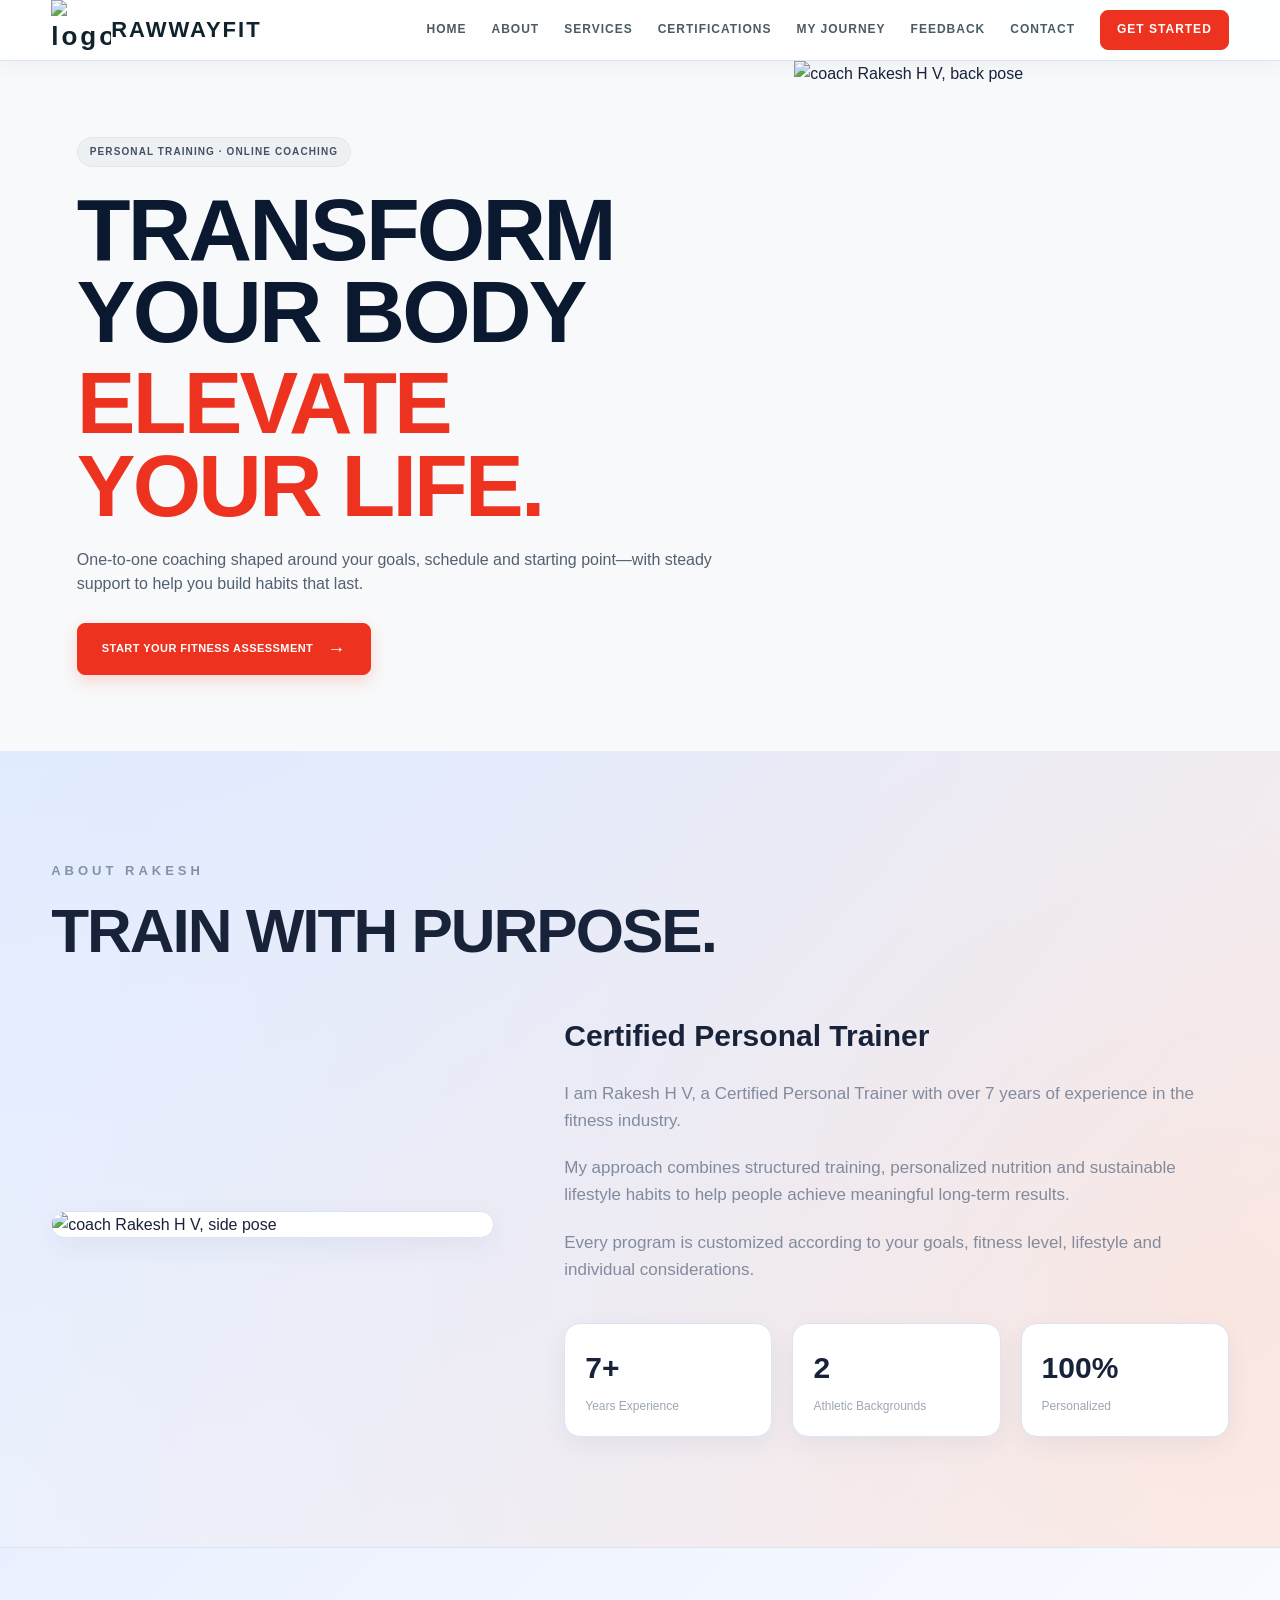
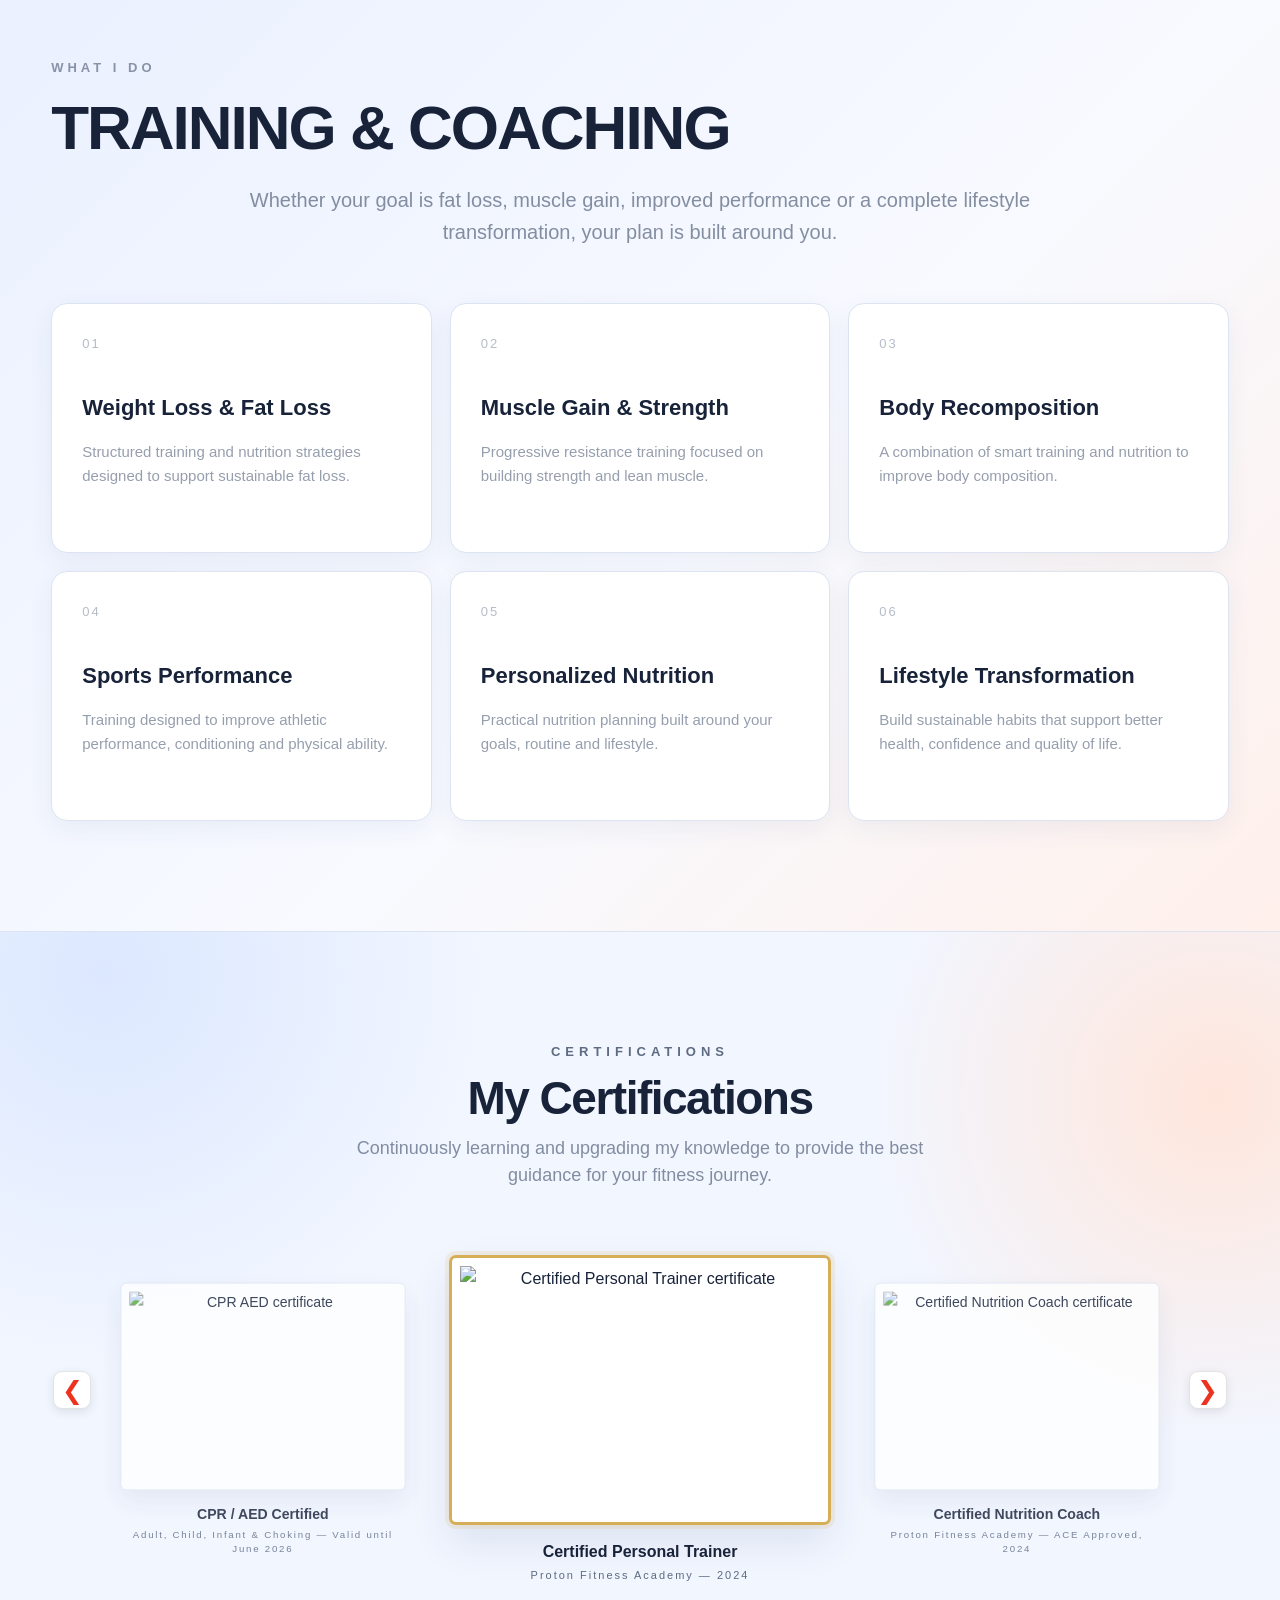
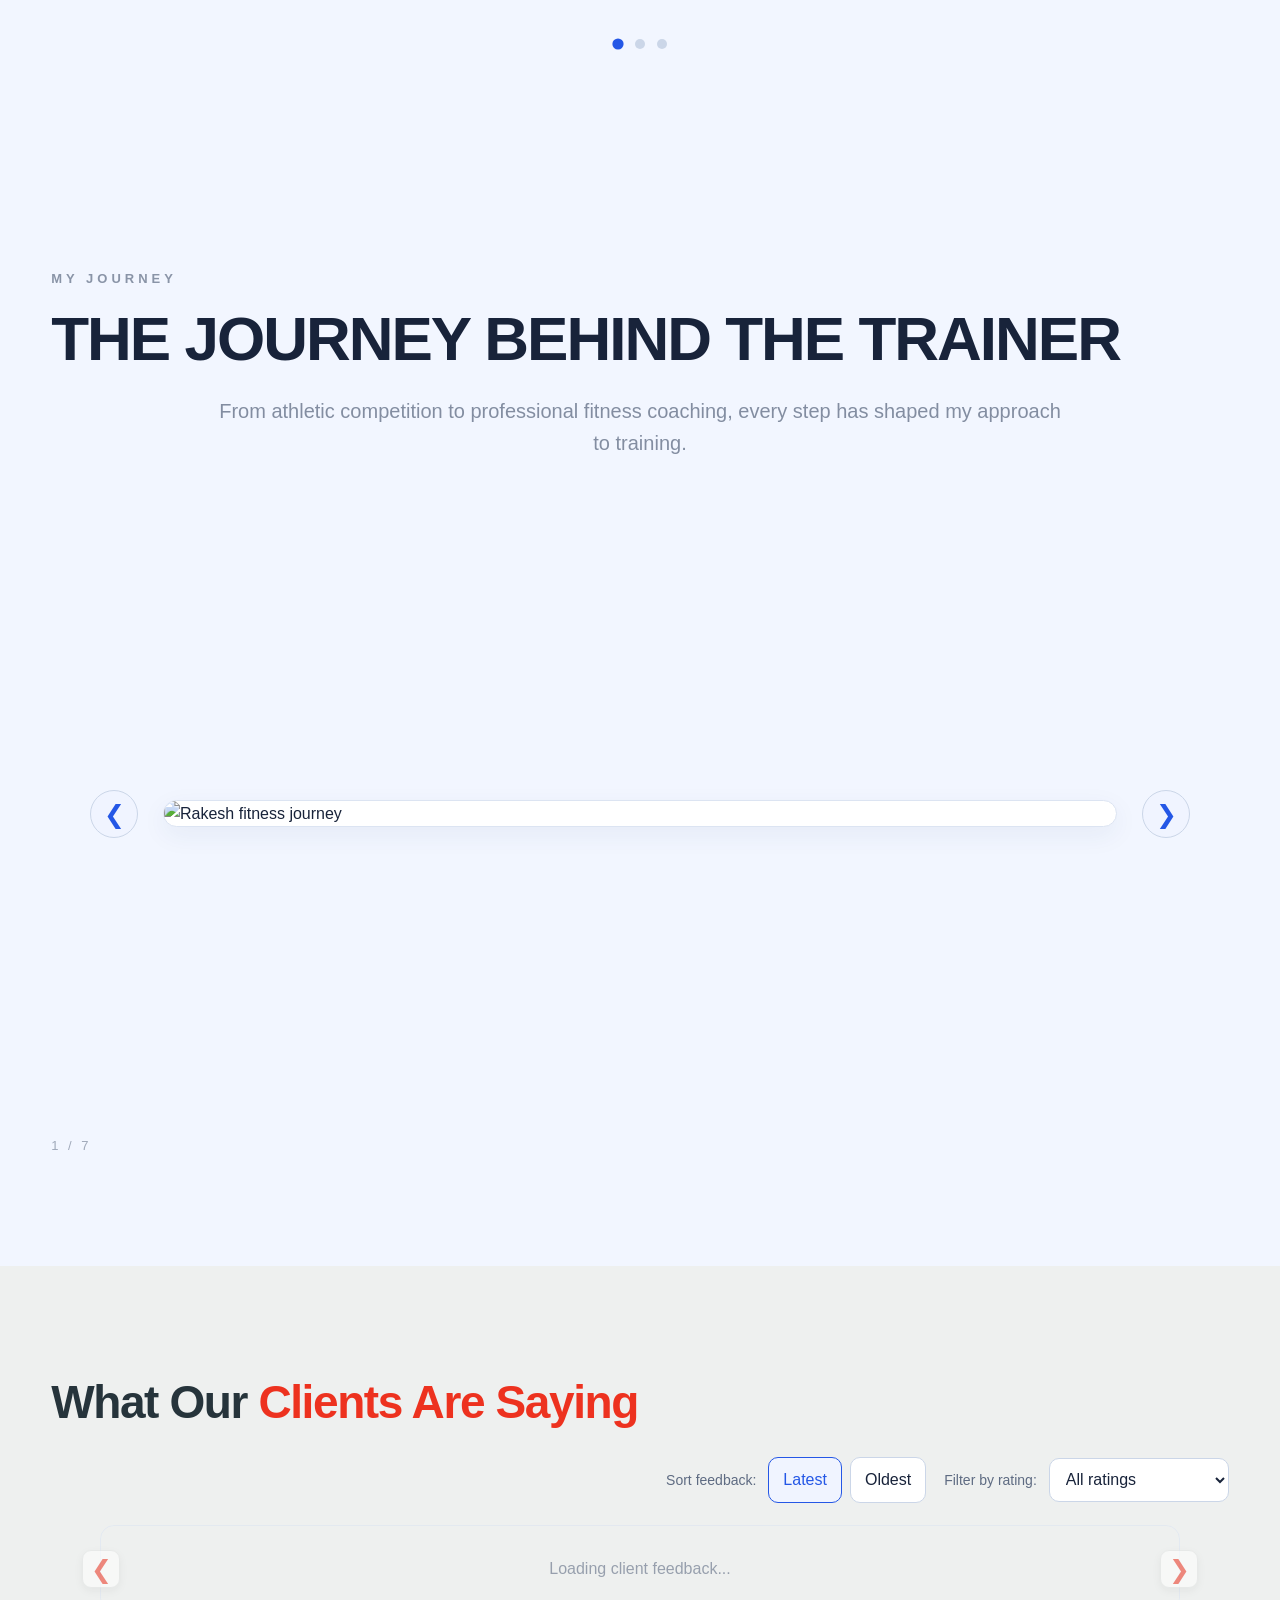
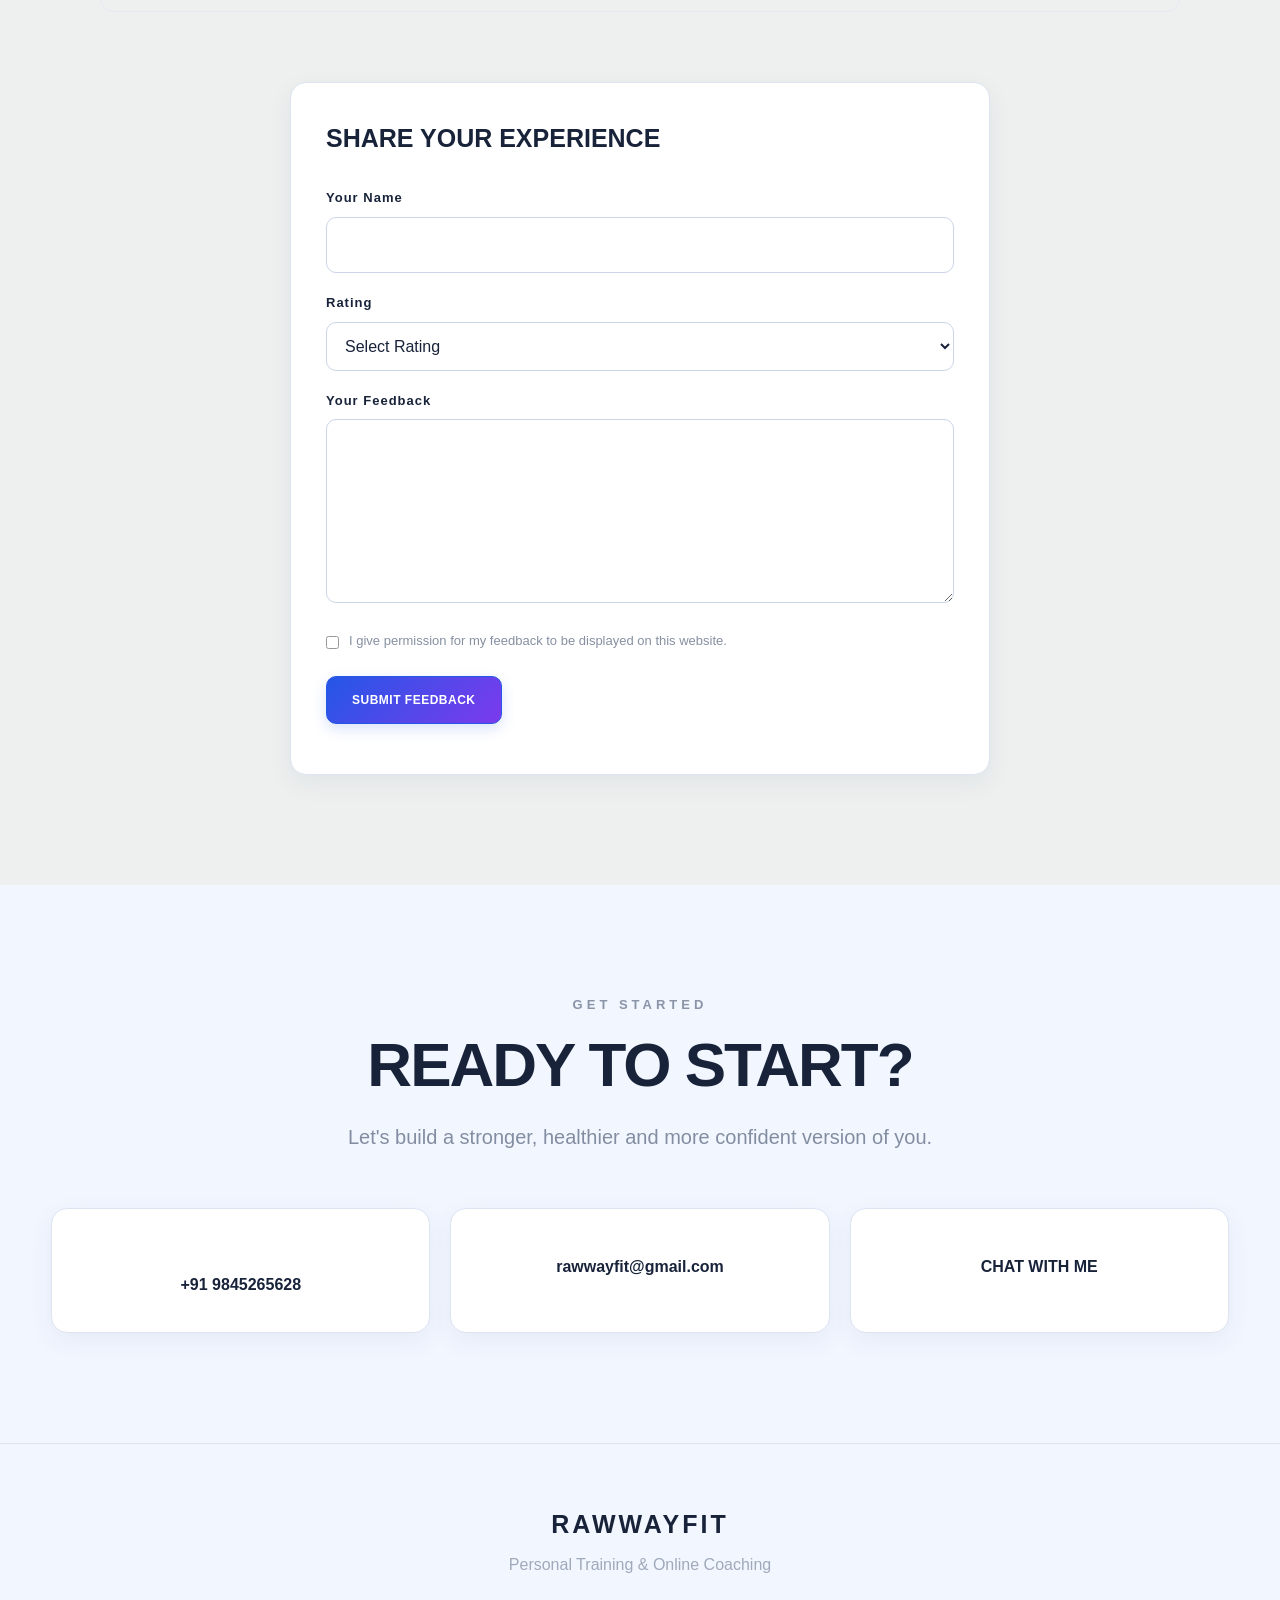
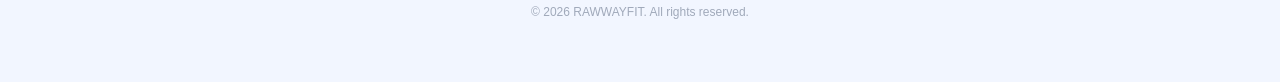
==== commit 07ebef6c: "move the photos to supabase" ====
--- a/index.html
+++ b/index.html
@@ -24,7 +24,7 @@
     href="style.css"
   >
   <link rel="stylesheet" href="rawwayfit-theme.css">
-  <link rel="icon" type="image/png" href="https://raw.githubusercontent.com/rawwayfit/RWF-Photos/refs/heads/main/logo/favicon01.png">
+  <link rel="icon" type="image/png" href="https://wwsiwomvwfqrjufgyfgp.supabase.co/storage/v1/object/public/images/favicon-img/favicon-02.png">
   <link rel="stylesheet" href="https://cdn-uicons.flaticon.com/3.0.0/uicons-brands/css/uicons-brands.css">
   <link rel="stylesheet" href="https://cdn-uicons.flaticon.com/3.0.0/uicons-regular-rounded/css/uicons-regular-rounded.css">
   <link rel="stylesheet" href="https://cdn-uicons.flaticon.com/4.0.0/uicons-solid-rounded/css/uicons-solid-rounded.css">
@@ -48,8 +48,8 @@
       aria-label="RAW WAY FIT home"
     >
       <img
-        src="https://raw.githubusercontent.com/rawwayfit/RWF-Photos/refs/heads/main/logo/main_logo.png"
-        alt=""
+        src="https://wwsiwomvwfqrjufgyfgp.supabase.co/storage/v1/object/public/images/logo-img/main_logo.png"
+        alt="logo"
         width="200"
         height="60"
       >
@@ -203,8 +203,8 @@
 
     <figure class="hero-image">
       <img
-        src="https://raw.githubusercontent.com/rawwayfit/RWF-Photos/refs/heads/main/images/hero-01.png"
-        alt="RAW WAY FIT coach Rakesh H V, viewed from behind"
+        src="https://wwsiwomvwfqrjufgyfgp.supabase.co/storage/v1/object/public/images/hero-photo/hero-01.png"
+        alt="coach Rakesh H V, back pose"
         width="768"
         height="768"
         fetchpriority="high"
@@ -245,8 +245,8 @@
       <figure class="about-image">
 
         <img
-          src="https://raw.githubusercontent.com/rawwayfit/RWF-Photos/refs/heads/main/images/about.jpg"
-          alt="RAW WAY FIT coach Rakesh H V"
+          src="https://wwsiwomvwfqrjufgyfgp.supabase.co/storage/v1/object/public/images/about-img/about.jpg"
+          alt="coach Rakesh H V, side pose"
         >
 
         <figcaption class="hero-image-caption">
@@ -564,7 +564,7 @@
           <div class="certificate-image">
 
             <img
-              src="https://raw.githubusercontent.com/rawwayfit/RWF-Photos/refs/heads/main/certificates/CF_01.png"
+              src="https://wwsiwomvwfqrjufgyfgp.supabase.co/storage/v1/object/public/images/certification-img/CF_01.png"
               alt="Certified Personal Trainer certificate"
             >
 
@@ -590,7 +590,7 @@
           <div class="certificate-image">
 
             <img
-              src="https://raw.githubusercontent.com/rawwayfit/RWF-Photos/refs/heads/main/certificates/CF_03.png"
+              src="https://wwsiwomvwfqrjufgyfgp.supabase.co/storage/v1/object/public/images/certification-img/CF_03.png"
               
               alt="Certified Nutrition Coach certificate"
             >
@@ -617,7 +617,7 @@
           <div class="certificate-image">
 
             <img
-              src="https://raw.githubusercontent.com/rawwayfit/RWF-Photos/refs/heads/main/certificates/CF_02.png"
+              src="https://wwsiwomvwfqrjufgyfgp.supabase.co/storage/v1/object/public/images/certification-img/CF_02.png"
               
               alt="CPR AED certificate"
             >
@@ -725,7 +725,7 @@
         <div class="journey-slide active">
 
           <img
-            src="https://raw.githubusercontent.com/rawwayfit/RWF-Photos/refs/heads/main/images/rakesh-before-1.jpeg"
+            src="https://wwsiwomvwfqrjufgyfgp.supabase.co/storage/v1/object/public/images/journey-img/rakesh-before-1.jpeg"
             alt="Rakesh fitness journey"
           >
 
@@ -735,7 +735,7 @@
         <div class="journey-slide">
 
           <img
-            src="https://raw.githubusercontent.com/rawwayfit/RWF-Photos/refs/heads/main/images/rakesh-after-1.jpeg"
+            src="https://wwsiwomvwfqrjufgyfgp.supabase.co/storage/v1/object/public/images/journey-img/rakesh-after-1.jpeg"
             
             alt="Rakesh fitness journey"
           >
@@ -746,7 +746,7 @@
         <div class="journey-slide">
 
           <img
-            src="https://raw.githubusercontent.com/rawwayfit/RWF-Photos/refs/heads/main/images/rakesh-before-2.jpeg"
+            src="https://wwsiwomvwfqrjufgyfgp.supabase.co/storage/v1/object/public/images/journey-img/rakesh-before-2.jpeg"
            
             alt="Rakesh fitness journey"
           >
@@ -757,7 +757,7 @@
         <div class="journey-slide">
 
           <img
-            src="https://raw.githubusercontent.com/rawwayfit/RWF-Photos/refs/heads/main/images/rakesh-after-2.jpeg"
+            src="https://wwsiwomvwfqrjufgyfgp.supabase.co/storage/v1/object/public/images/journey-img/rakesh-after-2.jpeg"
             
             alt="Rakesh fitness journey"
           >
@@ -768,7 +768,7 @@
         <div class="journey-slide">
 
           <img
-            src="https://raw.githubusercontent.com/rawwayfit/RWF-Photos/refs/heads/main/images/rakesh-before-3.jpeg"
+            src="https://wwsiwomvwfqrjufgyfgp.supabase.co/storage/v1/object/public/images/journey-img/rakesh-before-3.jpeg"
             
             alt="Rakesh fitness journey"
           >
@@ -779,7 +779,7 @@
         <div class="journey-slide">
 
           <img
-            src="https://raw.githubusercontent.com/rawwayfit/RWF-Photos/refs/heads/main/images/rakesh-after-3.jpg"
+            src="https://wwsiwomvwfqrjufgyfgp.supabase.co/storage/v1/object/public/images/journey-img/rakesh-after-3.jpg"
             
             alt="Rakesh fitness journey"
           >
@@ -790,7 +790,7 @@
         <div class="journey-slide">
 
           <img
-            src="https://raw.githubusercontent.com/rawwayfit/RWF-Photos/refs/heads/main/images/rakesh-before-4.jpeg"
+            src="https://wwsiwomvwfqrjufgyfgp.supabase.co/storage/v1/object/public/images/journey-img/rakesh-before-4.jpeg"
             
             alt="Rakesh fitness journey"
           >
--- a/rawwayfit-theme.css
+++ b/rawwayfit-theme.css
@@ -551,6 +551,17 @@
   border-radius: 16px;
   background: var(--rw-panel);
   box-shadow: 0 8px 26px #203b6910;
+}
+
+.rw-home-theme .about-stats div {
+  transition: transform .2s ease, border-color .2s ease, background-color .2s ease, box-shadow .2s ease;
+}
+
+.rw-home-theme .about-stats div:hover {
+  transform: translateY(-5px);
+  border-color: #b7c8f5;
+  background: #f7f9ff;
+  box-shadow: 0 14px 30px #203b6926;
 }
 
 .rw-home-theme .about-stats span,
@@ -2073,3 +2084,100 @@
     max-width: 110px;
   }
 }
+
+@media (max-device-width: 700px) {
+  .rw-home-theme .desktop-nav {
+    display: none;
+  }
+
+  .rw-home-theme .menu-toggle {
+    display: flex;
+  }
+
+  .rw-home-theme #home.hero {
+    min-height: auto;
+    padding: 28px 0 34px;
+  }
+
+  .rw-home-theme #home .hero-grid {
+    width: min(1180px, 92%);
+    min-height: 0;
+    grid-template-columns: minmax(0, 1fr);
+    gap: 0;
+  }
+
+  .rw-home-theme #home .hero-image {
+    order: -1;
+    width: 100%;
+    height: auto;
+    aspect-ratio: 1;
+    justify-self: center;
+    border: 0;
+    border-radius: 0;
+    background: transparent;
+    box-shadow: none;
+  }
+
+  .rw-home-theme #home .hero-image img {
+    object-fit: contain;
+  }
+
+  .rw-home-theme #home .hero-content {
+    width: 100%;
+    max-width: none;
+    text-align: center;
+  }
+
+  .rw-home-theme #home .hero-eyebrow {
+    margin-right: auto;
+    margin-left: auto;
+  }
+
+  .rw-home-theme #home h1 {
+    max-width: none;
+    margin-bottom: 16px;
+    font-size: clamp(35px, 9.4vw, 40px);
+    line-height: .98;
+    letter-spacing: -1.4px;
+  }
+
+  .rw-home-theme #home h1 span {
+    margin-top: 5px;
+  }
+
+  .rw-home-theme #home .hero-text {
+    max-width: 520px;
+    margin: 0 auto 20px;
+    font-size: 14px;
+  }
+
+  .rw-home-theme #home .hero-buttons {
+    align-items: center;
+    justify-content: center;
+    width: 100%;
+  }
+
+  .rw-home-theme #home .hero-buttons .primary-button {
+    width: 100%;
+    max-width: 100%;
+    min-height: 54px;
+    justify-content: center;
+    text-align: center;
+  }
+}
+
+.rw-home-theme button:not(:disabled),
+.rw-admin-theme button:not(:disabled),
+.rw-home-theme .button {
+  transition: transform .2s ease, background-color .2s ease, border-color .2s ease, color .2s ease;
+}
+
+.rw-home-theme button:not(:disabled):hover,
+.rw-admin-theme button:not(:disabled):hover,
+.rw-home-theme .button:hover {
+  transform: translateY(-2px);
+}
+
+.rw-home-theme #certifications .certificate-carousel > .carousel-button:hover:not(:disabled) {
+  transform: translateY(calc(-50% - 2px));
+}
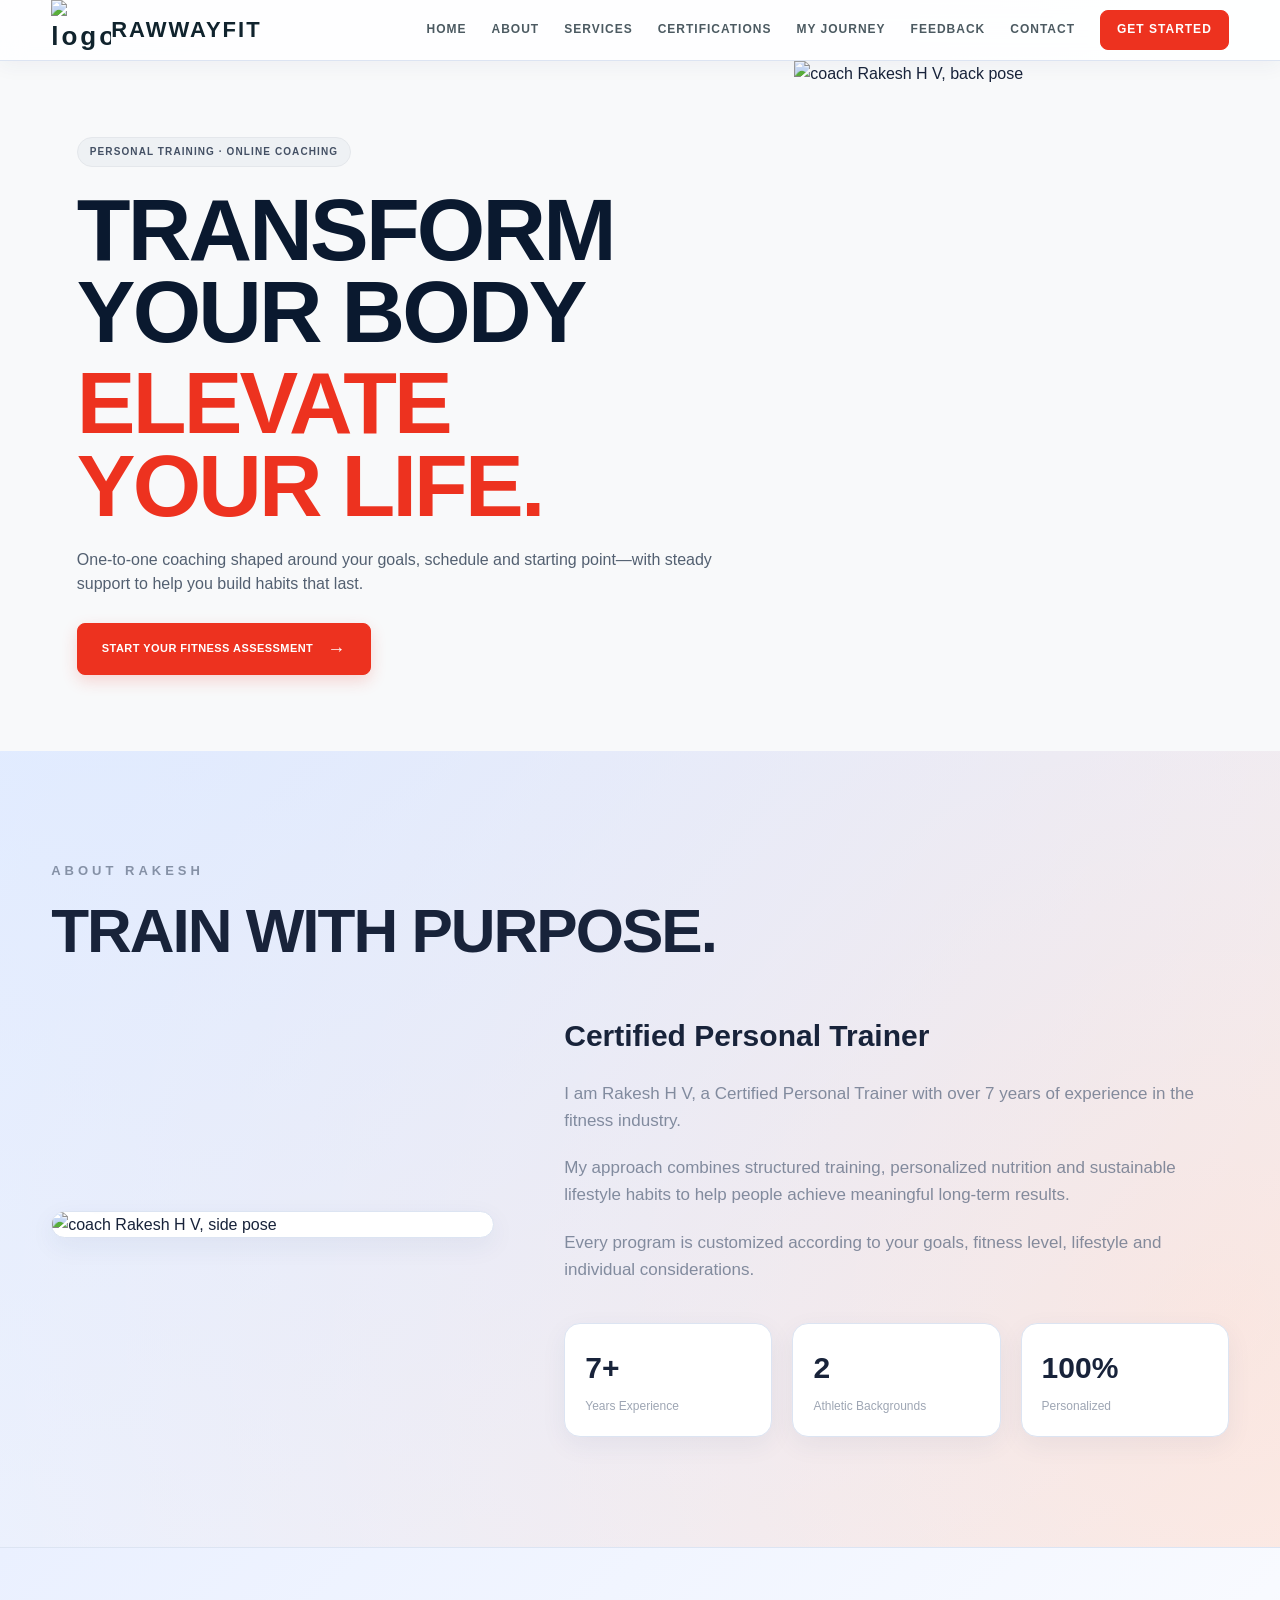
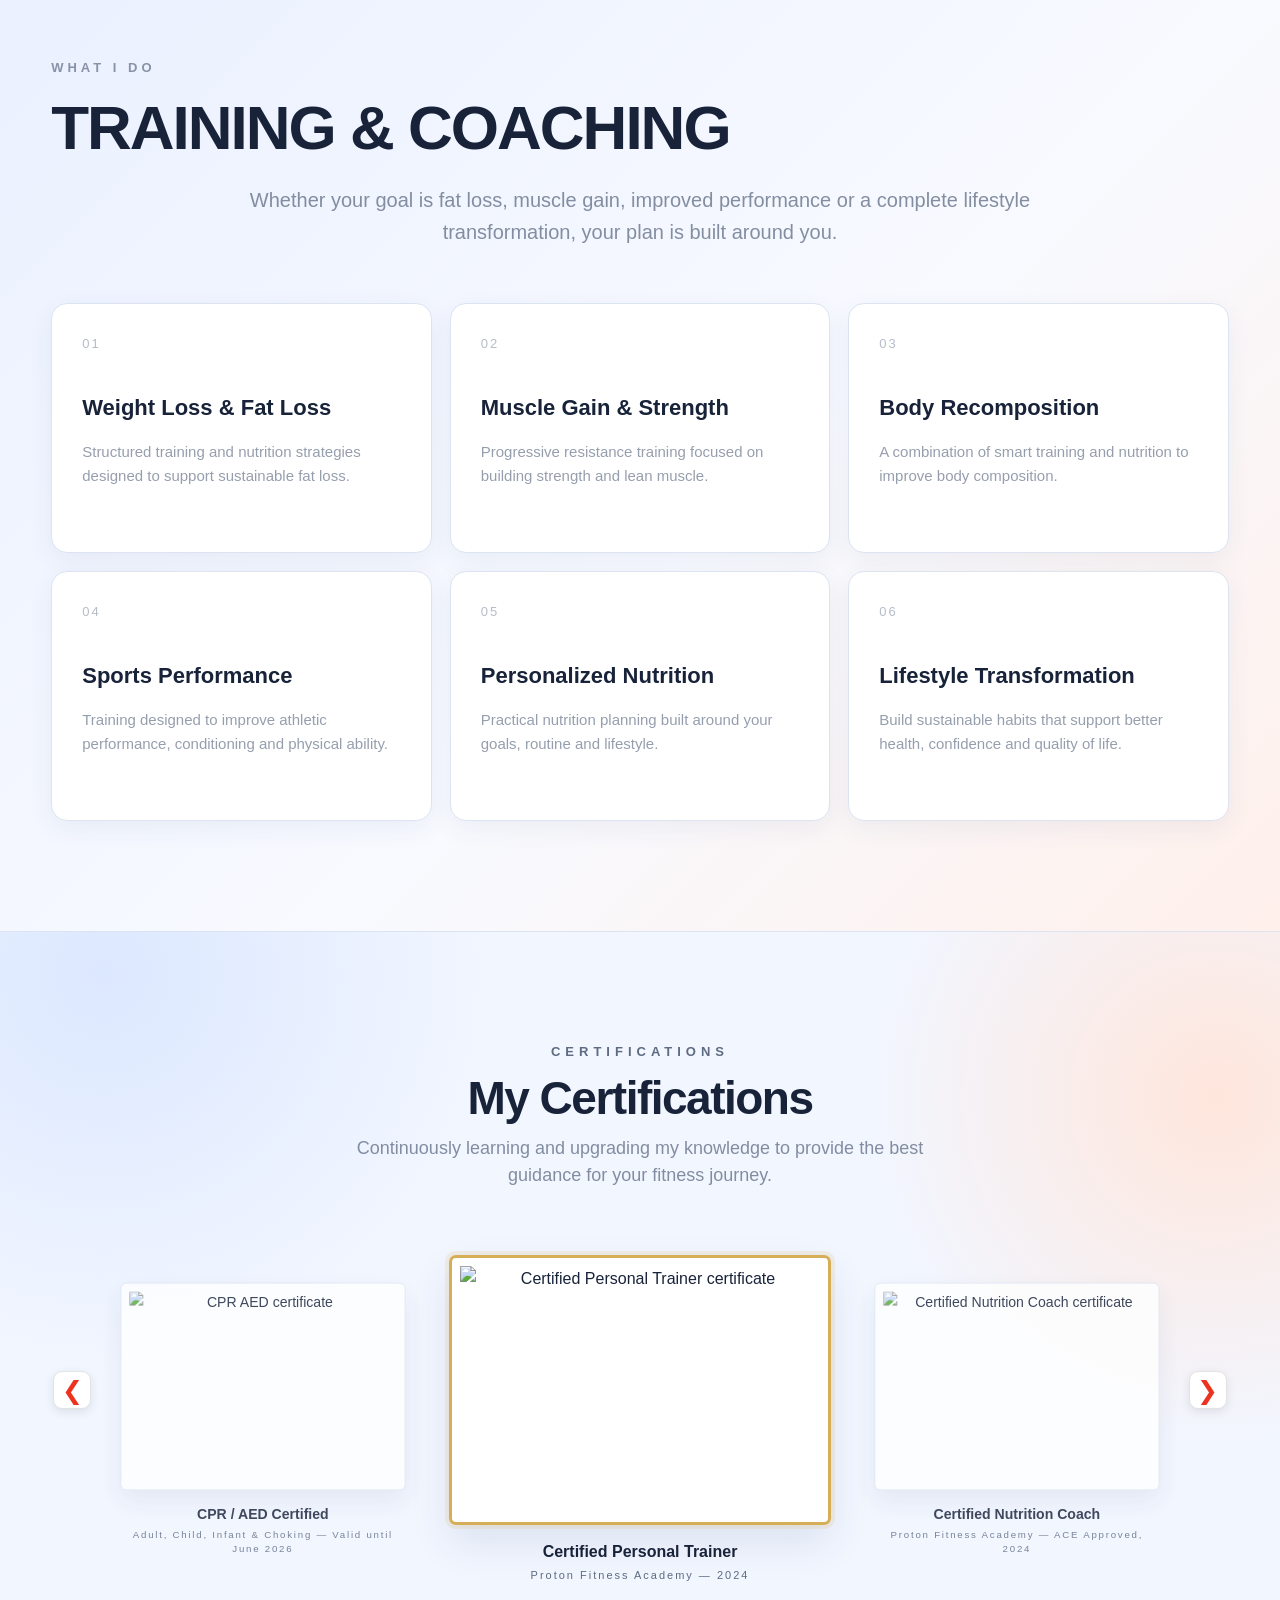
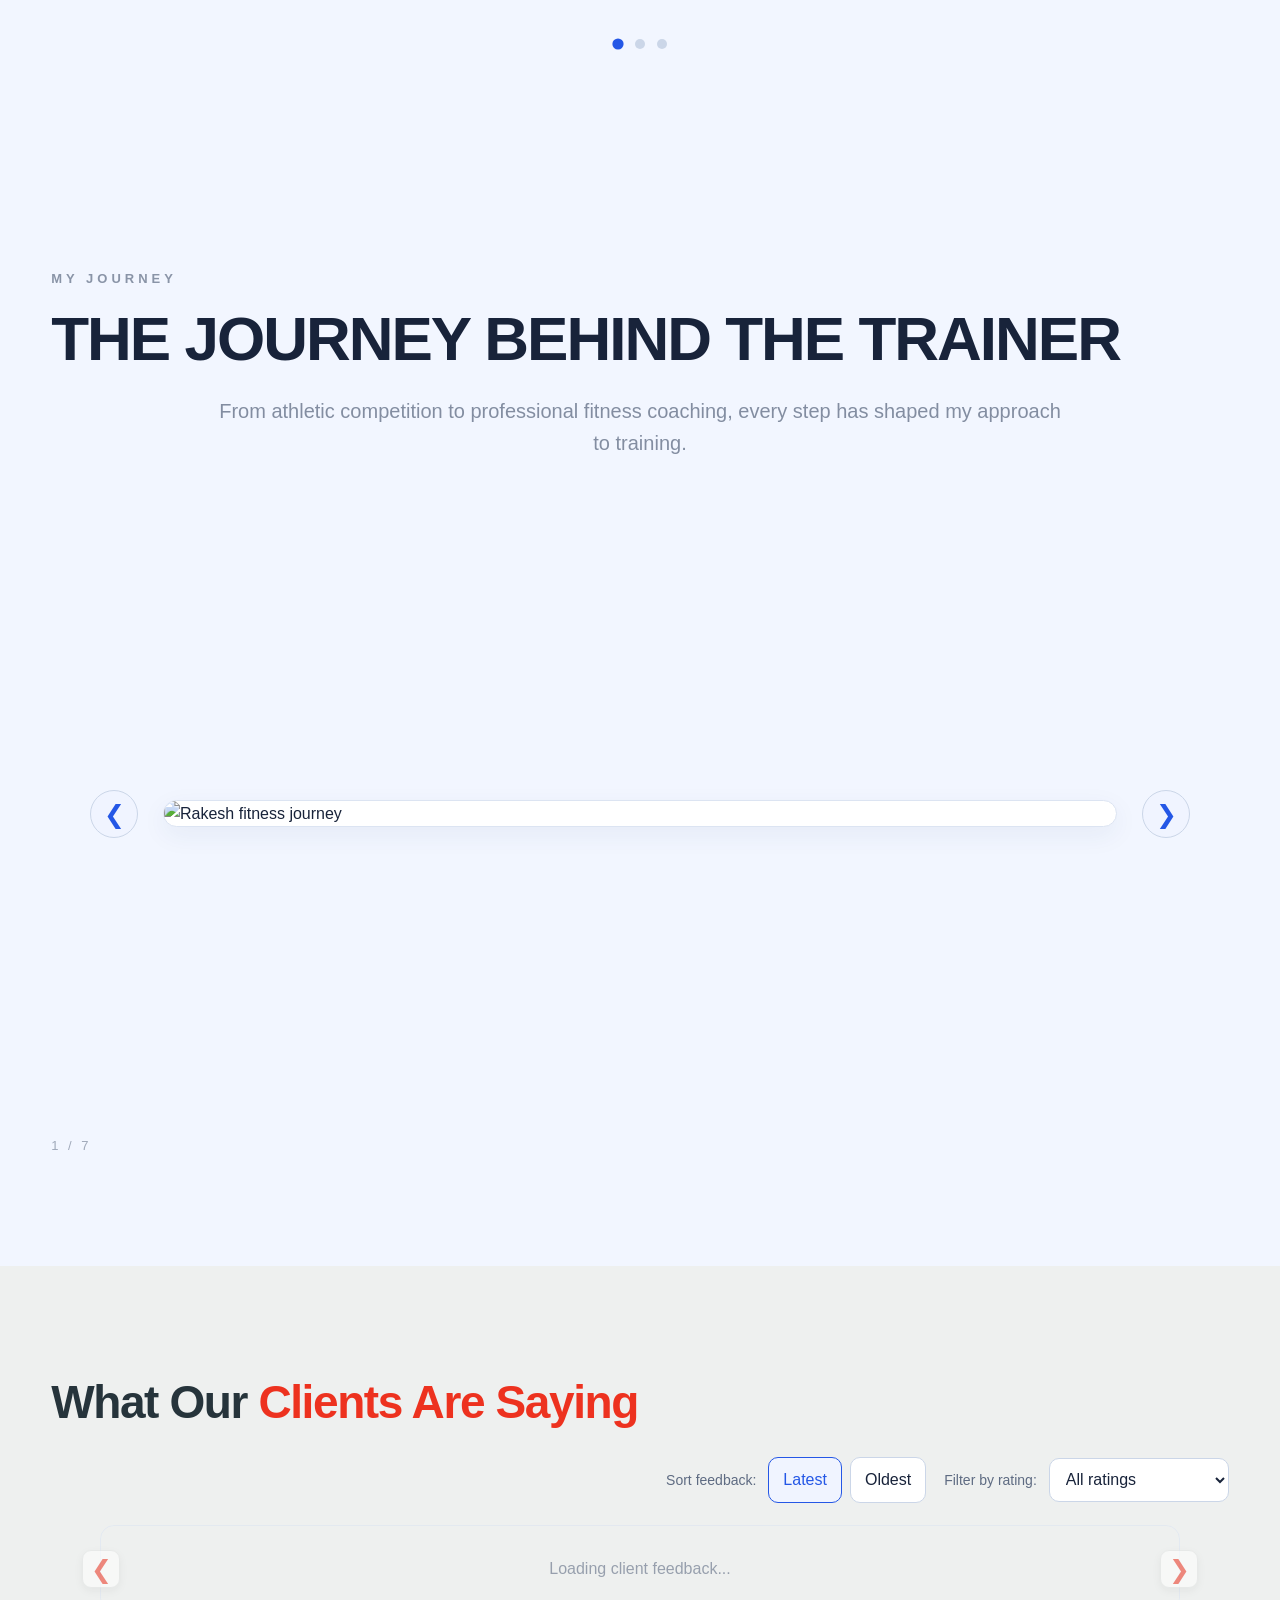
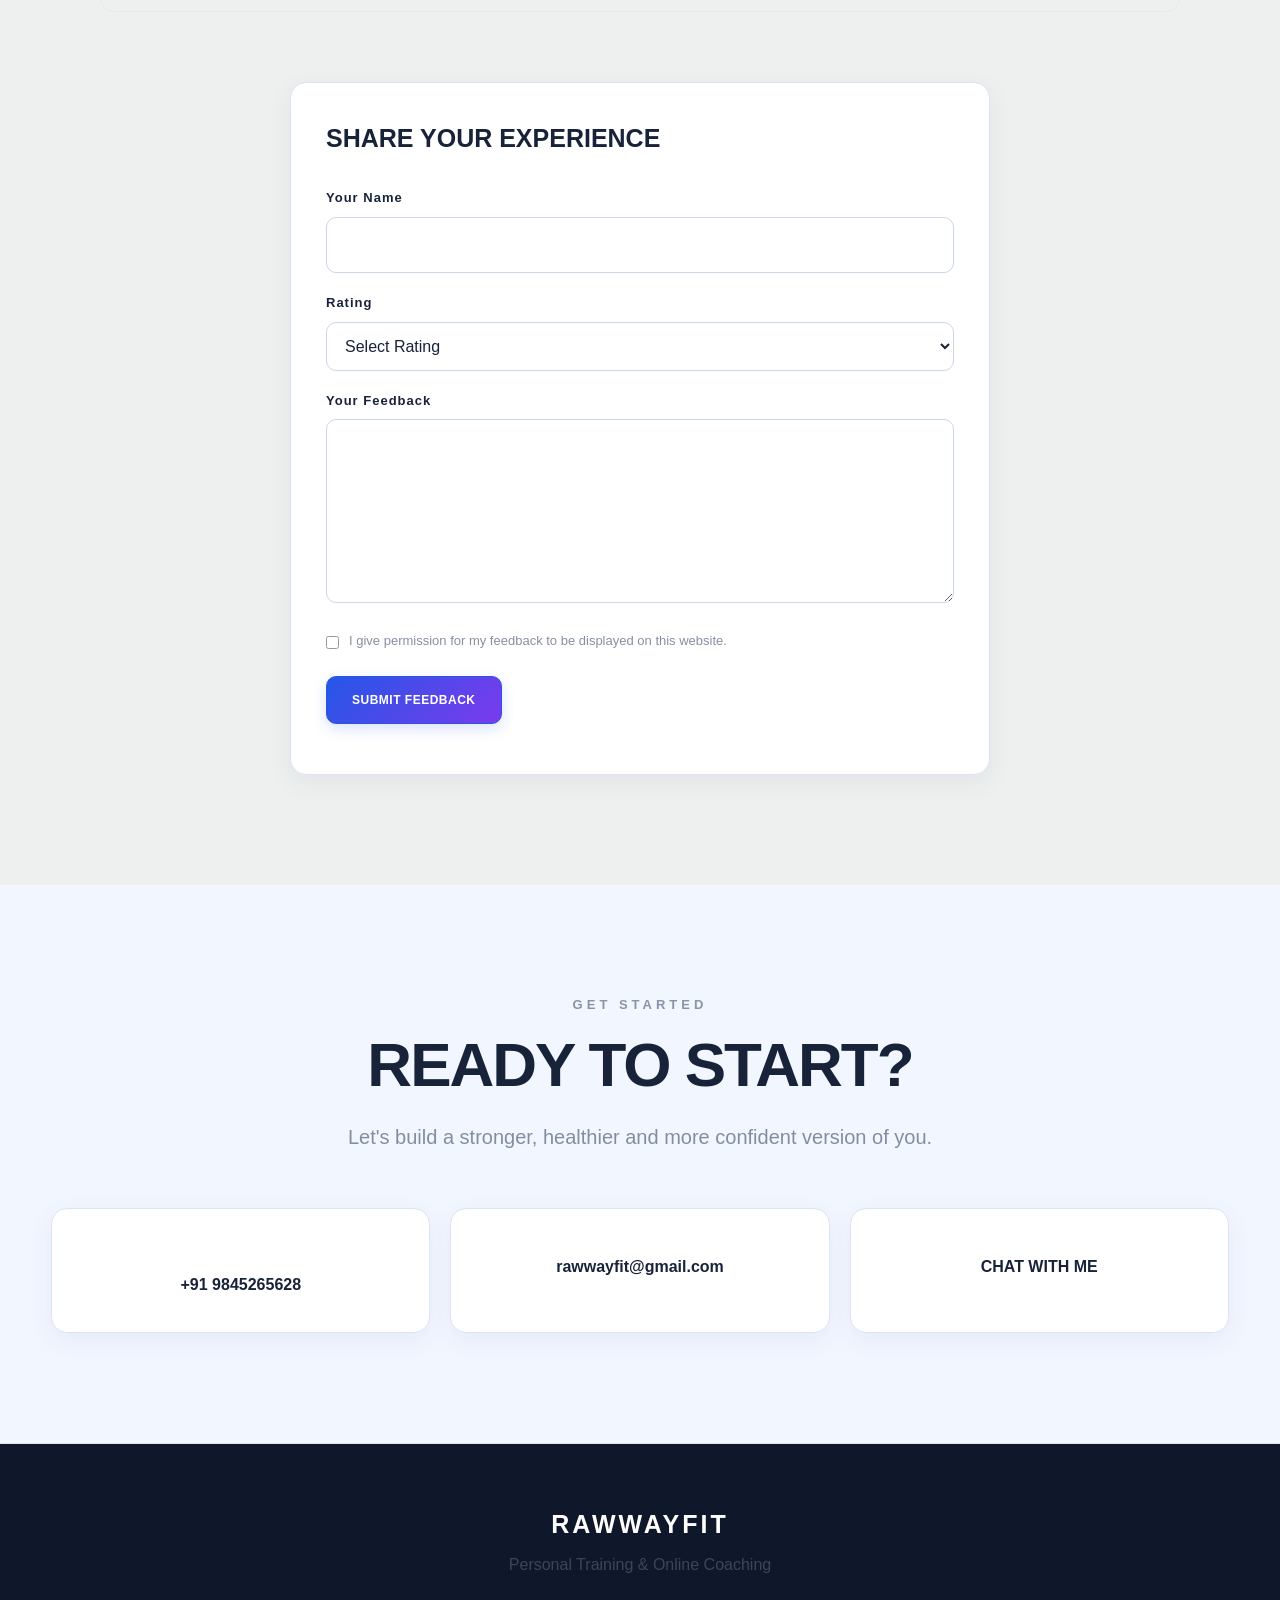
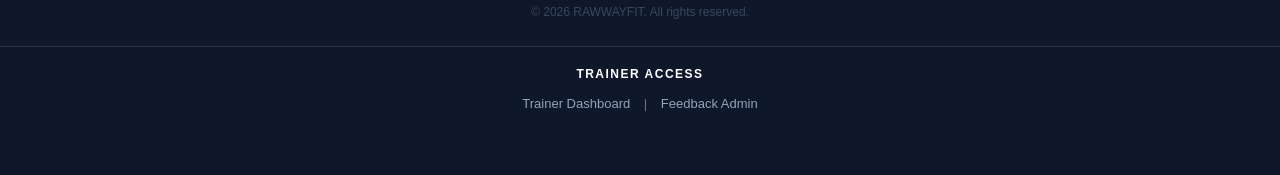
==== commit fc12cf07: "Update RAWWAYFIT footer styling and trainer access links" ====
--- a/index.html
+++ b/index.html
@@ -24,7 +24,7 @@
     href="style.css"
   >
   <link rel="stylesheet" href="rawwayfit-theme.css">
-  <link rel="icon" type="image/png" href="https://wwsiwomvwfqrjufgyfgp.supabase.co/storage/v1/object/public/images/favicon-img/favicon-02.png">
+  <link rel="icon" type="image/png" href="https://wwsiwomvwfqrjufgyfgp.supabase.co/storage/v1/object/public/images/favicon-img/favicon-03.png">
   <link rel="stylesheet" href="https://cdn-uicons.flaticon.com/3.0.0/uicons-brands/css/uicons-brands.css">
   <link rel="stylesheet" href="https://cdn-uicons.flaticon.com/3.0.0/uicons-regular-rounded/css/uicons-regular-rounded.css">
   <link rel="stylesheet" href="https://cdn-uicons.flaticon.com/4.0.0/uicons-solid-rounded/css/uicons-solid-rounded.css">
@@ -1167,6 +1167,15 @@
     </p>
 
   </div>
+  
+
+<div class="footer-admin-links">
+  <h4>Trainer Access</h4>
+  <a href="./trainer.html">Trainer Dashboard</a>
+  <span class="footer-separator">|</span>
+  <a href="./feedback-admin.html">Feedback Admin</a>
+</div>
+
 
 </footer>
 
--- a/rawwayfit-theme.css
+++ b/rawwayfit-theme.css
@@ -2181,3 +2181,98 @@
 .rw-home-theme #certifications .certificate-carousel > .carousel-button:hover:not(:disabled) {
   transform: translateY(calc(-50% - 2px));
 }
+
+/* =========================================
+   RAWWAYFIT PROFESSIONAL FOOTER
+========================================= */
+
+footer {
+  padding: 40px 28px;
+  text-align: center;
+  background: #0F172A;
+  color: #FFFFFF;
+  border-top: 1px solid #1E293B;
+}
+
+footer .logo {
+  color: #FFFFFF;
+  font-size: 24px;
+  font-weight: 900;
+  letter-spacing: 2px;
+}
+
+footer p {
+  color: #94A3B8;
+  opacity: 1;
+  margin-top: 8px;
+}
+
+footer a {
+  color: #94A3B8;
+  text-decoration: none;
+  transition: color 0.25s ease;
+}
+
+footer a:hover,
+footer a:focus-visible {
+  color: #FF3B30;
+}
+
+/* =========================================
+   TRAINER ACCESS LINKS
+========================================= */
+
+.footer-admin-links {
+  margin-top: 24px;
+  padding-top: 18px;
+  border-top: 1px solid rgba(255, 255, 255, 0.12);
+  text-align: center;
+  font-size: 13px;
+}
+
+.footer-admin-links h4 {
+  margin: 0 0 10px;
+  color: #FFFFFF;
+  font-size: 12px;
+  font-weight: 600;
+  letter-spacing: 1.5px;
+  text-transform: uppercase;
+}
+
+.footer-admin-links a {
+  display: inline-block;
+  color: #94A3B8;
+  text-decoration: none;
+  transition: color 0.25s ease;
+}
+
+.footer-admin-links a:hover,
+.footer-admin-links a:focus-visible {
+  color: #FF3B30;
+}
+
+.footer-admin-links a:focus-visible {
+  outline: 2px solid #FF3B30;
+  outline-offset: 4px;
+  border-radius: 3px;
+}
+
+.footer-separator {
+  margin: 0 10px;
+  color: #64748B;
+}
+
+@media (max-width: 480px) {
+  .footer-admin-links {
+    font-size: 12px;
+  }
+
+  .footer-admin-links h4 {
+    font-size: 11px;
+    letter-spacing: 1.2px;
+  }
+
+  .footer-separator {
+    margin: 0 6px;
+  }
+}
